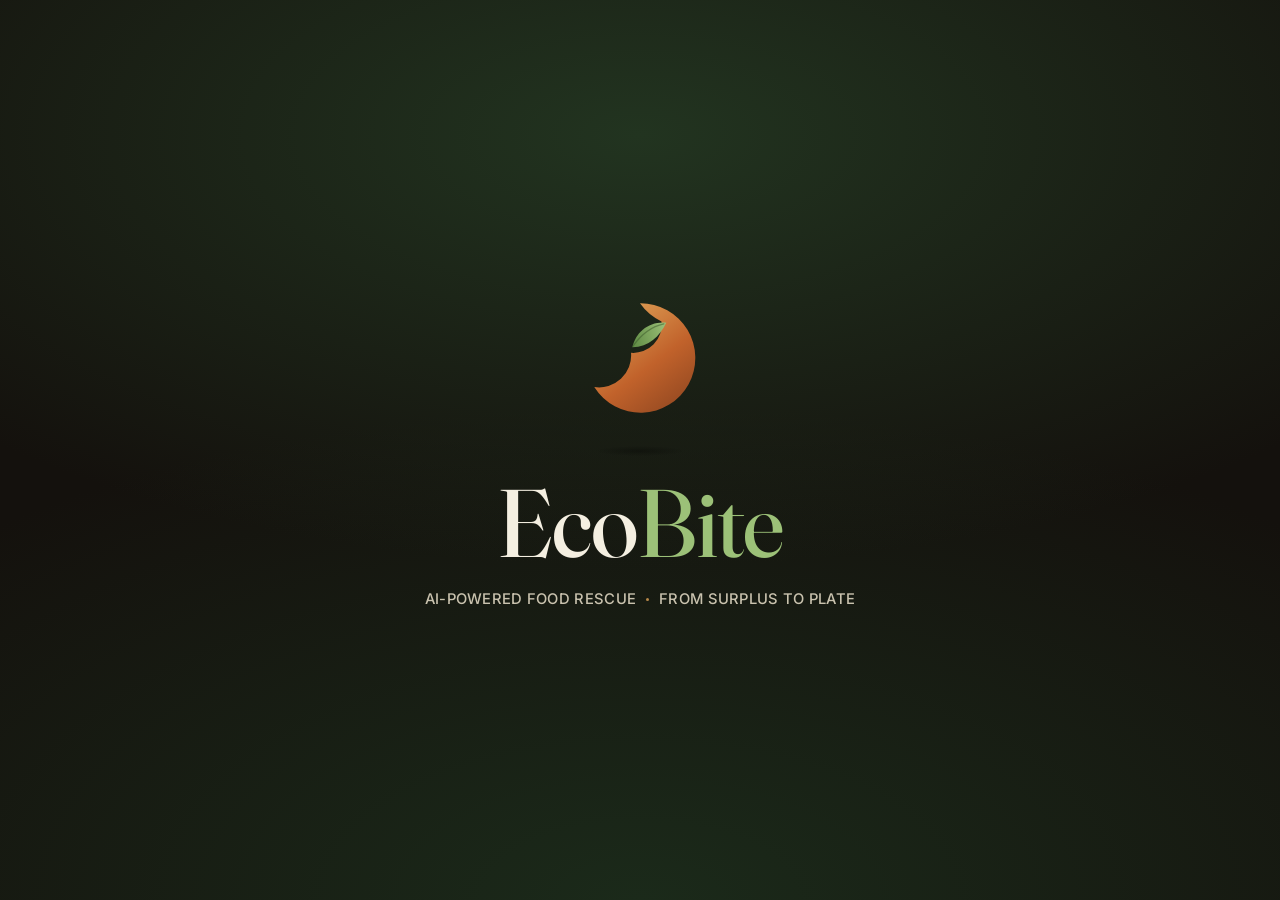
==== index.html @ 61a32a15 "Add files via upload" ====
<!DOCTYPE html>
<html lang="en">
<head>
<meta charset="UTF-8">
<meta name="viewport" content="width=device-width, initial-scale=1.0">
<title>EcoBite — AI-Powered Food Waste Reduction &amp; Redistribution</title>
<link rel="preconnect" href="https://fonts.googleapis.com">
<link rel="preconnect" href="https://fonts.gstatic.com" crossorigin>
<link href="https://fonts.googleapis.com/css2?family=Fraunces:opsz,wght,SOFT@9..144,300..700,0..100&family=Inter:wght@400;500;600&display=swap" rel="stylesheet">
<style>

  :root{
    --soil:        #14110D;
    --soil-2:      #1B2A1A;
    --moss:        #223420;
    --leaf:        #7FA65C;
    --leaf-bright: #9CC178;
    --amber:       #E0A458;
    --rust:        #C1622B;
    --cream:       #F4EFE1;
    --cream-dim:   #C9C2AE;
  }

  *{ margin:0; padding:0; box-sizing:border-box; }

  html, body{
    height:100%;
    background: var(--soil);
    overflow: hidden;
  }

  body{
    font-family: 'Inter', sans-serif;
    color: var(--cream);
  }

  .stage{
    position: relative;
    width: 100vw;
    height: 100vh;
    display: flex;
    flex-direction: column;
    align-items: center;
    justify-content: center;
    background:
      radial-gradient(ellipse 120% 80% at 50% 15%, var(--moss) 0%, transparent 60%),
      radial-gradient(ellipse 140% 100% at 50% 100%, var(--soil-2) 0%, transparent 55%),
      var(--soil);
    perspective: 1200px;
    overflow: hidden;
  }

  /* ---------- ambient motes: waste settling → drifting up as nutrients ---------- */
  .motes{
    position: absolute;
    inset: 0;
    pointer-events: none;
  }
  .mote{
    position: absolute;
    bottom: -5%;
    border-radius: 50%;
    opacity: 0;
    filter: blur(0.5px);
    animation: drift linear infinite;
  }
  @keyframes drift{
    0%   { transform: translateY(0) translateX(0); opacity: 0; }
    8%   { opacity: 0.55; }
    92%  { opacity: 0.35; }
    100% { transform: translateY(-115vh) translateX(var(--drift-x, 20px)); opacity: 0; }
  }

  /* ---------- the mark: falls from above with weight, settles with a bounce ---------- */
  .mark-wrap{
    width: clamp(84px, 11vw, 132px);
    height: clamp(84px, 11vw, 132px);
    margin-bottom: clamp(18px, 2.4vw, 28px);
    transform: translateY(-140vh) rotate(-14deg);
    animation: fall 1.15s cubic-bezier(.31,.98,.4,1.18) 0.15s forwards;
  }

  @keyframes fall{
    0%   { transform: translateY(-140vh) rotate(-14deg); }
    62%  { transform: translateY(6px)     rotate(4deg); }
    78%  { transform: translateY(-14px)   rotate(-2deg); }
    90%  { transform: translateY(4px)     rotate(1deg); }
    100% { transform: translateY(0)       rotate(0deg); }
  }

  .mark-wrap svg{ width:100%; height:100%; display:block; }

  /* soft contact shadow that squashes into place with the landing */
  .contact-shadow{
    width: clamp(60px, 8vw, 96px);
    height: 10px;
    border-radius: 50%;
    background: radial-gradient(ellipse, rgba(0,0,0,0.55) 0%, transparent 75%);
    transform: scaleX(0.3);
    opacity: 0;
    margin-top: -6px;
    margin-bottom: clamp(10px, 1.6vw, 18px);
    animation: shadow-land 1.15s cubic-bezier(.31,.98,.4,1.18) 0.15s forwards;
  }
  @keyframes shadow-land{
    0%   { transform: scaleX(0.15); opacity: 0; }
    62%  { transform: scaleX(1.1); opacity: 0.7; }
    78%  { transform: scaleX(0.75); opacity: 0.45; }
    100% { transform: scaleX(0.9); opacity: 0.55; }
  }

  /* ---------- wordmark: pulled forward from behind the dark ---------- */
  .wordmark{
    font-family: 'Fraunces', serif;
    font-optical-sizing: auto;
    font-weight: 460;
    font-size: clamp(2.6rem, 9vw, 6rem);
    letter-spacing: -0.01em;
    line-height: 1;
    color: var(--cream);
    opacity: 0;
    filter: blur(14px);
    transform: translateZ(-600px) scale(0.72);
    transform-style: preserve-3d;
    animation: emerge 1.05s cubic-bezier(.22,.82,.26,1.02) 1.05s forwards;
  }

  @keyframes emerge{
    0%   { opacity: 0;    filter: blur(14px); transform: translateZ(-600px) scale(0.72); }
    65%  { opacity: 1;    filter: blur(0px);  transform: translateZ(0)      scale(1.035); }
    100% { opacity: 1;    filter: blur(0px);  transform: translateZ(0)      scale(1); }
  }

  .wordmark .bite{
    color: var(--leaf-bright);
  }

  /* ---------- tagline: settles in last ---------- */
  .tagline{
    margin-top: clamp(14px, 2vw, 20px);
    font-size: clamp(0.82rem, 1.15vw, 1rem);
    font-weight: 500;
    letter-spacing: 0.02em;
    color: var(--cream-dim);
    opacity: 0;
    transform: translateY(10px);
    animation: settle 0.7s ease-out 1.95s forwards;
  }
  @keyframes settle{
    to{ opacity: 1; transform: translateY(0); }
  }

  .tagline .divider{
    display:inline-block;
    width: 3px; height: 3px;
    border-radius: 50%;
    background: var(--amber);
    margin: 0 10px;
    vertical-align: middle;
    opacity: 0.8;
  }

  @media (prefers-reduced-motion: reduce){
    .mark-wrap, .contact-shadow, .wordmark, .tagline, .mote{
      animation: none !important;
      opacity: 1 !important;
      filter: none !important;
      transform: none !important;
    }
    .contact-shadow{ transform: scaleX(0.9); }
  }
</style>
</head>
<body>

  <div class="stage" id="stage">

    <div class="motes" id="motes"></div>

    <div class="mark-wrap">
      <!-- EcoBite mark: a circle with a bite taken out, a leaf sprouting from the wound -->
      <svg viewBox="0 0 140 140" xmlns="http://www.w3.org/2000/svg">
        <defs>
          <linearGradient id="bodyGrad" x1="20%" y1="0%" x2="90%" y2="100%">
            <stop offset="0%" stop-color="#E0A458"/>
            <stop offset="55%" stop-color="#C1622B"/>
            <stop offset="100%" stop-color="#8F4620"/>
          </linearGradient>
          <linearGradient id="leafGrad" x1="0%" y1="100%" x2="100%" y2="0%">
            <stop offset="0%" stop-color="#5E8A43"/>
            <stop offset="100%" stop-color="#9CC178"/>
          </linearGradient>
        </defs>

        <!-- body: circle with an organic bite removed from upper-right -->
        <path d="
          M 70 12
          A 58 58 0 1 1 21.5 100.8
          A 34 34 0 0 0 60.5 64.5
          A 30 30 0 0 0 92.8 31.2
          A 58 58 0 0 1 70 12
          Z"
          fill="url(#bodyGrad)"/>

        <!-- leaf sprouting from the bite -->
        <g transform="translate(70,34) rotate(18)">
          <path d="M 0 26 C -2 10, 8 -6, 26 -10 C 24 6, 16 20, 0 26 Z" fill="url(#leafGrad)"/>
          <path d="M 0 25 C 4 12, 10 0, 24 -8" stroke="#3F5E2C" stroke-width="1.4" fill="none" stroke-linecap="round" opacity="0.55"/>
        </g>
      </svg>
    </div>

    <div class="contact-shadow"></div>

    <h1 class="wordmark">Eco<span class="bite">Bite</span></h1>

    <p class="tagline">AI-POWERED FOOD RESCUE<span class="divider"></span>FROM SURPLUS TO PLATE</p>

  </div>

<script>
  // Ambient motes — soil-toned particles drifting upward (decay → nourishment)
  (function(){
    const container = document.getElementById('motes');
    const count = window.matchMedia('(prefers-reduced-motion: reduce)').matches ? 0 : 22;
    const colors = ['#E0A458', '#7FA65C', '#C1622B'];

    for (let i = 0; i < count; i++){
      const el = document.createElement('div');
      el.className = 'mote';
      const size = 2 + Math.random() * 4;
      const left = Math.random() * 100;
      const duration = 9 + Math.random() * 10;
      const delay = Math.random() * 12;
      const driftX = (Math.random() * 60 - 30) + 'px';
      const color = colors[Math.floor(Math.random() * colors.length)];

      el.style.width = size + 'px';
      el.style.height = size + 'px';
      el.style.left = left + '%';
      el.style.background = color;
      el.style.setProperty('--drift-x', driftX);
      el.style.animationDuration = duration + 's';
      el.style.animationDelay = delay + 's';

      container.appendChild(el);
    }
  })();
</script>

</body>
</html>
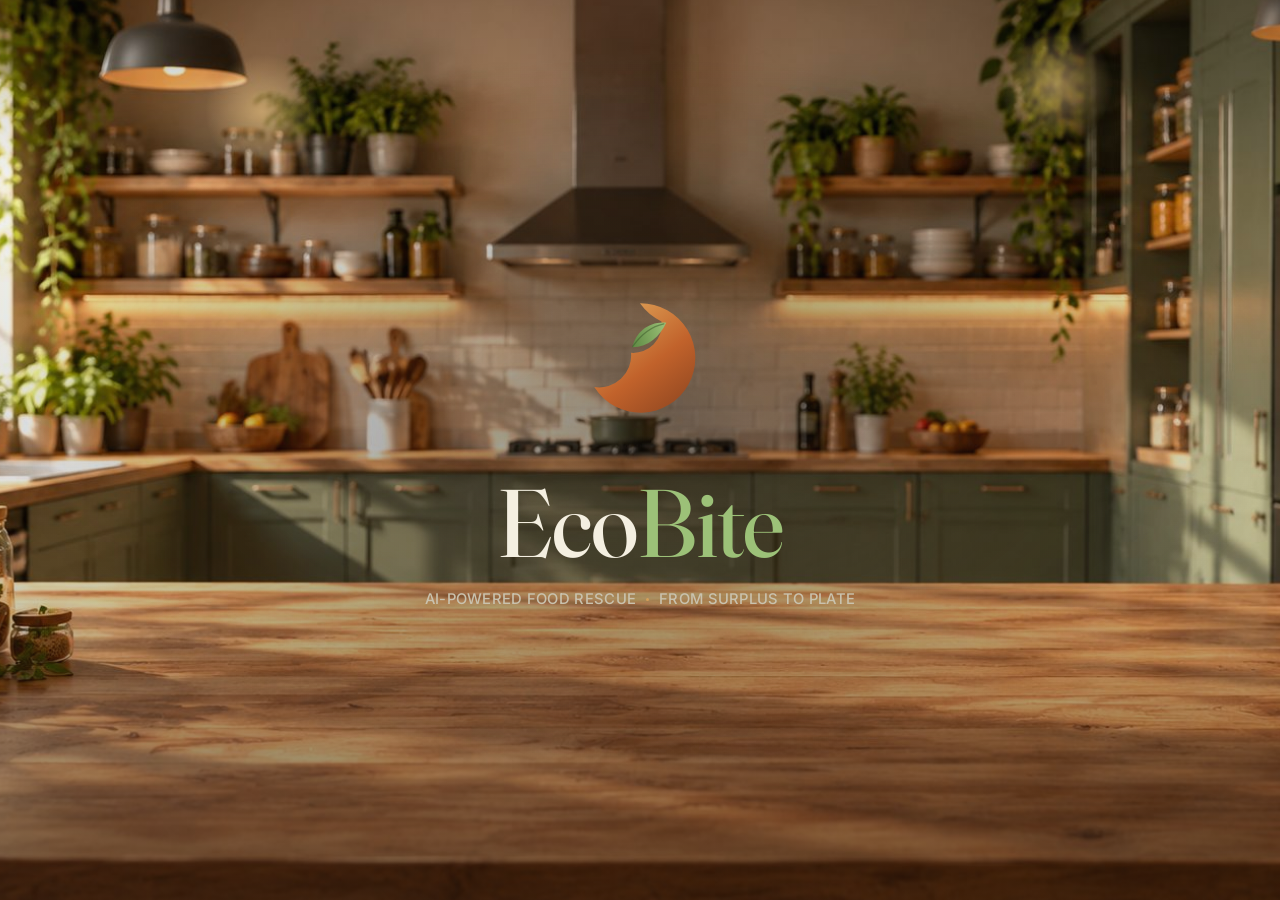
==== commit 2f9d7efa: "Add files via upload" ====
--- a/index.html
+++ b/index.html
@@ -42,12 +42,62 @@
     flex-direction: column;
     align-items: center;
     justify-content: center;
-    background:
-      radial-gradient(ellipse 120% 80% at 50% 15%, var(--moss) 0%, transparent 60%),
-      radial-gradient(ellipse 140% 100% at 50% 100%, var(--soil-2) 0%, transparent 55%),
-      var(--soil);
+    background: var(--soil);
     perspective: 1200px;
     overflow: hidden;
+  }
+
+  .stage > *{
+    position: relative;
+    z-index: 1;
+  }
+
+  /* the kitchen photo itself — full-bleed backdrop with a slow ambient
+     zoom so it doesn't sit dead-still behind the drop */
+  .backdrop{
+    position: absolute;
+    inset: -3%;
+    background-image: url('kitchen-bg.jpg');
+    background-size: cover;
+    background-position: center 62%;
+    z-index: 0;
+    animation: backdrop-breathe 22s ease-in-out infinite alternate;
+  }
+  @keyframes backdrop-breathe{
+    0%   { transform: scale(1); }
+    100% { transform: scale(1.055); }
+  }
+
+  /* light contrast scrim — just enough for the wordmark/tagline to read,
+     kept minimal so the photo stays the visible background */
+  .backdrop::after{
+    content: "";
+    position: absolute;
+    inset: 0;
+    background:
+      radial-gradient(ellipse 70% 55% at 50% 46%, rgba(20,17,13,0.4) 0%, transparent 68%),
+      linear-gradient(180deg, rgba(20,17,13,0.25) 0%, rgba(20,17,13,0.05) 22%, rgba(20,17,13,0.15) 60%, rgba(20,17,13,0.6) 100%);
+  }
+
+  /* the two pendant bulbs in the photo — soft pulsing glow to bring
+     the scene to life */
+  .bulb-glow{
+    position: absolute;
+    top: 6%;
+    width: 9vw;
+    height: 9vw;
+    max-width: 130px;
+    max-height: 130px;
+    border-radius: 50%;
+    background: radial-gradient(circle, rgba(255,214,140,0.55) 0%, rgba(255,214,140,0) 70%);
+    z-index: 0;
+    animation: bulb-pulse 4.5s ease-in-out infinite;
+  }
+  .bulb-glow.left{ left: 16%; animation-delay: 0s; }
+  .bulb-glow.right{ left: 78%; animation-delay: 1.4s; top: 3%; }
+  @keyframes bulb-pulse{
+    0%, 100% { opacity: 0.55; transform: scale(1); }
+    50%      { opacity: 0.85; transform: scale(1.18); }
   }
 
   /* ---------- ambient motes: waste settling → drifting up as nutrients ---------- */
@@ -175,6 +225,10 @@
 
   <div class="stage" id="stage">
 
+    <div class="backdrop"></div>
+    <div class="bulb-glow left"></div>
+    <div class="bulb-glow right"></div>
+
     <div class="motes" id="motes"></div>
 
     <div class="mark-wrap">
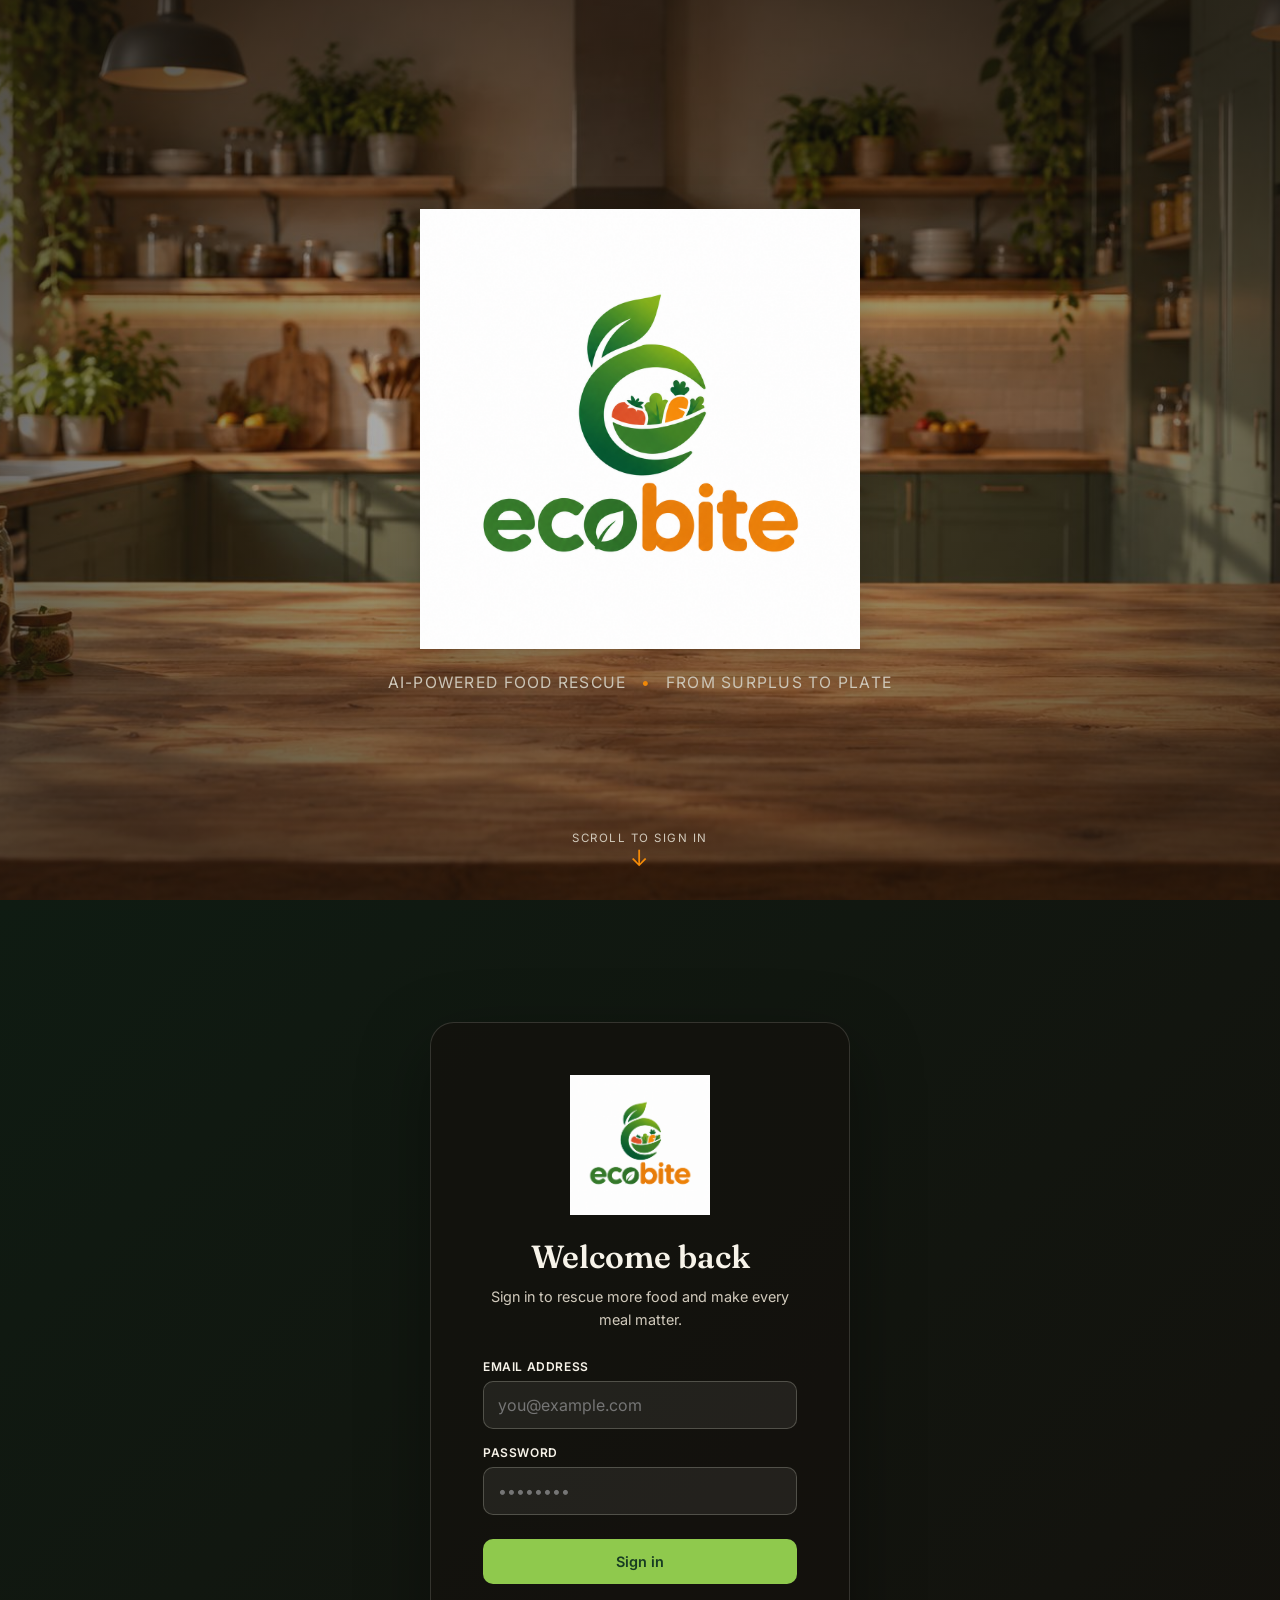
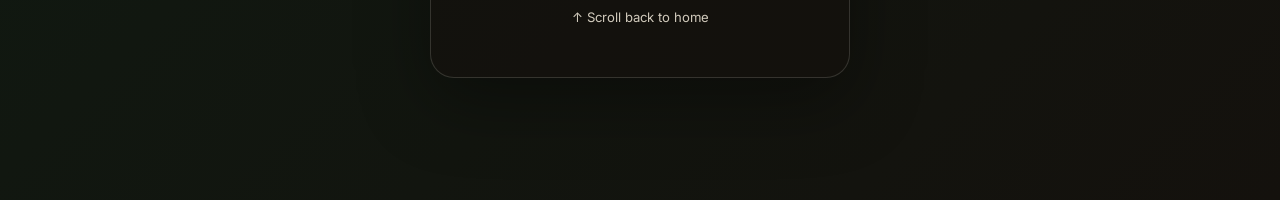
==== commit 7db42e88: "Add files via upload" ====
--- a/index.html
+++ b/index.html
@@ -1,306 +1,64 @@
 <!DOCTYPE html>
 <html lang="en">
 <head>
-<meta charset="UTF-8">
-<meta name="viewport" content="width=device-width, initial-scale=1.0">
-<title>EcoBite — AI-Powered Food Waste Reduction &amp; Redistribution</title>
-<link rel="preconnect" href="https://fonts.googleapis.com">
-<link rel="preconnect" href="https://fonts.gstatic.com" crossorigin>
-<link href="https://fonts.googleapis.com/css2?family=Fraunces:opsz,wght,SOFT@9..144,300..700,0..100&family=Inter:wght@400;500;600&display=swap" rel="stylesheet">
-<style>
-
-  :root{
-    --soil:        #14110D;
-    --soil-2:      #1B2A1A;
-    --moss:        #223420;
-    --leaf:        #7FA65C;
-    --leaf-bright: #9CC178;
-    --amber:       #E0A458;
-    --rust:        #C1622B;
-    --cream:       #F4EFE1;
-    --cream-dim:   #C9C2AE;
-  }
-
-  *{ margin:0; padding:0; box-sizing:border-box; }
-
-  html, body{
-    height:100%;
-    background: var(--soil);
-    overflow: hidden;
-  }
-
-  body{
-    font-family: 'Inter', sans-serif;
-    color: var(--cream);
-  }
-
-  .stage{
-    position: relative;
-    width: 100vw;
-    height: 100vh;
-    display: flex;
-    flex-direction: column;
-    align-items: center;
-    justify-content: center;
-    background: var(--soil);
-    perspective: 1200px;
-    overflow: hidden;
-  }
-
-  .stage > *{
-    position: relative;
-    z-index: 1;
-  }
-
-  /* the kitchen photo itself — full-bleed backdrop with a slow ambient
-     zoom so it doesn't sit dead-still behind the drop */
-  .backdrop{
-    position: absolute;
-    inset: -3%;
-    background-image: url('kitchen-bg.jpg');
-    background-size: cover;
-    background-position: center 62%;
-    z-index: 0;
-    animation: backdrop-breathe 22s ease-in-out infinite alternate;
-  }
-  @keyframes backdrop-breathe{
-    0%   { transform: scale(1); }
-    100% { transform: scale(1.055); }
-  }
-
-  /* light contrast scrim — just enough for the wordmark/tagline to read,
-     kept minimal so the photo stays the visible background */
-  .backdrop::after{
-    content: "";
-    position: absolute;
-    inset: 0;
-    background:
-      radial-gradient(ellipse 70% 55% at 50% 46%, rgba(20,17,13,0.4) 0%, transparent 68%),
-      linear-gradient(180deg, rgba(20,17,13,0.25) 0%, rgba(20,17,13,0.05) 22%, rgba(20,17,13,0.15) 60%, rgba(20,17,13,0.6) 100%);
-  }
-
-  /* the two pendant bulbs in the photo — soft pulsing glow to bring
-     the scene to life */
-  .bulb-glow{
-    position: absolute;
-    top: 6%;
-    width: 9vw;
-    height: 9vw;
-    max-width: 130px;
-    max-height: 130px;
-    border-radius: 50%;
-    background: radial-gradient(circle, rgba(255,214,140,0.55) 0%, rgba(255,214,140,0) 70%);
-    z-index: 0;
-    animation: bulb-pulse 4.5s ease-in-out infinite;
-  }
-  .bulb-glow.left{ left: 16%; animation-delay: 0s; }
-  .bulb-glow.right{ left: 78%; animation-delay: 1.4s; top: 3%; }
-  @keyframes bulb-pulse{
-    0%, 100% { opacity: 0.55; transform: scale(1); }
-    50%      { opacity: 0.85; transform: scale(1.18); }
-  }
-
-  /* ---------- ambient motes: waste settling → drifting up as nutrients ---------- */
-  .motes{
-    position: absolute;
-    inset: 0;
-    pointer-events: none;
-  }
-  .mote{
-    position: absolute;
-    bottom: -5%;
-    border-radius: 50%;
-    opacity: 0;
-    filter: blur(0.5px);
-    animation: drift linear infinite;
-  }
-  @keyframes drift{
-    0%   { transform: translateY(0) translateX(0); opacity: 0; }
-    8%   { opacity: 0.55; }
-    92%  { opacity: 0.35; }
-    100% { transform: translateY(-115vh) translateX(var(--drift-x, 20px)); opacity: 0; }
-  }
-
-  /* ---------- the mark: falls from above with weight, settles with a bounce ---------- */
-  .mark-wrap{
-    width: clamp(84px, 11vw, 132px);
-    height: clamp(84px, 11vw, 132px);
-    margin-bottom: clamp(18px, 2.4vw, 28px);
-    transform: translateY(-140vh) rotate(-14deg);
-    animation: fall 1.15s cubic-bezier(.31,.98,.4,1.18) 0.15s forwards;
-  }
-
-  @keyframes fall{
-    0%   { transform: translateY(-140vh) rotate(-14deg); }
-    62%  { transform: translateY(6px)     rotate(4deg); }
-    78%  { transform: translateY(-14px)   rotate(-2deg); }
-    90%  { transform: translateY(4px)     rotate(1deg); }
-    100% { transform: translateY(0)       rotate(0deg); }
-  }
-
-  .mark-wrap svg{ width:100%; height:100%; display:block; }
-
-  /* soft contact shadow that squashes into place with the landing */
-  .contact-shadow{
-    width: clamp(60px, 8vw, 96px);
-    height: 10px;
-    border-radius: 50%;
-    background: radial-gradient(ellipse, rgba(0,0,0,0.55) 0%, transparent 75%);
-    transform: scaleX(0.3);
-    opacity: 0;
-    margin-top: -6px;
-    margin-bottom: clamp(10px, 1.6vw, 18px);
-    animation: shadow-land 1.15s cubic-bezier(.31,.98,.4,1.18) 0.15s forwards;
-  }
-  @keyframes shadow-land{
-    0%   { transform: scaleX(0.15); opacity: 0; }
-    62%  { transform: scaleX(1.1); opacity: 0.7; }
-    78%  { transform: scaleX(0.75); opacity: 0.45; }
-    100% { transform: scaleX(0.9); opacity: 0.55; }
-  }
-
-  /* ---------- wordmark: pulled forward from behind the dark ---------- */
-  .wordmark{
-    font-family: 'Fraunces', serif;
-    font-optical-sizing: auto;
-    font-weight: 460;
-    font-size: clamp(2.6rem, 9vw, 6rem);
-    letter-spacing: -0.01em;
-    line-height: 1;
-    color: var(--cream);
-    opacity: 0;
-    filter: blur(14px);
-    transform: translateZ(-600px) scale(0.72);
-    transform-style: preserve-3d;
-    animation: emerge 1.05s cubic-bezier(.22,.82,.26,1.02) 1.05s forwards;
-  }
-
-  @keyframes emerge{
-    0%   { opacity: 0;    filter: blur(14px); transform: translateZ(-600px) scale(0.72); }
-    65%  { opacity: 1;    filter: blur(0px);  transform: translateZ(0)      scale(1.035); }
-    100% { opacity: 1;    filter: blur(0px);  transform: translateZ(0)      scale(1); }
-  }
-
-  .wordmark .bite{
-    color: var(--leaf-bright);
-  }
-
-  /* ---------- tagline: settles in last ---------- */
-  .tagline{
-    margin-top: clamp(14px, 2vw, 20px);
-    font-size: clamp(0.82rem, 1.15vw, 1rem);
-    font-weight: 500;
-    letter-spacing: 0.02em;
-    color: var(--cream-dim);
-    opacity: 0;
-    transform: translateY(10px);
-    animation: settle 0.7s ease-out 1.95s forwards;
-  }
-  @keyframes settle{
-    to{ opacity: 1; transform: translateY(0); }
-  }
-
-  .tagline .divider{
-    display:inline-block;
-    width: 3px; height: 3px;
-    border-radius: 50%;
-    background: var(--amber);
-    margin: 0 10px;
-    vertical-align: middle;
-    opacity: 0.8;
-  }
-
-  @media (prefers-reduced-motion: reduce){
-    .mark-wrap, .contact-shadow, .wordmark, .tagline, .mote{
-      animation: none !important;
-      opacity: 1 !important;
-      filter: none !important;
-      transform: none !important;
-    }
-    .contact-shadow{ transform: scaleX(0.9); }
-  }
-</style>
+  <meta charset="UTF-8">
+  <meta name="viewport" content="width=device-width, initial-scale=1.0">
+  <title>Ecobite — Food Rescue</title>
+  <link rel="preconnect" href="https://fonts.googleapis.com">
+  <link rel="preconnect" href="https://fonts.gstatic.com" crossorigin>
+  <link href="https://fonts.googleapis.com/css2?family=Fraunces:opsz,wght@9..144,400;9..144,600&family=Inter:wght@400;500;600&display=swap" rel="stylesheet">
+  <style>
+    :root { --soil:#14110d; --moss:#173c22; --leaf:#8fc94d; --orange:#f58b08; --cream:#f7f3e9; --muted:#d1cabc; }
+    * { box-sizing:border-box; margin:0; }
+    html { scroll-snap-type:y mandatory; scroll-behavior:smooth; }
+    body { background:var(--soil); color:var(--cream); font-family:Inter, sans-serif; }
+    .panel { min-height:100vh; scroll-snap-align:start; scroll-snap-stop:always; }
+    .home { position:relative; display:grid; place-items:center; overflow:hidden; padding:40px 20px; text-align:center; isolation:isolate; }
+    .backdrop { position:absolute; z-index:-2; inset:-3%; background:url('kitchen-bg.jpg') center 62% / cover; animation:breathe 20s ease-in-out infinite alternate; }
+    .home::after { content:""; position:absolute; inset:0; z-index:-1; background:radial-gradient(ellipse 65% 55% at 50% 48%, rgba(20,17,13,.20), rgba(20,17,13,.72)); }
+    .brand { width:clamp(230px, 36vw, 440px); filter:drop-shadow(0 10px 20px rgba(0,0,0,.22)); animation:land 1s cubic-bezier(.25,.9,.35,1.1) both; }
+    .tagline { margin-top:20px; color:var(--muted); font-size:clamp(.75rem, 1.4vw, .98rem); letter-spacing:.08em; }
+    .tagline span { color:var(--orange); padding:0 .6em; }
+    .scroll-cue { position:absolute; bottom:28px; font-size:.72rem; color:var(--muted); letter-spacing:.13em; text-transform:uppercase; animation:fade .7s .8s both; text-decoration:none; }
+    .scroll-cue::after { content:'↓'; display:block; color:var(--orange); font-size:1.4rem; line-height:1.2; animation:bob 1.5s ease-in-out infinite; }
+    .signin { display:grid; place-items:center; padding:32px 20px; background:linear-gradient(135deg, #0f1b12, var(--soil)); }
+    .card { width:min(100%, 420px); padding:clamp(30px, 6vw, 52px); border:1px solid rgba(247,243,233,.15); border-radius:24px; background:rgba(20,17,13,.72); box-shadow:0 24px 70px rgba(0,0,0,.35); }
+    .card img { display:block; width:140px; margin:0 auto 22px; }
+    h1 { font:600 2rem Fraunces, serif; text-align:center; }
+    .intro { margin:10px 0 28px; color:var(--muted); font-size:.9rem; line-height:1.55; text-align:center; }
+    label { display:block; margin:16px 0 7px; font-size:.75rem; font-weight:600; letter-spacing:.05em; }
+    input { width:100%; padding:13px 14px; border:1px solid rgba(247,243,233,.22); border-radius:10px; background:rgba(247,243,233,.07); color:var(--cream); font:inherit; outline:none; }
+    input:focus { border-color:var(--leaf); }
+    button { width:100%; margin-top:24px; padding:14px; border:0; border-radius:10px; color:#173c22; background:var(--leaf); cursor:pointer; font:600 .9rem Inter, sans-serif; }
+    .back { display:block; margin-top:25px; color:var(--muted); font-size:.82rem; text-align:center; text-decoration:none; }
+    @keyframes breathe { to { transform:scale(1.05); } }
+    @keyframes land { from { opacity:0; transform:translateY(-35px) scale(.9); } to { opacity:1; transform:none; } }
+    @keyframes fade { from { opacity:0; transform:translateY(10px); } to { opacity:1; } }
+    @keyframes bob { 50% { transform:translateY(6px); } }
+    @media (prefers-reduced-motion:reduce) { *,*::after { animation:none!important; scroll-behavior:auto!important; } }
+  </style>
 </head>
 <body>
-
-  <div class="stage" id="stage">
-
+  <section class="panel home" id="home">
     <div class="backdrop"></div>
-    <div class="bulb-glow left"></div>
-    <div class="bulb-glow right"></div>
-
-    <div class="motes" id="motes"></div>
-
-    <div class="mark-wrap">
-      <!-- EcoBite mark: a circle with a bite taken out, a leaf sprouting from the wound -->
-      <svg viewBox="0 0 140 140" xmlns="http://www.w3.org/2000/svg">
-        <defs>
-          <linearGradient id="bodyGrad" x1="20%" y1="0%" x2="90%" y2="100%">
-            <stop offset="0%" stop-color="#E0A458"/>
-            <stop offset="55%" stop-color="#C1622B"/>
-            <stop offset="100%" stop-color="#8F4620"/>
-          </linearGradient>
-          <linearGradient id="leafGrad" x1="0%" y1="100%" x2="100%" y2="0%">
-            <stop offset="0%" stop-color="#5E8A43"/>
-            <stop offset="100%" stop-color="#9CC178"/>
-          </linearGradient>
-        </defs>
-
-        <!-- body: circle with an organic bite removed from upper-right -->
-        <path d="
-          M 70 12
-          A 58 58 0 1 1 21.5 100.8
-          A 34 34 0 0 0 60.5 64.5
-          A 30 30 0 0 0 92.8 31.2
-          A 58 58 0 0 1 70 12
-          Z"
-          fill="url(#bodyGrad)"/>
-
-        <!-- leaf sprouting from the bite -->
-        <g transform="translate(70,34) rotate(18)">
-          <path d="M 0 26 C -2 10, 8 -6, 26 -10 C 24 6, 16 20, 0 26 Z" fill="url(#leafGrad)"/>
-          <path d="M 0 25 C 4 12, 10 0, 24 -8" stroke="#3F5E2C" stroke-width="1.4" fill="none" stroke-linecap="round" opacity="0.55"/>
-        </g>
-      </svg>
+    <div>
+      <img class="brand" src="ecobite-logo.png" alt="Ecobite">
+      <p class="tagline">AI-POWERED FOOD RESCUE <span>•</span> FROM SURPLUS TO PLATE</p>
     </div>
-
-    <div class="contact-shadow"></div>
-
-    <h1 class="wordmark">Eco<span class="bite">Bite</span></h1>
-
-    <p class="tagline">AI-POWERED FOOD RESCUE<span class="divider"></span>FROM SURPLUS TO PLATE</p>
-
-  </div>
-
-<script>
-  // Ambient motes — soil-toned particles drifting upward (decay → nourishment)
-  (function(){
-    const container = document.getElementById('motes');
-    const count = window.matchMedia('(prefers-reduced-motion: reduce)').matches ? 0 : 22;
-    const colors = ['#E0A458', '#7FA65C', '#C1622B'];
-
-    for (let i = 0; i < count; i++){
-      const el = document.createElement('div');
-      el.className = 'mote';
-      const size = 2 + Math.random() * 4;
-      const left = Math.random() * 100;
-      const duration = 9 + Math.random() * 10;
-      const delay = Math.random() * 12;
-      const driftX = (Math.random() * 60 - 30) + 'px';
-      const color = colors[Math.floor(Math.random() * colors.length)];
-
-      el.style.width = size + 'px';
-      el.style.height = size + 'px';
-      el.style.left = left + '%';
-      el.style.background = color;
-      el.style.setProperty('--drift-x', driftX);
-      el.style.animationDuration = duration + 's';
-      el.style.animationDelay = delay + 's';
-
-      container.appendChild(el);
-    }
-  })();
-</script>
-
+    <a class="scroll-cue" href="#sign-in">Scroll to sign in</a>
+  </section>
+  <section class="panel signin" id="sign-in">
+    <form class="card">
+      <img src="ecobite-logo.png" alt="Ecobite">
+      <h1>Welcome back</h1>
+      <p class="intro">Sign in to rescue more food and make every meal matter.</p>
+      <label for="email">EMAIL ADDRESS</label>
+      <input id="email" type="email" placeholder="you@example.com" required>
+      <label for="password">PASSWORD</label>
+      <input id="password" type="password" placeholder="••••••••" required>
+      <button type="submit">Sign in</button>
+      <a class="back" href="#home">↑ Scroll back to home</a>
+    </form>
+  </section>
 </body>
 </html>
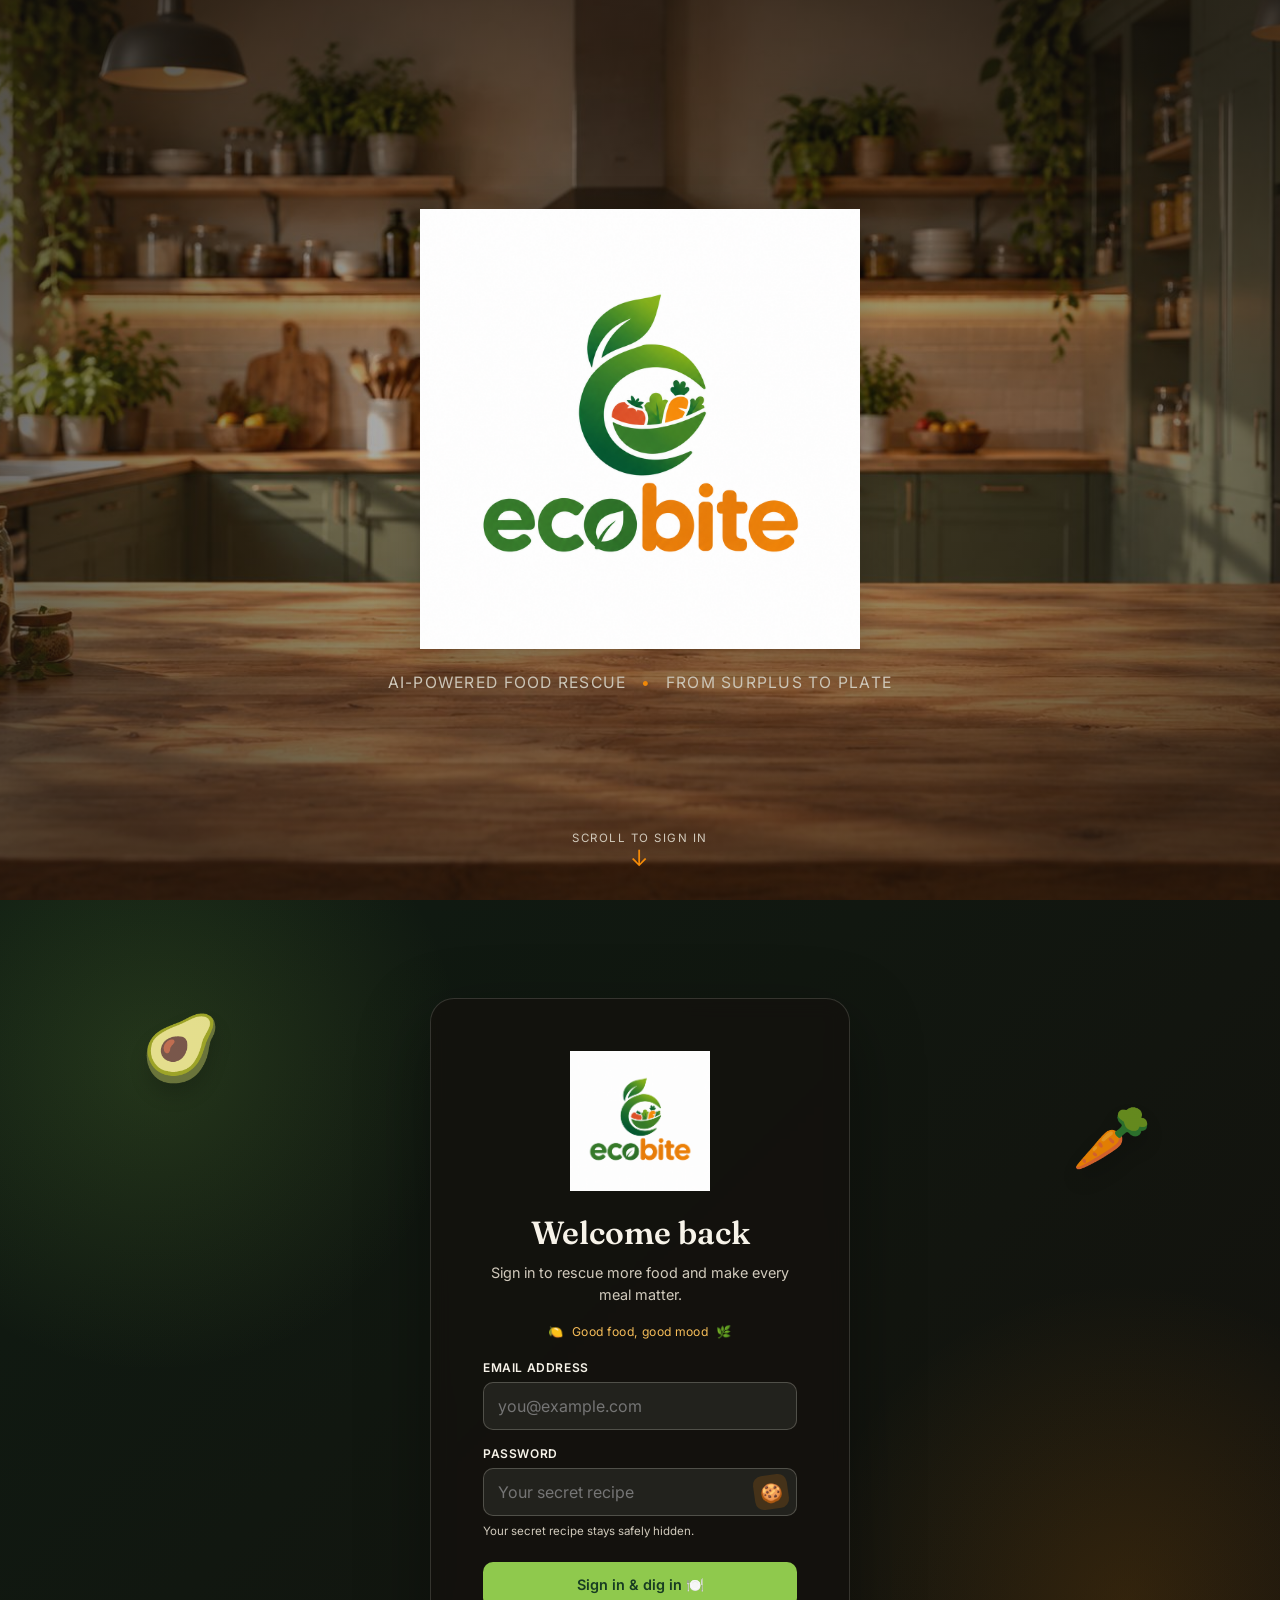
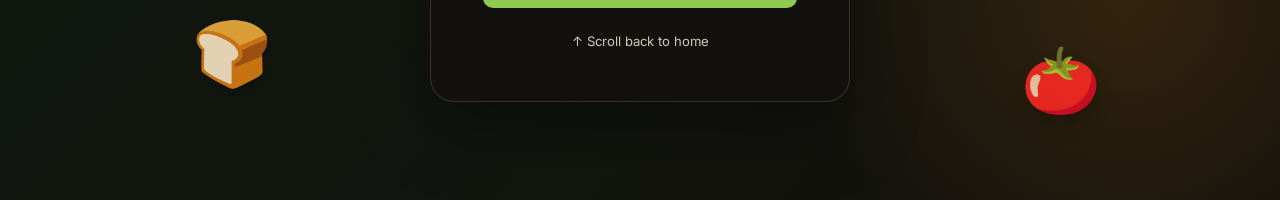
==== commit 8a4cb448: "Update index.html" ====
--- a/index.html
+++ b/index.html
@@ -21,20 +21,33 @@
     .tagline span { color:var(--orange); padding:0 .6em; }
     .scroll-cue { position:absolute; bottom:28px; font-size:.72rem; color:var(--muted); letter-spacing:.13em; text-transform:uppercase; animation:fade .7s .8s both; text-decoration:none; }
     .scroll-cue::after { content:'↓'; display:block; color:var(--orange); font-size:1.4rem; line-height:1.2; animation:bob 1.5s ease-in-out infinite; }
-    .signin { display:grid; place-items:center; padding:32px 20px; background:linear-gradient(135deg, #0f1b12, var(--soil)); }
-    .card { width:min(100%, 420px); padding:clamp(30px, 6vw, 52px); border:1px solid rgba(247,243,233,.15); border-radius:24px; background:rgba(20,17,13,.72); box-shadow:0 24px 70px rgba(0,0,0,.35); }
+    .signin { position:relative; display:grid; place-items:center; overflow:hidden; padding:32px 20px; background:radial-gradient(circle at 12% 18%, rgba(143,201,77,.16), transparent 23%), radial-gradient(circle at 88% 78%, rgba(245,139,8,.14), transparent 24%), linear-gradient(135deg, #0f1b12, var(--soil)); }
+    .food-float { position:absolute; z-index:0; font-size:clamp(2rem, 5vw, 4.2rem); filter:drop-shadow(0 12px 10px rgba(0,0,0,.2)); opacity:.88; pointer-events:none; animation:float 5s ease-in-out infinite; }
+    .food-float.one { top:12%; left:11%; animation-delay:-1.6s; }
+    .food-float.two { right:10%; top:22%; animation-delay:-3.2s; }
+    .food-float.three { bottom:12%; left:15%; animation-delay:-.5s; }
+    .food-float.four { right:14%; bottom:9%; animation-delay:-4s; }
+    .card { position:relative; z-index:1; width:min(100%, 420px); padding:clamp(30px, 6vw, 52px); border:1px solid rgba(247,243,233,.15); border-radius:24px; background:rgba(20,17,13,.78); box-shadow:0 24px 70px rgba(0,0,0,.35); backdrop-filter:blur(10px); }
     .card img { display:block; width:140px; margin:0 auto 22px; }
     h1 { font:600 2rem Fraunces, serif; text-align:center; }
     .intro { margin:10px 0 28px; color:var(--muted); font-size:.9rem; line-height:1.55; text-align:center; }
+    .food-note { display:flex; align-items:center; justify-content:center; gap:8px; margin:-10px 0 21px; color:#f6bd59; font-size:.76rem; letter-spacing:.03em; }
     label { display:block; margin:16px 0 7px; font-size:.75rem; font-weight:600; letter-spacing:.05em; }
     input { width:100%; padding:13px 14px; border:1px solid rgba(247,243,233,.22); border-radius:10px; background:rgba(247,243,233,.07); color:var(--cream); font:inherit; outline:none; }
-    input:focus { border-color:var(--leaf); }
-    button { width:100%; margin-top:24px; padding:14px; border:0; border-radius:10px; color:#173c22; background:var(--leaf); cursor:pointer; font:600 .9rem Inter, sans-serif; }
+    input:focus { border-color:var(--leaf); box-shadow:0 0 0 3px rgba(143,201,77,.12); }
+    .password-wrap { position:relative; }
+    .password-wrap input { padding-right:52px; }
+    .password-treat { position:absolute; right:9px; top:50%; display:grid; place-items:center; width:34px; height:34px; border-radius:9px; background:rgba(245,139,8,.16); transform:translateY(-50%) rotate(-8deg); font-size:1.15rem; pointer-events:none; animation:wobble 2.4s ease-in-out infinite; }
+    .password-hint { margin-top:8px; color:var(--muted); font-size:.72rem; }
+    button { width:100%; margin-top:24px; padding:14px; border:0; border-radius:10px; color:#173c22; background:var(--leaf); cursor:pointer; font:600 .9rem Inter, sans-serif; transition:transform .2s ease, box-shadow .2s ease; }
+    button:hover { transform:translateY(-2px); box-shadow:0 8px 20px rgba(143,201,77,.2); }
     .back { display:block; margin-top:25px; color:var(--muted); font-size:.82rem; text-align:center; text-decoration:none; }
     @keyframes breathe { to { transform:scale(1.05); } }
     @keyframes land { from { opacity:0; transform:translateY(-35px) scale(.9); } to { opacity:1; transform:none; } }
     @keyframes fade { from { opacity:0; transform:translateY(10px); } to { opacity:1; } }
     @keyframes bob { 50% { transform:translateY(6px); } }
+    @keyframes float { 50% { transform:translateY(-16px) rotate(10deg); } }
+    @keyframes wobble { 50% { transform:translateY(-50%) rotate(8deg) scale(1.08); } }
     @media (prefers-reduced-motion:reduce) { *,*::after { animation:none!important; scroll-behavior:auto!important; } }
   </style>
 </head>
@@ -48,15 +61,24 @@
     <a class="scroll-cue" href="#sign-in">Scroll to sign in</a>
   </section>
   <section class="panel signin" id="sign-in">
+    <span class="food-float one" aria-hidden="true">🥑</span>
+    <span class="food-float two" aria-hidden="true">🥕</span>
+    <span class="food-float three" aria-hidden="true">🍞</span>
+    <span class="food-float four" aria-hidden="true">🍅</span>
     <form class="card">
       <img src="ecobite-logo.png" alt="Ecobite">
       <h1>Welcome back</h1>
       <p class="intro">Sign in to rescue more food and make every meal matter.</p>
+      <p class="food-note" aria-label="Good food, good mood"><span aria-hidden="true">🍋</span> Good food, good mood <span aria-hidden="true">🌿</span></p>
       <label for="email">EMAIL ADDRESS</label>
       <input id="email" type="email" placeholder="you@example.com" required>
       <label for="password">PASSWORD</label>
-      <input id="password" type="password" placeholder="••••••••" required>
-      <button type="submit">Sign in</button>
+      <div class="password-wrap">
+        <input id="password" type="password" placeholder="Your secret recipe" required>
+        <span class="password-treat" aria-hidden="true" title="Your password is safely hidden">🍪</span>
+      </div>
+      <p class="password-hint">Your secret recipe stays safely hidden.</p>
+      <button type="submit">Sign in &amp; dig in 🍽️</button>
       <a class="back" href="#home">↑ Scroll back to home</a>
     </form>
   </section>
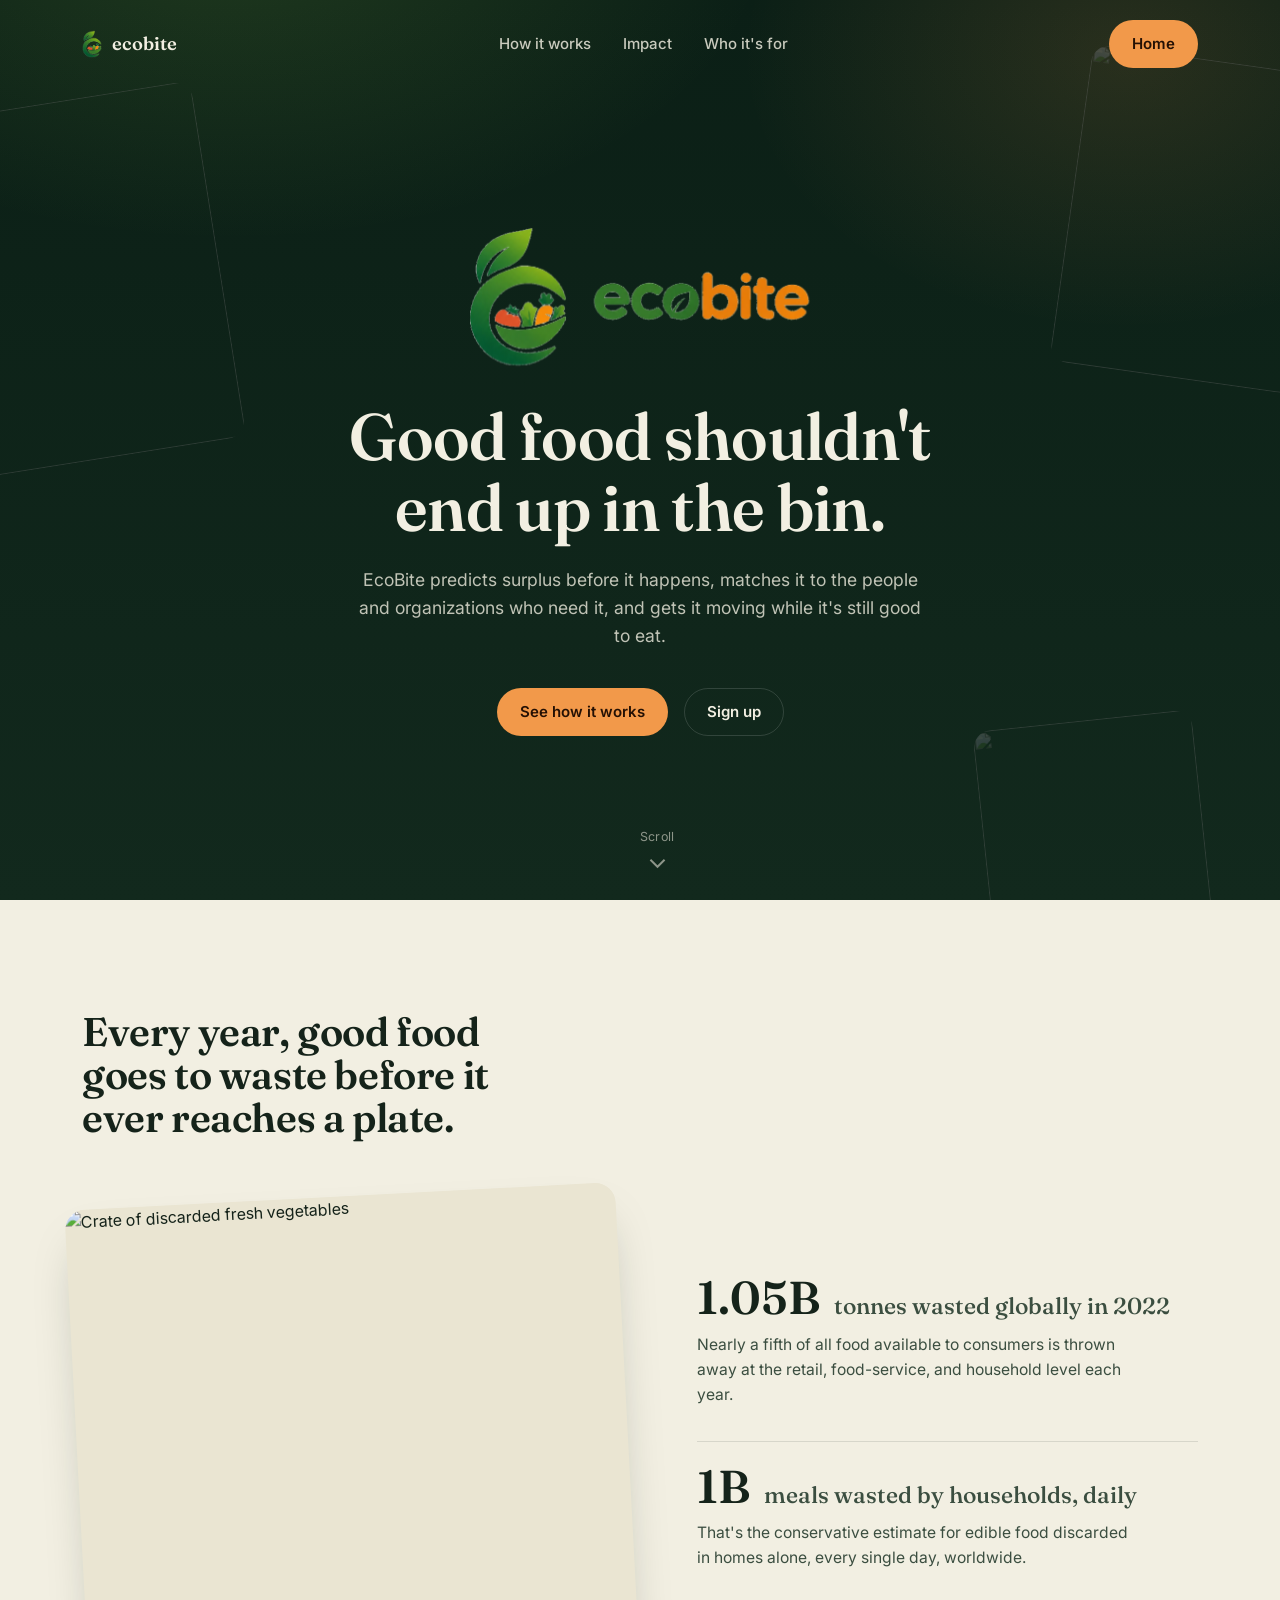
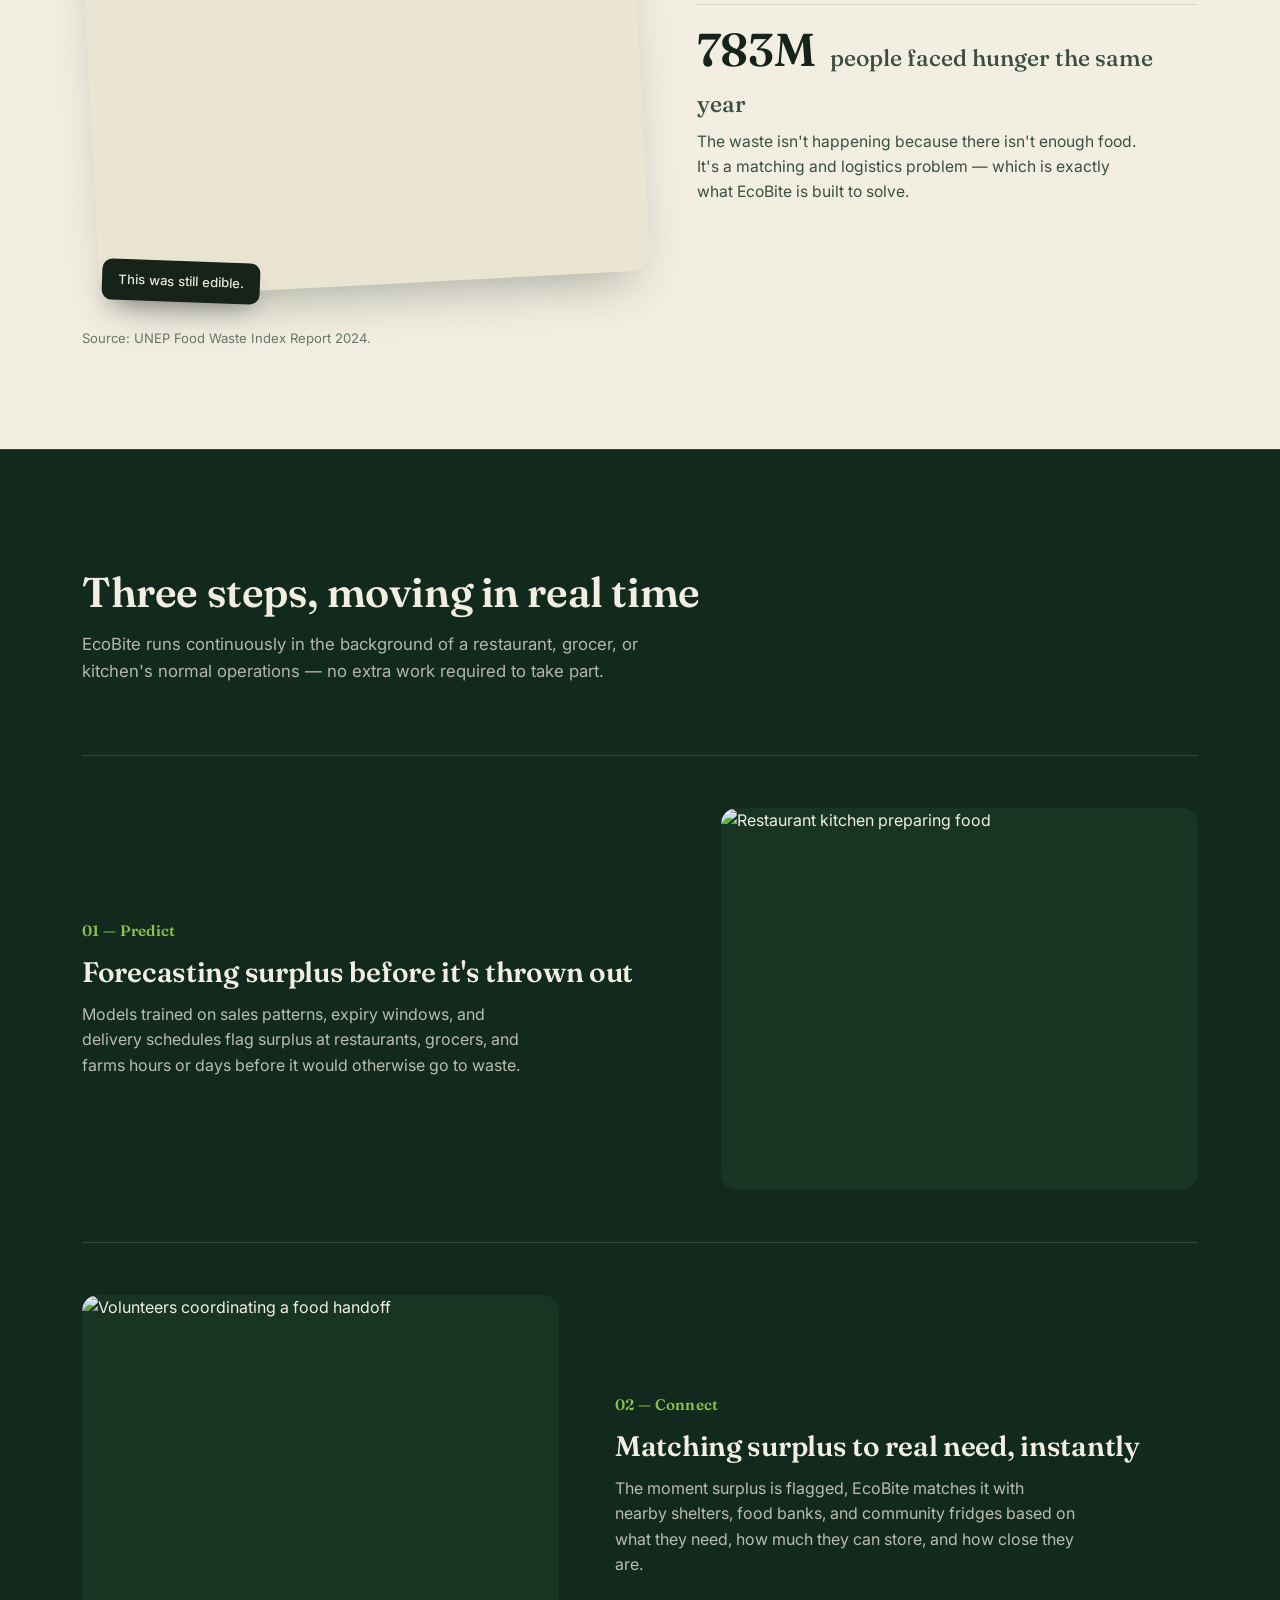
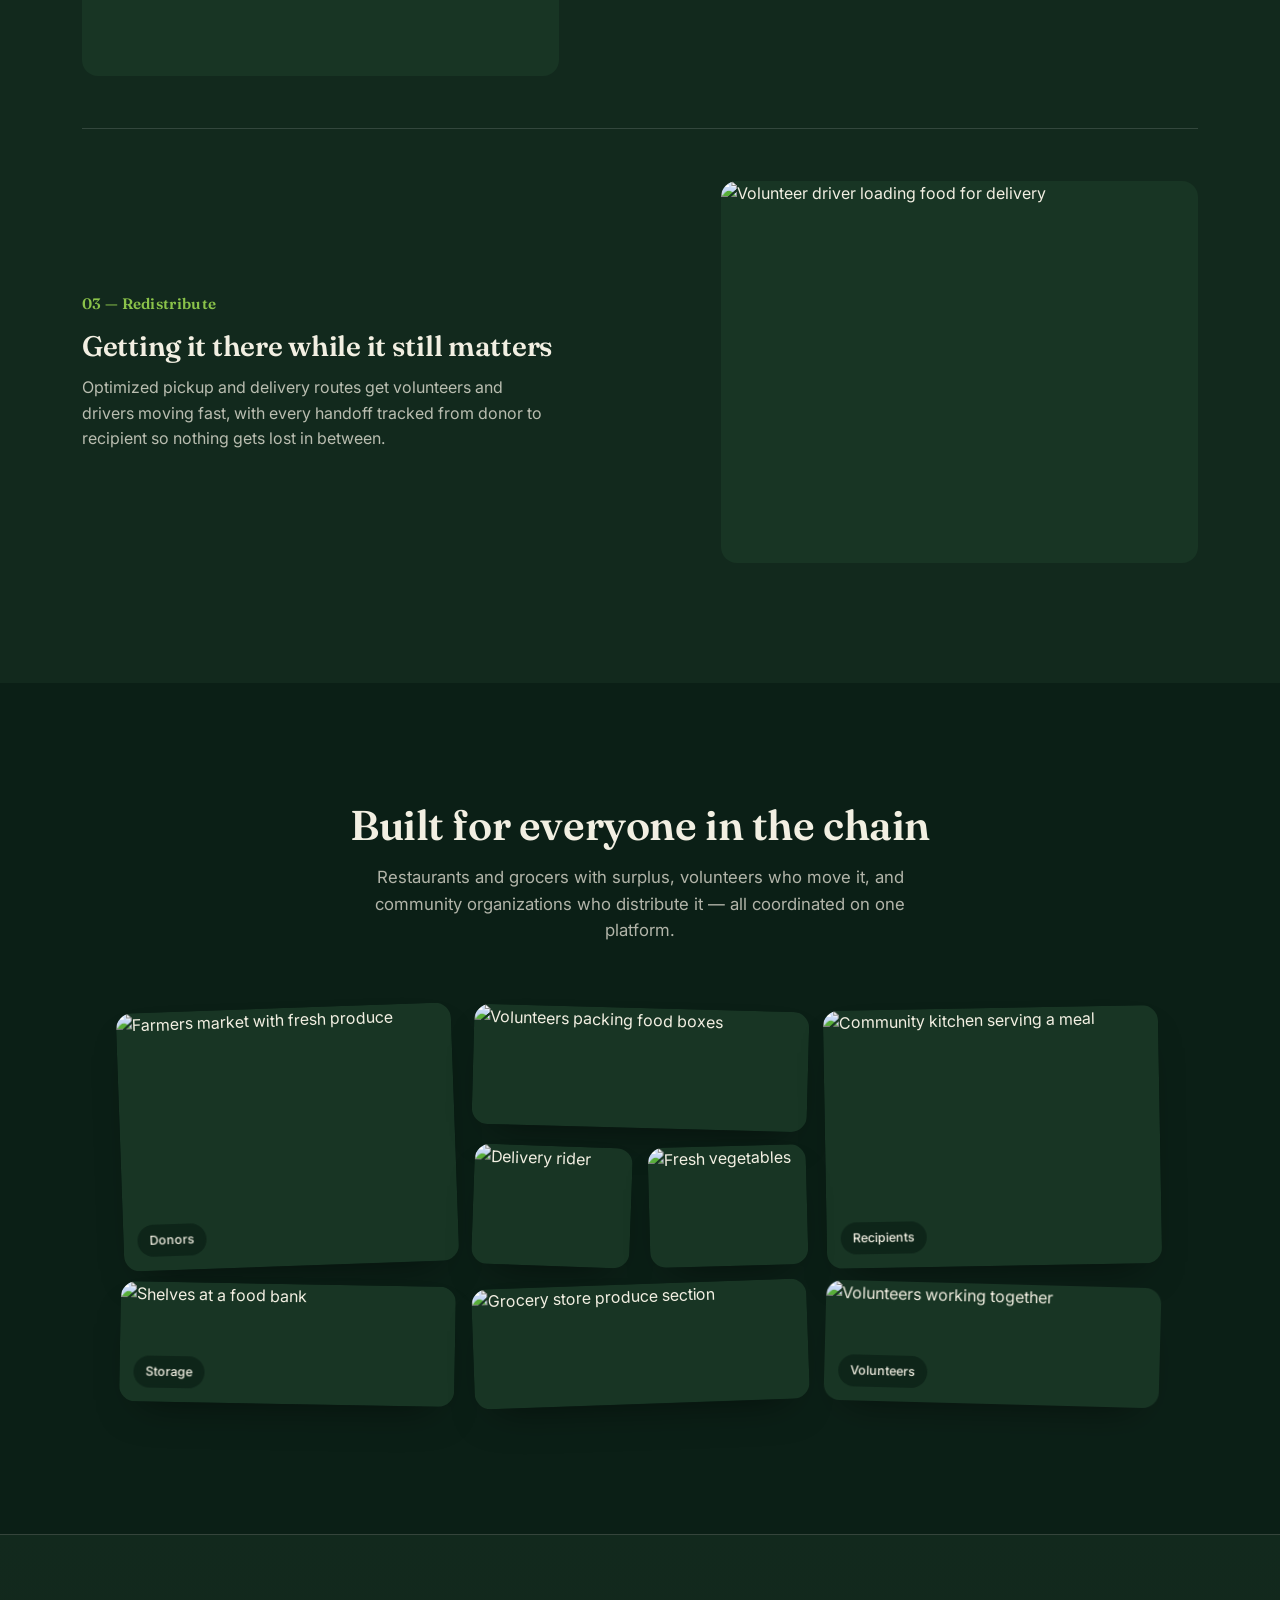
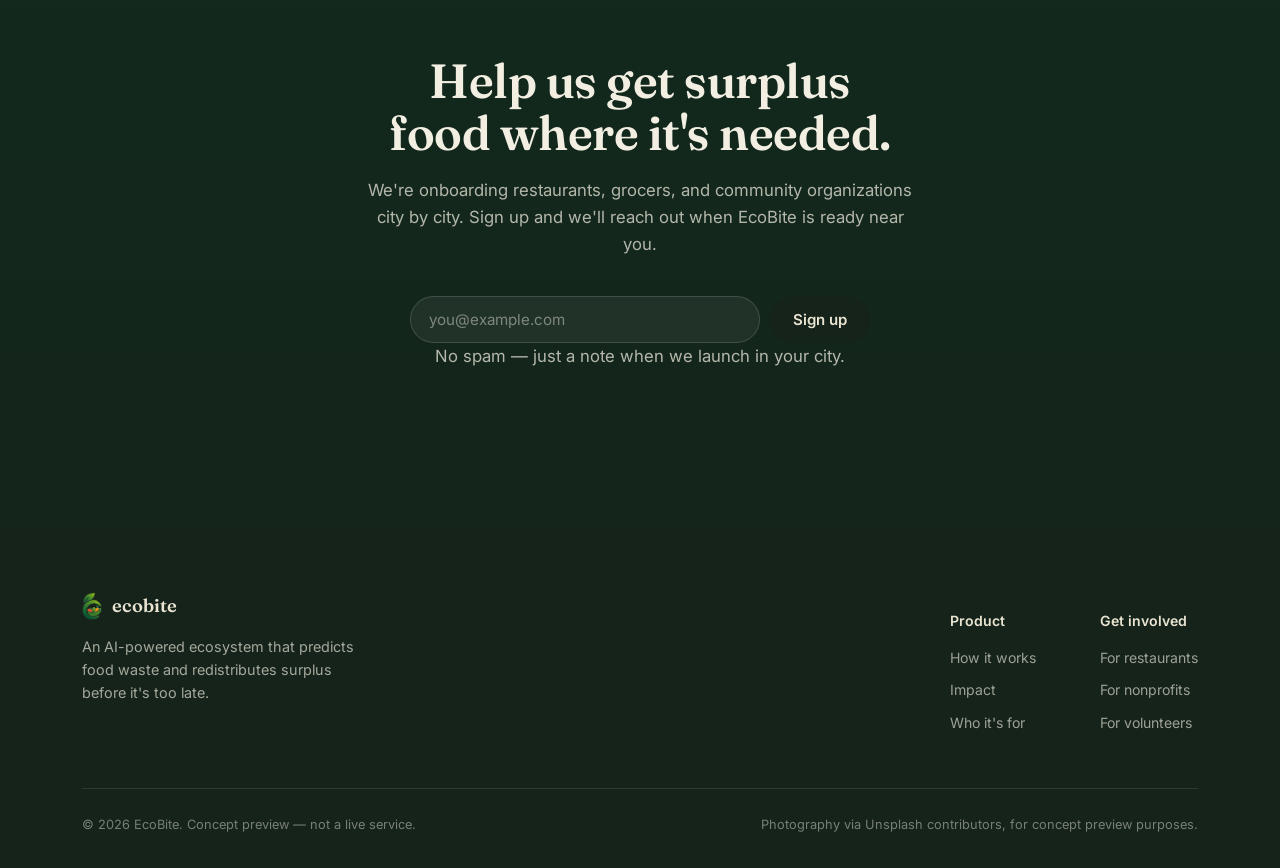
==== commit 3435a3fd: "Add files via upload" ====
--- a/index.html
+++ b/index.html
@@ -1,86 +1,622 @@
 <!DOCTYPE html>
 <html lang="en">
 <head>
-  <meta charset="UTF-8">
-  <meta name="viewport" content="width=device-width, initial-scale=1.0">
-  <title>Ecobite — Food Rescue</title>
-  <link rel="preconnect" href="https://fonts.googleapis.com">
-  <link rel="preconnect" href="https://fonts.gstatic.com" crossorigin>
-  <link href="https://fonts.googleapis.com/css2?family=Fraunces:opsz,wght@9..144,400;9..144,600&family=Inter:wght@400;500;600&display=swap" rel="stylesheet">
-  <style>
-    :root { --soil:#14110d; --moss:#173c22; --leaf:#8fc94d; --orange:#f58b08; --cream:#f7f3e9; --muted:#d1cabc; }
-    * { box-sizing:border-box; margin:0; }
-    html { scroll-snap-type:y mandatory; scroll-behavior:smooth; }
-    body { background:var(--soil); color:var(--cream); font-family:Inter, sans-serif; }
-    .panel { min-height:100vh; scroll-snap-align:start; scroll-snap-stop:always; }
-    .home { position:relative; display:grid; place-items:center; overflow:hidden; padding:40px 20px; text-align:center; isolation:isolate; }
-    .backdrop { position:absolute; z-index:-2; inset:-3%; background:url('kitchen-bg.jpg') center 62% / cover; animation:breathe 20s ease-in-out infinite alternate; }
-    .home::after { content:""; position:absolute; inset:0; z-index:-1; background:radial-gradient(ellipse 65% 55% at 50% 48%, rgba(20,17,13,.20), rgba(20,17,13,.72)); }
-    .brand { width:clamp(230px, 36vw, 440px); filter:drop-shadow(0 10px 20px rgba(0,0,0,.22)); animation:land 1s cubic-bezier(.25,.9,.35,1.1) both; }
-    .tagline { margin-top:20px; color:var(--muted); font-size:clamp(.75rem, 1.4vw, .98rem); letter-spacing:.08em; }
-    .tagline span { color:var(--orange); padding:0 .6em; }
-    .scroll-cue { position:absolute; bottom:28px; font-size:.72rem; color:var(--muted); letter-spacing:.13em; text-transform:uppercase; animation:fade .7s .8s both; text-decoration:none; }
-    .scroll-cue::after { content:'↓'; display:block; color:var(--orange); font-size:1.4rem; line-height:1.2; animation:bob 1.5s ease-in-out infinite; }
-    .signin { position:relative; display:grid; place-items:center; overflow:hidden; padding:32px 20px; background:radial-gradient(circle at 12% 18%, rgba(143,201,77,.16), transparent 23%), radial-gradient(circle at 88% 78%, rgba(245,139,8,.14), transparent 24%), linear-gradient(135deg, #0f1b12, var(--soil)); }
-    .food-float { position:absolute; z-index:0; font-size:clamp(2rem, 5vw, 4.2rem); filter:drop-shadow(0 12px 10px rgba(0,0,0,.2)); opacity:.88; pointer-events:none; animation:float 5s ease-in-out infinite; }
-    .food-float.one { top:12%; left:11%; animation-delay:-1.6s; }
-    .food-float.two { right:10%; top:22%; animation-delay:-3.2s; }
-    .food-float.three { bottom:12%; left:15%; animation-delay:-.5s; }
-    .food-float.four { right:14%; bottom:9%; animation-delay:-4s; }
-    .card { position:relative; z-index:1; width:min(100%, 420px); padding:clamp(30px, 6vw, 52px); border:1px solid rgba(247,243,233,.15); border-radius:24px; background:rgba(20,17,13,.78); box-shadow:0 24px 70px rgba(0,0,0,.35); backdrop-filter:blur(10px); }
-    .card img { display:block; width:140px; margin:0 auto 22px; }
-    h1 { font:600 2rem Fraunces, serif; text-align:center; }
-    .intro { margin:10px 0 28px; color:var(--muted); font-size:.9rem; line-height:1.55; text-align:center; }
-    .food-note { display:flex; align-items:center; justify-content:center; gap:8px; margin:-10px 0 21px; color:#f6bd59; font-size:.76rem; letter-spacing:.03em; }
-    label { display:block; margin:16px 0 7px; font-size:.75rem; font-weight:600; letter-spacing:.05em; }
-    input { width:100%; padding:13px 14px; border:1px solid rgba(247,243,233,.22); border-radius:10px; background:rgba(247,243,233,.07); color:var(--cream); font:inherit; outline:none; }
-    input:focus { border-color:var(--leaf); box-shadow:0 0 0 3px rgba(143,201,77,.12); }
-    .password-wrap { position:relative; }
-    .password-wrap input { padding-right:52px; }
-    .password-treat { position:absolute; right:9px; top:50%; display:grid; place-items:center; width:34px; height:34px; border-radius:9px; background:rgba(245,139,8,.16); transform:translateY(-50%) rotate(-8deg); font-size:1.15rem; pointer-events:none; animation:wobble 2.4s ease-in-out infinite; }
-    .password-hint { margin-top:8px; color:var(--muted); font-size:.72rem; }
-    button { width:100%; margin-top:24px; padding:14px; border:0; border-radius:10px; color:#173c22; background:var(--leaf); cursor:pointer; font:600 .9rem Inter, sans-serif; transition:transform .2s ease, box-shadow .2s ease; }
-    button:hover { transform:translateY(-2px); box-shadow:0 8px 20px rgba(143,201,77,.2); }
-    .back { display:block; margin-top:25px; color:var(--muted); font-size:.82rem; text-align:center; text-decoration:none; }
-    @keyframes breathe { to { transform:scale(1.05); } }
-    @keyframes land { from { opacity:0; transform:translateY(-35px) scale(.9); } to { opacity:1; transform:none; } }
-    @keyframes fade { from { opacity:0; transform:translateY(10px); } to { opacity:1; } }
-    @keyframes bob { 50% { transform:translateY(6px); } }
-    @keyframes float { 50% { transform:translateY(-16px) rotate(10deg); } }
-    @keyframes wobble { 50% { transform:translateY(-50%) rotate(8deg) scale(1.08); } }
-    @media (prefers-reduced-motion:reduce) { *,*::after { animation:none!important; scroll-behavior:auto!important; } }
-  </style>
+<meta charset="UTF-8">
+<meta name="viewport" content="width=device-width, initial-scale=1.0">
+<title>EcoBite — Rescue food before it's wasted</title>
+<link rel="preconnect" href="https://fonts.googleapis.com">
+<link rel="preconnect" href="https://fonts.gstatic.com" crossorigin>
+<link href="https://fonts.googleapis.com/css2?family=Fraunces:opsz,wght@9..144,400;9..144,500;9..144,600;9..144,700&family=Inter:wght@400;500;600;700&display=swap" rel="stylesheet">
+<style>
+  :root{
+    --bg-deep:#0B1F16;
+    --bg-deep-2:#12291D;
+    --bg-deep-3:#183524;
+    --cream:#F2EFE2;
+    --cream-2:#EAE5D2;
+    --ink:#15231A;
+    --ink-soft:#3B4E40;
+    --leaf:#4F9A52;
+    --leaf-bright:#8BC34A;
+    --orange:#F2994A;
+    --orange-deep:#D9782E;
+    --tomato:#E1573F;
+    --line-dark:rgba(255,255,255,0.14);
+    --line-light:rgba(21,35,26,0.12);
+    --max:1180px;
+  }
+
+  *{box-sizing:border-box;}
+  html{scroll-behavior:smooth;}
+  body{
+    margin:0;
+    background:var(--bg-deep);
+    color:var(--cream);
+    font-family:'Inter',sans-serif;
+    font-size:16px;
+    line-height:1.6;
+    -webkit-font-smoothing:antialiased;
+  }
+  img{max-width:100%;display:block;}
+  a{color:inherit;}
+  h1,h2,h3{
+    font-family:'Fraunces',serif;
+    font-weight:600;
+    line-height:1.08;
+    margin:0;
+    letter-spacing:-0.01em;
+  }
+  p{margin:0;}
+  .wrap{max-width:var(--max);margin:0 auto;padding:0 32px;}
+  section{position:relative;}
+  .visually-hidden{position:absolute;width:1px;height:1px;overflow:hidden;clip:rect(0,0,0,0);}
+
+  /* ---------- NAV ---------- */
+  header.site-nav{
+    position:fixed;top:0;left:0;right:0;z-index:50;
+    padding:20px 0;
+    transition:background .35s ease, padding .35s ease, border-color .35s ease;
+    border-bottom:1px solid transparent;
+  }
+  header.site-nav.scrolled{
+    background:rgba(11,31,22,0.86);
+    backdrop-filter:blur(10px);
+    padding:14px 0;
+    border-bottom:1px solid var(--line-dark);
+  }
+  .nav-row{display:flex;align-items:center;justify-content:space-between;gap:24px;}
+  .brand{display:flex;align-items:center;gap:10px;text-decoration:none;}
+  .brand img{height:28px;width:auto;}
+  .brand span{font-family:'Fraunces',serif;font-weight:600;font-size:1.15rem;color:var(--cream);}
+  nav.links{display:flex;align-items:center;gap:32px;}
+  nav.links a{
+    font-size:0.94rem;font-weight:500;text-decoration:none;color:var(--cream);
+    opacity:0.82;transition:opacity .2s ease;
+  }
+  nav.links a:hover{opacity:1;}
+  .btn{
+    display:inline-flex;align-items:center;justify-content:center;
+    padding:11px 22px;border-radius:100px;font-weight:600;font-size:0.94rem;
+    text-decoration:none;border:1px solid transparent;cursor:pointer;
+    transition:transform .18s ease, background .2s ease, box-shadow .2s ease, border-color .2s ease;
+    font-family:'Inter',sans-serif;
+  }
+  .btn:active{transform:translateY(1px);}
+  .btn-primary{background:var(--orange);color:#241004;}
+  .btn-primary:hover{background:var(--orange-deep);}
+  .btn-outline{border-color:var(--line-dark);color:var(--cream);background:transparent;}
+  .btn-outline:hover{border-color:var(--cream);}
+  .btn-dark{background:var(--ink);color:var(--cream-2);}
+  .btn-dark:hover{background:#233527;}
+
+  /* ---------- HERO ---------- */
+  .hero{
+    min-height:100vh;
+    display:flex;flex-direction:column;justify-content:center;
+    padding:150px 0 90px;
+    overflow:hidden;
+    background:
+      radial-gradient(ellipse 900px 520px at 18% -8%, rgba(139,195,74,0.16), transparent 60%),
+      radial-gradient(ellipse 700px 500px at 88% 6%, rgba(242,153,74,0.13), transparent 55%),
+      linear-gradient(180deg, var(--bg-deep) 0%, var(--bg-deep-2) 100%);
+  }
+  .hero-bg-photos{position:absolute;inset:0;z-index:0;pointer-events:none;}
+  .hero-bg-photos img{
+    position:absolute;border-radius:18px;object-fit:cover;
+    filter:saturate(0.75) brightness(0.55);
+    opacity:0.34;
+  }
+  .hbg-1{width:280px;height:360px;left:-60px;top:100px;transform:rotate(-9deg);}
+  .hbg-2{width:260px;height:320px;right:-50px;top:60px;transform:rotate(8deg);}
+  .hbg-3{width:220px;height:220px;right:6%;bottom:-40px;transform:rotate(-6deg);opacity:0.22;}
+
+  .hero-inner{position:relative;z-index:2;text-align:center;}
+  .hero-mark{
+    display:flex;align-items:center;justify-content:center;gap:18px;
+    margin-bottom:34px;flex-wrap:wrap;
+  }
+  .logo-icon-wrap{
+    animation:dropIn 1.15s cubic-bezier(.2,.8,.2,1) both;
+  }
+  .logo-icon-wrap img{width:clamp(64px,9vw,104px);height:auto;}
+  .logo-wordmark{
+    animation:emerge .65s cubic-bezier(.2,.9,.3,1) both;
+    animation-delay:0.95s;
+  }
+  .logo-wordmark img{height:clamp(38px,5.4vw,60px);width:auto;}
+
+  @keyframes dropIn{
+    0%{transform:translateY(-150vh) rotate(-12deg) scale(1);opacity:0;}
+    8%{opacity:1;}
+    50%{transform:translateY(0) rotate(6deg) scale(1);opacity:1;}
+    62%{transform:translateY(-14px) rotate(-3deg) scaleY(0.9) scaleX(1.06);}
+    75%{transform:translateY(7px) rotate(2deg) scaleY(1.05) scaleX(0.97);}
+    88%{transform:translateY(-2px) rotate(-1deg) scale(1);}
+    100%{transform:translateY(0) rotate(0deg) scale(1);opacity:1;}
+  }
+  @keyframes emerge{
+    0%{opacity:0;transform:translateX(-46px) scale(0.4);}
+    100%{opacity:1;transform:translateX(0) scale(1);}
+  }
+
+  .hero h1{
+    font-size:clamp(2.3rem,5.4vw,4.1rem);
+    max-width:15ch;margin:0 auto 22px;
+    opacity:0;transform:translateY(16px);
+    animation:fadeUp .7s ease-out both;animation-delay:1.15s;
+    color:var(--cream);
+  }
+  .hero .lede{
+    max-width:52ch;margin:0 auto 38px;
+    font-size:1.1rem;color:rgba(242,239,226,0.78);
+    opacity:0;transform:translateY(16px);
+    animation:fadeUp .7s ease-out both;animation-delay:1.35s;
+  }
+  .hero .cta-row{
+    display:flex;gap:16px;justify-content:center;flex-wrap:wrap;
+    opacity:0;transform:translateY(16px);
+    animation:fadeUp .7s ease-out both;animation-delay:1.5s;
+  }
+  @keyframes fadeUp{to{opacity:1;transform:none;}}
+
+  .scroll-cue{
+    position:absolute;left:50%;bottom:34px;transform:translateX(-50%);
+    display:flex;flex-direction:column;align-items:center;gap:8px;
+    opacity:0;animation:fadeUp .6s ease-out both;animation-delay:1.9s;
+    z-index:2;
+  }
+  .scroll-cue span{font-size:0.78rem;letter-spacing:0.02em;color:rgba(242,239,226,0.55);}
+  .scroll-cue .chev{
+    width:11px;height:11px;border-right:2px solid rgba(242,239,226,0.55);
+    border-bottom:2px solid rgba(242,239,226,0.55);
+    transform:rotate(45deg);
+    animation:bob 1.7s ease-in-out infinite;
+  }
+  @keyframes bob{0%,100%{transform:rotate(45deg) translate(0,0);}50%{transform:rotate(45deg) translate(4px,4px);}}
+
+  @media (prefers-reduced-motion: reduce){
+    .logo-icon-wrap,.logo-wordmark,.hero h1,.hero .lede,.hero .cta-row,.scroll-cue{
+      animation:none !important;opacity:1 !important;transform:none !important;
+    }
+    .scroll-cue .chev{animation:none !important;}
+    html{scroll-behavior:auto;}
+  }
+
+  /* ---------- STATS ---------- */
+  .stats{
+    background:var(--cream);color:var(--ink);
+    padding:110px 0 100px;
+  }
+  .stats h2{
+    font-size:clamp(1.7rem,3.2vw,2.5rem);
+    max-width:18ch;margin-bottom:56px;
+    color:var(--ink);
+  }
+  .stats-grid{
+    display:grid;grid-template-columns:1.1fr 1fr;gap:64px;align-items:center;
+  }
+  .stat-photo{
+    position:relative;
+  }
+  .stat-photo img{
+    width:100%;aspect-ratio:4/5;object-fit:cover;border-radius:20px;
+    transform:rotate(-3deg);
+    box-shadow:0 26px 50px -20px rgba(21,35,26,0.35);
+    background:var(--cream-2);
+  }
+  .stat-photo .caption{
+    position:absolute;bottom:-18px;left:20px;
+    background:var(--ink);color:var(--cream-2);
+    padding:10px 16px;border-radius:10px;
+    font-size:0.82rem;font-weight:500;
+    transform:rotate(2deg);
+    box-shadow:0 12px 24px -10px rgba(0,0,0,0.4);
+  }
+  .stat-list{display:flex;flex-direction:column;gap:34px;}
+  .stat-item{border-top:1px solid var(--line-light);padding-top:22px;}
+  .stat-item:first-child{border-top:none;padding-top:0;}
+  .stat-number{
+    font-family:'Fraunces',serif;font-weight:600;font-size:clamp(2.2rem,3.6vw,3.1rem);
+    color:var(--ink);display:block;line-height:1;
+  }
+  .stat-number .unit{font-size:0.5em;font-weight:500;margin-left:4px;color:var(--ink-soft);}
+  .stat-item p{margin-top:10px;max-width:44ch;color:var(--ink-soft);font-size:0.98rem;}
+  .stat-source{
+    margin-top:44px;font-size:0.82rem;color:var(--ink-soft);opacity:0.75;
+  }
+
+  /* ---------- HOW IT WORKS ---------- */
+  .how{
+    background:var(--bg-deep-2);
+    padding:120px 0;
+    border-top:1px solid var(--line-dark);
+  }
+  .how-head{max-width:640px;margin-bottom:70px;}
+  .how-head h2{font-size:clamp(1.8rem,3.4vw,2.6rem);color:var(--cream);margin-bottom:16px;}
+  .how-head p{color:rgba(242,239,226,0.72);font-size:1.05rem;max-width:52ch;}
+
+  .step{
+    display:grid;grid-template-columns:0.9fr 1.1fr;gap:56px;align-items:center;
+    padding:52px 0;border-top:1px solid var(--line-dark);
+  }
+  .step:last-child{padding-bottom:0;}
+  .step:nth-child(even){grid-template-columns:1.1fr 0.9fr;}
+  .step:nth-child(even) .step-media{order:2;}
+  .step:nth-child(even) .step-text{order:1;}
+  .step-index{
+    font-family:'Fraunces',serif;color:var(--leaf-bright);font-size:0.95rem;
+    letter-spacing:0.02em;margin-bottom:14px;display:block;font-weight:600;
+  }
+  .step-text h3{font-size:clamp(1.4rem,2.2vw,1.9rem);color:var(--cream);margin-bottom:14px;}
+  .step-text p{color:rgba(242,239,226,0.75);max-width:46ch;font-size:1rem;}
+  .step-media img{
+    width:100%;aspect-ratio:5/4;object-fit:cover;border-radius:16px;
+    background:var(--bg-deep-3);
+  }
+
+  /* ---------- COLLAGE / NETWORK ---------- */
+  .network{
+    background:var(--bg-deep);
+    padding:120px 0 130px;
+  }
+  .network-head{max-width:640px;margin:0 auto 64px;text-align:center;}
+  .network-head h2{font-size:clamp(1.8rem,3.4vw,2.6rem);color:var(--cream);margin-bottom:16px;}
+  .network-head p{color:rgba(242,239,226,0.72);font-size:1.05rem;max-width:52ch;margin:0 auto;}
+
+  .collage{
+    display:grid;
+    grid-template-columns:repeat(6,1fr);
+    grid-auto-rows:120px;
+    gap:18px;
+    max-width:1040px;margin:0 auto;
+  }
+  .tile{
+    position:relative;border-radius:16px;overflow:hidden;
+    box-shadow:0 20px 40px -22px rgba(0,0,0,0.55);
+    transition:transform .35s ease;
+  }
+  .tile img{width:100%;height:100%;object-fit:cover;background:var(--bg-deep-3);}
+  .tile .tag{
+    position:absolute;left:14px;bottom:14px;
+    background:rgba(11,31,22,0.72);backdrop-filter:blur(4px);
+    color:var(--cream);font-size:0.78rem;font-weight:500;
+    padding:6px 12px;border-radius:100px;
+  }
+  .t1{grid-column:1 / 3;grid-row:1 / 3;transform:rotate(-2deg);}
+  .t2{grid-column:3 / 5;grid-row:1 / 2;transform:rotate(1.5deg);}
+  .t3{grid-column:5 / 7;grid-row:1 / 3;transform:rotate(-1deg);}
+  .t4{grid-column:3 / 4;grid-row:2 / 3;transform:rotate(2deg);}
+  .t5{grid-column:4 / 5;grid-row:2 / 3;transform:rotate(-1.5deg);}
+  .t6{grid-column:1 / 3;grid-row:3 / 4;transform:rotate(1deg);}
+  .t7{grid-column:3 / 5;grid-row:3 / 4;transform:rotate(-2deg);}
+  .t8{grid-column:5 / 7;grid-row:3 / 4;transform:rotate(1.5deg);}
+
+  /* ---------- CTA ---------- */
+  .cta-band{
+    background:linear-gradient(180deg, var(--bg-deep-2), var(--ink) 140%);
+    padding:120px 0;
+    border-top:1px solid var(--line-dark);
+    text-align:center;
+  }
+  .cta-band h2{
+    font-size:clamp(1.9rem,4vw,3rem);color:var(--cream);
+    max-width:16ch;margin:0 auto 18px;
+  }
+  .cta-band p{color:rgba(242,239,226,0.72);max-width:50ch;margin:0 auto 38px;font-size:1.05rem;}
+  form.waitlist{
+    display:flex;gap:10px;justify-content:center;flex-wrap:wrap;max-width:460px;margin:0 auto;
+  }
+  form.waitlist input[type="email"]{
+    flex:1 1 240px;padding:13px 18px;border-radius:100px;border:1px solid var(--line-dark);
+    background:rgba(255,255,255,0.06);color:var(--cream);font-size:0.95rem;font-family:'Inter',sans-serif;
+    outline:none;transition:border-color .2s ease;
+  }
+  form.waitlist input[type="email"]::placeholder{color:rgba(242,239,226,0.45);}
+  form.waitlist input[type="email"]:focus{border-color:var(--leaf-bright);}
+  .waitlist-note{margin-top:16px;font-size:0.85rem;color:rgba(242,239,226,0.55);}
+  .waitlist-success{
+    display:none;margin-top:22px;color:var(--leaf-bright);font-weight:500;font-size:0.98rem;
+  }
+
+  /* ---------- FOOTER ---------- */
+  footer{background:var(--ink);color:rgba(242,239,226,0.65);padding:64px 0 32px;}
+  .footer-top{
+    display:flex;justify-content:space-between;gap:40px;flex-wrap:wrap;
+    padding-bottom:44px;border-bottom:1px solid rgba(255,255,255,0.1);
+  }
+  .footer-brand .brand span{color:var(--cream-2);}
+  .footer-brand p{margin-top:14px;max-width:32ch;font-size:0.9rem;}
+  .footer-cols{display:flex;gap:64px;flex-wrap:wrap;}
+  .footer-col h4{font-size:0.88rem;color:var(--cream-2);margin-bottom:14px;font-weight:600;}
+  .footer-col a{display:block;font-size:0.88rem;margin-bottom:10px;text-decoration:none;color:rgba(242,239,226,0.62);transition:color .2s ease;}
+  .footer-col a:hover{color:var(--cream-2);}
+  .footer-bottom{
+    display:flex;justify-content:space-between;flex-wrap:wrap;gap:12px;
+    padding-top:26px;font-size:0.8rem;color:rgba(242,239,226,0.45);
+  }
+
+  /* ---------- RESPONSIVE ---------- */
+  @media (max-width:860px){
+    .stats-grid{grid-template-columns:1fr;gap:44px;}
+    .stat-photo img{aspect-ratio:16/10;transform:rotate(0);}
+    .stat-photo .caption{display:none;}
+    .step,.step:nth-child(even){grid-template-columns:1fr;gap:26px;}
+    .step:nth-child(even) .step-media,.step:nth-child(even) .step-text{order:0;}
+    .collage{grid-template-columns:repeat(2,1fr);grid-auto-rows:150px;}
+    .t1,.t2,.t3,.t4,.t5,.t6,.t7,.t8{grid-column:auto;grid-row:auto;transform:rotate(0);}
+    nav.links{display:none;}
+  }
+  @media (max-width:520px){
+    .hero{padding-top:130px;}
+    .hero-mark{gap:10px;}
+    .wrap{padding:0 20px;}
+  }
+</style>
 </head>
 <body>
-  <section class="panel home" id="home">
-    <div class="backdrop"></div>
-    <div>
-      <img class="brand" src="ecobite-logo.png" alt="Ecobite">
-      <p class="tagline">AI-POWERED FOOD RESCUE <span>•</span> FROM SURPLUS TO PLATE</p>
-    </div>
-    <a class="scroll-cue" href="#sign-in">Scroll to sign in</a>
+
+<header class="site-nav" id="siteNav">
+  <div class="wrap nav-row">
+    <a href="#top" class="brand">
+      <img src="[data-uri]" alt="">
+      <span>ecobite</span>
+    </a>
+    <nav class="links">
+      <a href="#how">How it works</a>
+      <a href="#impact">Impact</a>
+      <a href="#network">Who it's for</a>
+    </nav>
+    <a href="#top" class="btn btn-primary">Home</a>
+  </div>
+</header>
+
+<main id="top">
+
+  <!-- HERO -->
+  <section class="hero">
+    <div class="hero-bg-photos" aria-hidden="true">
+      <img class="hbg-1" src="https://images.unsplash.com/photo-1542838132-92c53300491e?auto=format&fit=crop&w=500&q=70" alt="" loading="lazy">
+      <img class="hbg-2" src="https://images.unsplash.com/photo-1599059813005-11265ba4b4ce?auto=format&fit=crop&w=480&q=70" alt="" loading="lazy">
+      <img class="hbg-3" src="https://images.unsplash.com/photo-1593113598332-cd288d649433?auto=format&fit=crop&w=400&q=70" alt="" loading="lazy">
+    </div>
+    <div class="wrap hero-inner">
+      <div class="hero-mark">
+        <div class="logo-icon-wrap">
+          <img src="[data-uri]" alt="EcoBite">
+        </div>
+        <div class="logo-wordmark">
+          <img src="[data-uri]" alt="EcoBite">
+        </div>
+      </div>
+      <h1>Good food shouldn't end up in the bin.</h1>
+      <p class="lede">EcoBite predicts surplus before it happens, matches it to the people and organizations who need it, and gets it moving while it's still good to eat.</p>
+      <div class="cta-row">
+        <a href="#how" class="btn btn-primary">See how it works</a>
+        <a href="#join" class="btn btn-outline">Sign up</a>
+      </div>
+    </div>
+    <div class="scroll-cue">
+      <span>Scroll</span>
+      <div class="chev"></div>
+    </div>
   </section>
-  <section class="panel signin" id="sign-in">
-    <span class="food-float one" aria-hidden="true">🥑</span>
-    <span class="food-float two" aria-hidden="true">🥕</span>
-    <span class="food-float three" aria-hidden="true">🍞</span>
-    <span class="food-float four" aria-hidden="true">🍅</span>
-    <form class="card">
-      <img src="ecobite-logo.png" alt="Ecobite">
-      <h1>Welcome back</h1>
-      <p class="intro">Sign in to rescue more food and make every meal matter.</p>
-      <p class="food-note" aria-label="Good food, good mood"><span aria-hidden="true">🍋</span> Good food, good mood <span aria-hidden="true">🌿</span></p>
-      <label for="email">EMAIL ADDRESS</label>
-      <input id="email" type="email" placeholder="you@example.com" required>
-      <label for="password">PASSWORD</label>
-      <div class="password-wrap">
-        <input id="password" type="password" placeholder="Your secret recipe" required>
-        <span class="password-treat" aria-hidden="true" title="Your password is safely hidden">🍪</span>
-      </div>
-      <p class="password-hint">Your secret recipe stays safely hidden.</p>
-      <button type="submit">Sign in &amp; dig in 🍽️</button>
-      <a class="back" href="#home">↑ Scroll back to home</a>
-    </form>
+
+  <!-- STATS -->
+  <section class="stats" id="impact">
+    <div class="wrap">
+      <h2>Every year, good food goes to waste before it ever reaches a plate.</h2>
+      <div class="stats-grid">
+        <div class="stat-photo">
+          <img src="https://images.unsplash.com/photo-1644575881028-9f170fd241ed?auto=format&fit=crop&w=900&q=80" alt="Crate of discarded fresh vegetables" loading="lazy">
+          <div class="caption">This was still edible.</div>
+        </div>
+        <div class="stat-list">
+          <div class="stat-item">
+            <span class="stat-number" data-count="1.05" data-suffix="B" data-decimals="2">0<span class="unit">tonnes wasted globally in 2022</span></span>
+            <p>Nearly a fifth of all food available to consumers is thrown away at the retail, food-service, and household level each year.</p>
+          </div>
+          <div class="stat-item">
+            <span class="stat-number" data-count="1" data-suffix="B" data-decimals="0">0<span class="unit">meals wasted by households, daily</span></span>
+            <p>That's the conservative estimate for edible food discarded in homes alone, every single day, worldwide.</p>
+          </div>
+          <div class="stat-item">
+            <span class="stat-number" data-count="783" data-suffix="M" data-decimals="0">0<span class="unit">people faced hunger the same year</span></span>
+            <p>The waste isn't happening because there isn't enough food. It's a matching and logistics problem — which is exactly what EcoBite is built to solve.</p>
+          </div>
+        </div>
+      </div>
+      <p class="stat-source">Source: UNEP Food Waste Index Report 2024.</p>
+    </div>
   </section>
+
+  <!-- HOW IT WORKS -->
+  <section class="how" id="how">
+    <div class="wrap">
+      <div class="how-head">
+        <h2>Three steps, moving in real time</h2>
+        <p>EcoBite runs continuously in the background of a restaurant, grocer, or kitchen's normal operations — no extra work required to take part.</p>
+      </div>
+
+      <div class="step">
+        <div class="step-media">
+          <img src="https://images.unsplash.com/photo-1556911220-dabc1f02913a?auto=format&fit=crop&w=900&q=80" alt="Restaurant kitchen preparing food" loading="lazy">
+        </div>
+        <div class="step-text">
+          <span class="step-index">01 — Predict</span>
+          <h3>Forecasting surplus before it's thrown out</h3>
+          <p>Models trained on sales patterns, expiry windows, and delivery schedules flag surplus at restaurants, grocers, and farms hours or days before it would otherwise go to waste.</p>
+        </div>
+      </div>
+
+      <div class="step">
+        <div class="step-media">
+          <img src="https://images.unsplash.com/photo-1599059813005-11265ba4b4ce?auto=format&fit=crop&w=900&q=80" alt="Volunteers coordinating a food handoff" loading="lazy">
+        </div>
+        <div class="step-text">
+          <span class="step-index">02 — Connect</span>
+          <h3>Matching surplus to real need, instantly</h3>
+          <p>The moment surplus is flagged, EcoBite matches it with nearby shelters, food banks, and community fridges based on what they need, how much they can store, and how close they are.</p>
+        </div>
+      </div>
+
+      <div class="step">
+        <div class="step-media">
+          <img src="https://images.unsplash.com/photo-1593113598332-cd288d649433?auto=format&fit=crop&w=900&q=80" alt="Volunteer driver loading food for delivery" loading="lazy">
+        </div>
+        <div class="step-text">
+          <span class="step-index">03 — Redistribute</span>
+          <h3>Getting it there while it still matters</h3>
+          <p>Optimized pickup and delivery routes get volunteers and drivers moving fast, with every handoff tracked from donor to recipient so nothing gets lost in between.</p>
+        </div>
+      </div>
+    </div>
+  </section>
+
+  <!-- NETWORK / COLLAGE -->
+  <section class="network" id="network">
+    <div class="wrap">
+      <div class="network-head">
+        <h2>Built for everyone in the chain</h2>
+        <p>Restaurants and grocers with surplus, volunteers who move it, and community organizations who distribute it — all coordinated on one platform.</p>
+      </div>
+      <div class="collage">
+        <div class="tile t1"><img src="https://images.unsplash.com/photo-1488459716781-31db52582fe9?auto=format&fit=crop&w=700&q=75" alt="Farmers market with fresh produce" loading="lazy"><span class="tag">Donors</span></div>
+        <div class="tile t2"><img src="https://images.unsplash.com/photo-1593113616828-6f22bca04804?auto=format&fit=crop&w=700&q=75" alt="Volunteers packing food boxes" loading="lazy"></div>
+        <div class="tile t3"><img src="https://images.unsplash.com/photo-1562709902-31c9a3b1ad5c?auto=format&fit=crop&w=700&q=75" alt="Community kitchen serving a meal" loading="lazy"><span class="tag">Recipients</span></div>
+        <div class="tile t4"><img src="https://images.unsplash.com/photo-1608686207856-001b95cf60ca?auto=format&fit=crop&w=500&q=75" alt="Delivery rider" loading="lazy"></div>
+        <div class="tile t5"><img src="https://images.unsplash.com/photo-1550989460-0adf9ea622e2?auto=format&fit=crop&w=500&q=75" alt="Fresh vegetables" loading="lazy"></div>
+        <div class="tile t6"><img src="https://images.unsplash.com/photo-1516594798947-e65505dbb29d?auto=format&fit=crop&w=700&q=75" alt="Shelves at a food bank" loading="lazy"><span class="tag">Storage</span></div>
+        <div class="tile t7"><img src="https://images.unsplash.com/photo-1597362925123-77861d3fbac7?auto=format&fit=crop&w=700&q=75" alt="Grocery store produce section" loading="lazy"></div>
+        <div class="tile t8"><img src="https://images.unsplash.com/photo-1593113646773-028c64a8f1b8?auto=format&fit=crop&w=700&q=75" alt="Volunteers working together" loading="lazy"><span class="tag">Volunteers</span></div>
+      </div>
+    </div>
+  </section>
+
+  <!-- CTA -->
+  <section class="cta-band" id="join">
+    <div class="wrap">
+      <h2>Help us get surplus food where it's needed.</h2>
+      <p>We're onboarding restaurants, grocers, and community organizations city by city. Sign up and we'll reach out when EcoBite is ready near you.</p>
+      <form class="waitlist" id="waitlistForm">
+        <label for="email" class="visually-hidden">Email address</label>
+        <input type="email" id="email" name="email" placeholder="you@example.com" required>
+        <button type="submit" class="btn btn-dark">Sign up</button>
+      </form>
+      <p class="waitlist-note">No spam — just a note when we launch in your city.</p>
+      <p class="waitlist-success" id="waitlistSuccess">You're on the list. We'll be in touch soon.</p>
+    </div>
+  </section>
+
+</main>
+
+<footer>
+  <div class="wrap">
+    <div class="footer-top">
+      <div class="footer-brand">
+        <a href="#top" class="brand">
+          <img src="[data-uri]" alt="">
+          <span>ecobite</span>
+        </a>
+        <p>An AI-powered ecosystem that predicts food waste and redistributes surplus before it's too late.</p>
+      </div>
+      <div class="footer-cols">
+        <div class="footer-col">
+          <h4>Product</h4>
+          <a href="#how">How it works</a>
+          <a href="#impact">Impact</a>
+          <a href="#network">Who it's for</a>
+        </div>
+        <div class="footer-col">
+          <h4>Get involved</h4>
+          <a href="#join">For restaurants</a>
+          <a href="#join">For nonprofits</a>
+          <a href="#join">For volunteers</a>
+        </div>
+      </div>
+    </div>
+    <div class="footer-bottom">
+      <span>© 2026 EcoBite. Concept preview — not a live service.</span>
+      <span>Photography via Unsplash contributors, for concept preview purposes.</span>
+    </div>
+  </div>
+</footer>
+
+<script>
+  // Nav background on scroll
+  const nav = document.getElementById('siteNav');
+  const onScroll = () => {
+    if(window.scrollY > 40){ nav.classList.add('scrolled'); }
+    else{ nav.classList.remove('scrolled'); }
+  };
+  document.addEventListener('scroll', onScroll, {passive:true});
+  onScroll();
+
+  const reduceMotion = window.matchMedia('(prefers-reduced-motion: reduce)').matches;
+
+  // Count-up stats
+  const statEls = document.querySelectorAll('.stat-number');
+  const animateCount = (el) => {
+    const target = parseFloat(el.dataset.count);
+    const decimals = parseInt(el.dataset.decimals || '0', 10);
+    const suffix = el.dataset.suffix || '';
+    const unitEl = el.querySelector('.unit');
+    const duration = 1200;
+    const start = performance.now();
+    const step = (now) => {
+      const p = Math.min((now - start) / duration, 1);
+      const eased = 1 - Math.pow(1 - p, 3);
+      const val = target * eased;
+      el.firstChild.nodeValue = val.toFixed(decimals) + suffix + ' ';
+      if(unitEl) el.appendChild(unitEl); // keep unit span attached after text update
+      if(p < 1){ requestAnimationFrame(step); }
+    };
+    if(reduceMotion){
+      el.firstChild.nodeValue = target.toFixed(decimals) + suffix + ' ';
+      if(unitEl) el.appendChild(unitEl);
+    } else {
+      requestAnimationFrame(step);
+    }
+  };
+
+  const statObserver = new IntersectionObserver((entries) => {
+    entries.forEach(entry => {
+      if(entry.isIntersecting){
+        animateCount(entry.target);
+        statObserver.unobserve(entry.target);
+      }
+    });
+  }, {threshold:0.5});
+  statEls.forEach(el => statObserver.observe(el));
+
+  // Subtle collage parallax on pointer devices only
+  const collage = document.querySelector('.collage');
+  if(collage && window.matchMedia('(pointer: fine)').matches && !reduceMotion){
+    const tiles = collage.querySelectorAll('.tile');
+    const baseRot = {};
+    tiles.forEach(t => { baseRot[t.className] = t.style.transform; });
+    collage.addEventListener('mousemove', (e) => {
+      const rect = collage.getBoundingClientRect();
+      const x = (e.clientX - rect.left) / rect.width - 0.5;
+      const y = (e.clientY - rect.top) / rect.height - 0.5;
+      tiles.forEach((tile, i) => {
+        const depth = (i % 3 + 1) * 3;
+        tile.style.transform = `translate(${x*depth}px, ${y*depth}px)`;
+      });
+    });
+    collage.addEventListener('mouseleave', () => {
+      tiles.forEach(tile => { tile.style.transform = ''; });
+    });
+  }
+
+  // Waitlist form (demo only, no backend)
+  const form = document.getElementById('waitlistForm');
+  const success = document.getElementById('waitlistSuccess');
+  form.addEventListener('submit', (e) => {
+    e.preventDefault();
+    form.style.display = 'none';
+    success.style.display = 'block';
+  });
+</script>
+
 </body>
 </html>
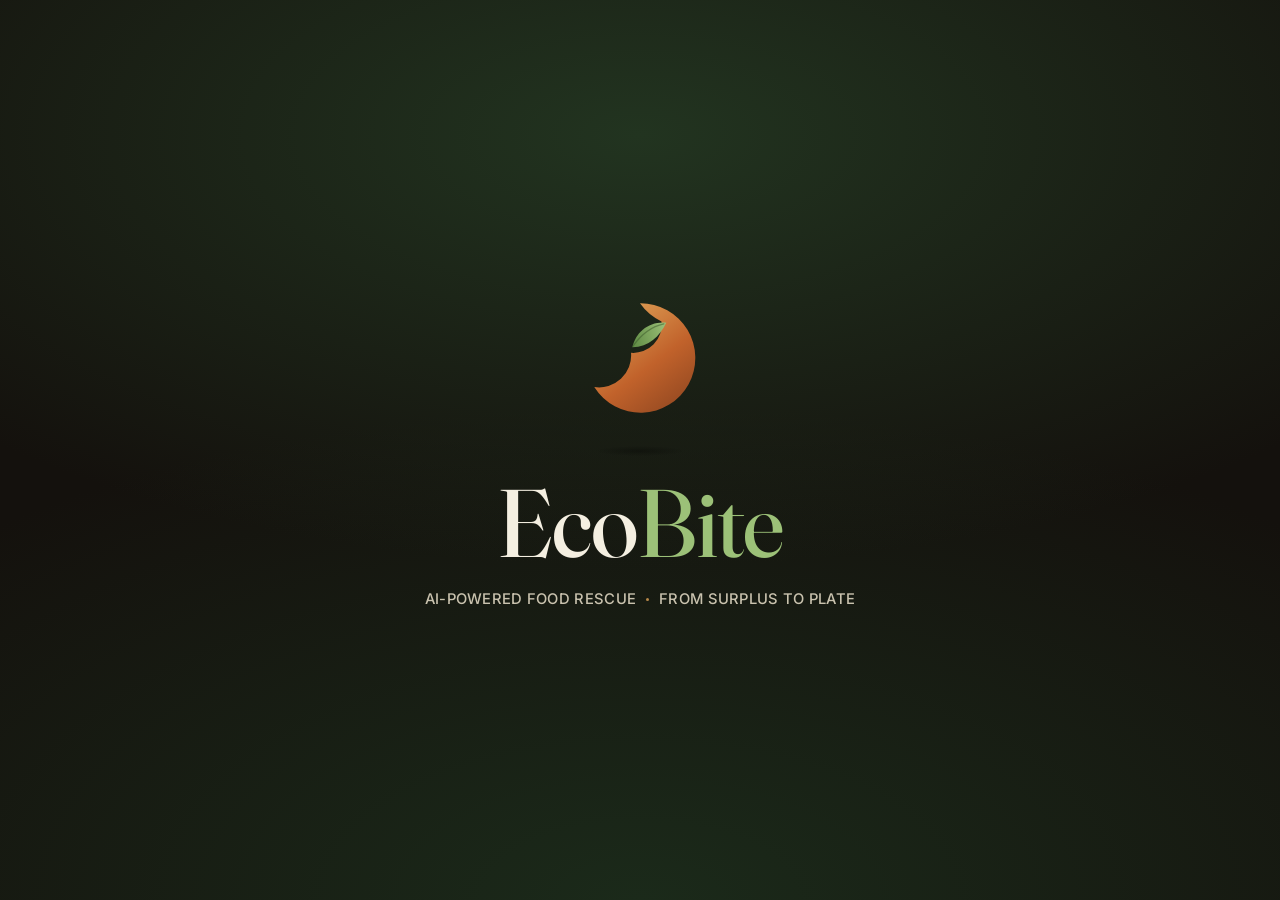
==== commit 373daaca: "Add files via upload" ====
--- a/index.html
+++ b/index.html
@@ -3,619 +3,249 @@
 <head>
 <meta charset="UTF-8">
 <meta name="viewport" content="width=device-width, initial-scale=1.0">
-<title>EcoBite — Rescue food before it's wasted</title>
+<title>EcoBite — AI-Powered Food Waste Reduction &amp; Redistribution</title>
 <link rel="preconnect" href="https://fonts.googleapis.com">
 <link rel="preconnect" href="https://fonts.gstatic.com" crossorigin>
-<link href="https://fonts.googleapis.com/css2?family=Fraunces:opsz,wght@9..144,400;9..144,500;9..144,600;9..144,700&family=Inter:wght@400;500;600;700&display=swap" rel="stylesheet">
+<link href="https://fonts.googleapis.com/css2?family=Fraunces:opsz,wght,SOFT@9..144,300..700,0..100&family=Inter:wght@400;500;600&display=swap" rel="stylesheet">
 <style>
+
   :root{
-    --bg-deep:#0B1F16;
-    --bg-deep-2:#12291D;
-    --bg-deep-3:#183524;
-    --cream:#F2EFE2;
-    --cream-2:#EAE5D2;
-    --ink:#15231A;
-    --ink-soft:#3B4E40;
-    --leaf:#4F9A52;
-    --leaf-bright:#8BC34A;
-    --orange:#F2994A;
-    --orange-deep:#D9782E;
-    --tomato:#E1573F;
-    --line-dark:rgba(255,255,255,0.14);
-    --line-light:rgba(21,35,26,0.12);
-    --max:1180px;
-  }
-
-  *{box-sizing:border-box;}
-  html{scroll-behavior:smooth;}
+    --soil:        #14110D;
+    --soil-2:      #1B2A1A;
+    --moss:        #223420;
+    --leaf:        #7FA65C;
+    --leaf-bright: #9CC178;
+    --amber:       #E0A458;
+    --rust:        #C1622B;
+    --cream:       #F4EFE1;
+    --cream-dim:   #C9C2AE;
+  }
+
+  *{ margin:0; padding:0; box-sizing:border-box; }
+
+  html, body{
+    height:100%;
+    background: var(--soil);
+    overflow: hidden;
+  }
+
   body{
-    margin:0;
-    background:var(--bg-deep);
-    color:var(--cream);
-    font-family:'Inter',sans-serif;
-    font-size:16px;
-    line-height:1.6;
-    -webkit-font-smoothing:antialiased;
-  }
-  img{max-width:100%;display:block;}
-  a{color:inherit;}
-  h1,h2,h3{
-    font-family:'Fraunces',serif;
-    font-weight:600;
-    line-height:1.08;
-    margin:0;
-    letter-spacing:-0.01em;
-  }
-  p{margin:0;}
-  .wrap{max-width:var(--max);margin:0 auto;padding:0 32px;}
-  section{position:relative;}
-  .visually-hidden{position:absolute;width:1px;height:1px;overflow:hidden;clip:rect(0,0,0,0);}
-
-  /* ---------- NAV ---------- */
-  header.site-nav{
-    position:fixed;top:0;left:0;right:0;z-index:50;
-    padding:20px 0;
-    transition:background .35s ease, padding .35s ease, border-color .35s ease;
-    border-bottom:1px solid transparent;
-  }
-  header.site-nav.scrolled{
-    background:rgba(11,31,22,0.86);
-    backdrop-filter:blur(10px);
-    padding:14px 0;
-    border-bottom:1px solid var(--line-dark);
-  }
-  .nav-row{display:flex;align-items:center;justify-content:space-between;gap:24px;}
-  .brand{display:flex;align-items:center;gap:10px;text-decoration:none;}
-  .brand img{height:28px;width:auto;}
-  .brand span{font-family:'Fraunces',serif;font-weight:600;font-size:1.15rem;color:var(--cream);}
-  nav.links{display:flex;align-items:center;gap:32px;}
-  nav.links a{
-    font-size:0.94rem;font-weight:500;text-decoration:none;color:var(--cream);
-    opacity:0.82;transition:opacity .2s ease;
-  }
-  nav.links a:hover{opacity:1;}
-  .btn{
-    display:inline-flex;align-items:center;justify-content:center;
-    padding:11px 22px;border-radius:100px;font-weight:600;font-size:0.94rem;
-    text-decoration:none;border:1px solid transparent;cursor:pointer;
-    transition:transform .18s ease, background .2s ease, box-shadow .2s ease, border-color .2s ease;
-    font-family:'Inter',sans-serif;
-  }
-  .btn:active{transform:translateY(1px);}
-  .btn-primary{background:var(--orange);color:#241004;}
-  .btn-primary:hover{background:var(--orange-deep);}
-  .btn-outline{border-color:var(--line-dark);color:var(--cream);background:transparent;}
-  .btn-outline:hover{border-color:var(--cream);}
-  .btn-dark{background:var(--ink);color:var(--cream-2);}
-  .btn-dark:hover{background:#233527;}
-
-  /* ---------- HERO ---------- */
-  .hero{
-    min-height:100vh;
-    display:flex;flex-direction:column;justify-content:center;
-    padding:150px 0 90px;
-    overflow:hidden;
+    font-family: 'Inter', sans-serif;
+    color: var(--cream);
+  }
+
+  .stage{
+    position: relative;
+    width: 100vw;
+    height: 100vh;
+    display: flex;
+    flex-direction: column;
+    align-items: center;
+    justify-content: center;
     background:
-      radial-gradient(ellipse 900px 520px at 18% -8%, rgba(139,195,74,0.16), transparent 60%),
-      radial-gradient(ellipse 700px 500px at 88% 6%, rgba(242,153,74,0.13), transparent 55%),
-      linear-gradient(180deg, var(--bg-deep) 0%, var(--bg-deep-2) 100%);
-  }
-  .hero-bg-photos{position:absolute;inset:0;z-index:0;pointer-events:none;}
-  .hero-bg-photos img{
-    position:absolute;border-radius:18px;object-fit:cover;
-    filter:saturate(0.75) brightness(0.55);
-    opacity:0.34;
-  }
-  .hbg-1{width:280px;height:360px;left:-60px;top:100px;transform:rotate(-9deg);}
-  .hbg-2{width:260px;height:320px;right:-50px;top:60px;transform:rotate(8deg);}
-  .hbg-3{width:220px;height:220px;right:6%;bottom:-40px;transform:rotate(-6deg);opacity:0.22;}
-
-  .hero-inner{position:relative;z-index:2;text-align:center;}
-  .hero-mark{
-    display:flex;align-items:center;justify-content:center;gap:18px;
-    margin-bottom:34px;flex-wrap:wrap;
-  }
-  .logo-icon-wrap{
-    animation:dropIn 1.15s cubic-bezier(.2,.8,.2,1) both;
-  }
-  .logo-icon-wrap img{width:clamp(64px,9vw,104px);height:auto;}
-  .logo-wordmark{
-    animation:emerge .65s cubic-bezier(.2,.9,.3,1) both;
-    animation-delay:0.95s;
-  }
-  .logo-wordmark img{height:clamp(38px,5.4vw,60px);width:auto;}
-
-  @keyframes dropIn{
-    0%{transform:translateY(-150vh) rotate(-12deg) scale(1);opacity:0;}
-    8%{opacity:1;}
-    50%{transform:translateY(0) rotate(6deg) scale(1);opacity:1;}
-    62%{transform:translateY(-14px) rotate(-3deg) scaleY(0.9) scaleX(1.06);}
-    75%{transform:translateY(7px) rotate(2deg) scaleY(1.05) scaleX(0.97);}
-    88%{transform:translateY(-2px) rotate(-1deg) scale(1);}
-    100%{transform:translateY(0) rotate(0deg) scale(1);opacity:1;}
-  }
+      radial-gradient(ellipse 120% 80% at 50% 15%, var(--moss) 0%, transparent 60%),
+      radial-gradient(ellipse 140% 100% at 50% 100%, var(--soil-2) 0%, transparent 55%),
+      var(--soil);
+    perspective: 1200px;
+    overflow: hidden;
+  }
+
+  /* ---------- ambient motes: waste settling → drifting up as nutrients ---------- */
+  .motes{
+    position: absolute;
+    inset: 0;
+    pointer-events: none;
+  }
+  .mote{
+    position: absolute;
+    bottom: -5%;
+    border-radius: 50%;
+    opacity: 0;
+    filter: blur(0.5px);
+    animation: drift linear infinite;
+  }
+  @keyframes drift{
+    0%   { transform: translateY(0) translateX(0); opacity: 0; }
+    8%   { opacity: 0.55; }
+    92%  { opacity: 0.35; }
+    100% { transform: translateY(-115vh) translateX(var(--drift-x, 20px)); opacity: 0; }
+  }
+
+  /* ---------- the mark: falls from above with weight, settles with a bounce ---------- */
+  .mark-wrap{
+    width: clamp(84px, 11vw, 132px);
+    height: clamp(84px, 11vw, 132px);
+    margin-bottom: clamp(18px, 2.4vw, 28px);
+    transform: translateY(-140vh) rotate(-14deg);
+    animation: fall 1.15s cubic-bezier(.31,.98,.4,1.18) 0.15s forwards;
+  }
+
+  @keyframes fall{
+    0%   { transform: translateY(-140vh) rotate(-14deg); }
+    62%  { transform: translateY(6px)     rotate(4deg); }
+    78%  { transform: translateY(-14px)   rotate(-2deg); }
+    90%  { transform: translateY(4px)     rotate(1deg); }
+    100% { transform: translateY(0)       rotate(0deg); }
+  }
+
+  .mark-wrap svg{ width:100%; height:100%; display:block; }
+
+  /* soft contact shadow that squashes into place with the landing */
+  .contact-shadow{
+    width: clamp(60px, 8vw, 96px);
+    height: 10px;
+    border-radius: 50%;
+    background: radial-gradient(ellipse, rgba(0,0,0,0.55) 0%, transparent 75%);
+    transform: scaleX(0.3);
+    opacity: 0;
+    margin-top: -6px;
+    margin-bottom: clamp(10px, 1.6vw, 18px);
+    animation: shadow-land 1.15s cubic-bezier(.31,.98,.4,1.18) 0.15s forwards;
+  }
+  @keyframes shadow-land{
+    0%   { transform: scaleX(0.15); opacity: 0; }
+    62%  { transform: scaleX(1.1); opacity: 0.7; }
+    78%  { transform: scaleX(0.75); opacity: 0.45; }
+    100% { transform: scaleX(0.9); opacity: 0.55; }
+  }
+
+  /* ---------- wordmark: pulled forward from behind the dark ---------- */
+  .wordmark{
+    font-family: 'Fraunces', serif;
+    font-optical-sizing: auto;
+    font-weight: 460;
+    font-size: clamp(2.6rem, 9vw, 6rem);
+    letter-spacing: -0.01em;
+    line-height: 1;
+    color: var(--cream);
+    opacity: 0;
+    filter: blur(14px);
+    transform: translateZ(-600px) scale(0.72);
+    transform-style: preserve-3d;
+    animation: emerge 1.05s cubic-bezier(.22,.82,.26,1.02) 1.05s forwards;
+  }
+
   @keyframes emerge{
-    0%{opacity:0;transform:translateX(-46px) scale(0.4);}
-    100%{opacity:1;transform:translateX(0) scale(1);}
-  }
-
-  .hero h1{
-    font-size:clamp(2.3rem,5.4vw,4.1rem);
-    max-width:15ch;margin:0 auto 22px;
-    opacity:0;transform:translateY(16px);
-    animation:fadeUp .7s ease-out both;animation-delay:1.15s;
-    color:var(--cream);
-  }
-  .hero .lede{
-    max-width:52ch;margin:0 auto 38px;
-    font-size:1.1rem;color:rgba(242,239,226,0.78);
-    opacity:0;transform:translateY(16px);
-    animation:fadeUp .7s ease-out both;animation-delay:1.35s;
-  }
-  .hero .cta-row{
-    display:flex;gap:16px;justify-content:center;flex-wrap:wrap;
-    opacity:0;transform:translateY(16px);
-    animation:fadeUp .7s ease-out both;animation-delay:1.5s;
-  }
-  @keyframes fadeUp{to{opacity:1;transform:none;}}
-
-  .scroll-cue{
-    position:absolute;left:50%;bottom:34px;transform:translateX(-50%);
-    display:flex;flex-direction:column;align-items:center;gap:8px;
-    opacity:0;animation:fadeUp .6s ease-out both;animation-delay:1.9s;
-    z-index:2;
-  }
-  .scroll-cue span{font-size:0.78rem;letter-spacing:0.02em;color:rgba(242,239,226,0.55);}
-  .scroll-cue .chev{
-    width:11px;height:11px;border-right:2px solid rgba(242,239,226,0.55);
-    border-bottom:2px solid rgba(242,239,226,0.55);
-    transform:rotate(45deg);
-    animation:bob 1.7s ease-in-out infinite;
-  }
-  @keyframes bob{0%,100%{transform:rotate(45deg) translate(0,0);}50%{transform:rotate(45deg) translate(4px,4px);}}
+    0%   { opacity: 0;    filter: blur(14px); transform: translateZ(-600px) scale(0.72); }
+    65%  { opacity: 1;    filter: blur(0px);  transform: translateZ(0)      scale(1.035); }
+    100% { opacity: 1;    filter: blur(0px);  transform: translateZ(0)      scale(1); }
+  }
+
+  .wordmark .bite{
+    color: var(--leaf-bright);
+  }
+
+  /* ---------- tagline: settles in last ---------- */
+  .tagline{
+    margin-top: clamp(14px, 2vw, 20px);
+    font-size: clamp(0.82rem, 1.15vw, 1rem);
+    font-weight: 500;
+    letter-spacing: 0.02em;
+    color: var(--cream-dim);
+    opacity: 0;
+    transform: translateY(10px);
+    animation: settle 0.7s ease-out 1.95s forwards;
+  }
+  @keyframes settle{
+    to{ opacity: 1; transform: translateY(0); }
+  }
+
+  .tagline .divider{
+    display:inline-block;
+    width: 3px; height: 3px;
+    border-radius: 50%;
+    background: var(--amber);
+    margin: 0 10px;
+    vertical-align: middle;
+    opacity: 0.8;
+  }
 
   @media (prefers-reduced-motion: reduce){
-    .logo-icon-wrap,.logo-wordmark,.hero h1,.hero .lede,.hero .cta-row,.scroll-cue{
-      animation:none !important;opacity:1 !important;transform:none !important;
+    .mark-wrap, .contact-shadow, .wordmark, .tagline, .mote{
+      animation: none !important;
+      opacity: 1 !important;
+      filter: none !important;
+      transform: none !important;
     }
-    .scroll-cue .chev{animation:none !important;}
-    html{scroll-behavior:auto;}
-  }
-
-  /* ---------- STATS ---------- */
-  .stats{
-    background:var(--cream);color:var(--ink);
-    padding:110px 0 100px;
-  }
-  .stats h2{
-    font-size:clamp(1.7rem,3.2vw,2.5rem);
-    max-width:18ch;margin-bottom:56px;
-    color:var(--ink);
-  }
-  .stats-grid{
-    display:grid;grid-template-columns:1.1fr 1fr;gap:64px;align-items:center;
-  }
-  .stat-photo{
-    position:relative;
-  }
-  .stat-photo img{
-    width:100%;aspect-ratio:4/5;object-fit:cover;border-radius:20px;
-    transform:rotate(-3deg);
-    box-shadow:0 26px 50px -20px rgba(21,35,26,0.35);
-    background:var(--cream-2);
-  }
-  .stat-photo .caption{
-    position:absolute;bottom:-18px;left:20px;
-    background:var(--ink);color:var(--cream-2);
-    padding:10px 16px;border-radius:10px;
-    font-size:0.82rem;font-weight:500;
-    transform:rotate(2deg);
-    box-shadow:0 12px 24px -10px rgba(0,0,0,0.4);
-  }
-  .stat-list{display:flex;flex-direction:column;gap:34px;}
-  .stat-item{border-top:1px solid var(--line-light);padding-top:22px;}
-  .stat-item:first-child{border-top:none;padding-top:0;}
-  .stat-number{
-    font-family:'Fraunces',serif;font-weight:600;font-size:clamp(2.2rem,3.6vw,3.1rem);
-    color:var(--ink);display:block;line-height:1;
-  }
-  .stat-number .unit{font-size:0.5em;font-weight:500;margin-left:4px;color:var(--ink-soft);}
-  .stat-item p{margin-top:10px;max-width:44ch;color:var(--ink-soft);font-size:0.98rem;}
-  .stat-source{
-    margin-top:44px;font-size:0.82rem;color:var(--ink-soft);opacity:0.75;
-  }
-
-  /* ---------- HOW IT WORKS ---------- */
-  .how{
-    background:var(--bg-deep-2);
-    padding:120px 0;
-    border-top:1px solid var(--line-dark);
-  }
-  .how-head{max-width:640px;margin-bottom:70px;}
-  .how-head h2{font-size:clamp(1.8rem,3.4vw,2.6rem);color:var(--cream);margin-bottom:16px;}
-  .how-head p{color:rgba(242,239,226,0.72);font-size:1.05rem;max-width:52ch;}
-
-  .step{
-    display:grid;grid-template-columns:0.9fr 1.1fr;gap:56px;align-items:center;
-    padding:52px 0;border-top:1px solid var(--line-dark);
-  }
-  .step:last-child{padding-bottom:0;}
-  .step:nth-child(even){grid-template-columns:1.1fr 0.9fr;}
-  .step:nth-child(even) .step-media{order:2;}
-  .step:nth-child(even) .step-text{order:1;}
-  .step-index{
-    font-family:'Fraunces',serif;color:var(--leaf-bright);font-size:0.95rem;
-    letter-spacing:0.02em;margin-bottom:14px;display:block;font-weight:600;
-  }
-  .step-text h3{font-size:clamp(1.4rem,2.2vw,1.9rem);color:var(--cream);margin-bottom:14px;}
-  .step-text p{color:rgba(242,239,226,0.75);max-width:46ch;font-size:1rem;}
-  .step-media img{
-    width:100%;aspect-ratio:5/4;object-fit:cover;border-radius:16px;
-    background:var(--bg-deep-3);
-  }
-
-  /* ---------- COLLAGE / NETWORK ---------- */
-  .network{
-    background:var(--bg-deep);
-    padding:120px 0 130px;
-  }
-  .network-head{max-width:640px;margin:0 auto 64px;text-align:center;}
-  .network-head h2{font-size:clamp(1.8rem,3.4vw,2.6rem);color:var(--cream);margin-bottom:16px;}
-  .network-head p{color:rgba(242,239,226,0.72);font-size:1.05rem;max-width:52ch;margin:0 auto;}
-
-  .collage{
-    display:grid;
-    grid-template-columns:repeat(6,1fr);
-    grid-auto-rows:120px;
-    gap:18px;
-    max-width:1040px;margin:0 auto;
-  }
-  .tile{
-    position:relative;border-radius:16px;overflow:hidden;
-    box-shadow:0 20px 40px -22px rgba(0,0,0,0.55);
-    transition:transform .35s ease;
-  }
-  .tile img{width:100%;height:100%;object-fit:cover;background:var(--bg-deep-3);}
-  .tile .tag{
-    position:absolute;left:14px;bottom:14px;
-    background:rgba(11,31,22,0.72);backdrop-filter:blur(4px);
-    color:var(--cream);font-size:0.78rem;font-weight:500;
-    padding:6px 12px;border-radius:100px;
-  }
-  .t1{grid-column:1 / 3;grid-row:1 / 3;transform:rotate(-2deg);}
-  .t2{grid-column:3 / 5;grid-row:1 / 2;transform:rotate(1.5deg);}
-  .t3{grid-column:5 / 7;grid-row:1 / 3;transform:rotate(-1deg);}
-  .t4{grid-column:3 / 4;grid-row:2 / 3;transform:rotate(2deg);}
-  .t5{grid-column:4 / 5;grid-row:2 / 3;transform:rotate(-1.5deg);}
-  .t6{grid-column:1 / 3;grid-row:3 / 4;transform:rotate(1deg);}
-  .t7{grid-column:3 / 5;grid-row:3 / 4;transform:rotate(-2deg);}
-  .t8{grid-column:5 / 7;grid-row:3 / 4;transform:rotate(1.5deg);}
-
-  /* ---------- CTA ---------- */
-  .cta-band{
-    background:linear-gradient(180deg, var(--bg-deep-2), var(--ink) 140%);
-    padding:120px 0;
-    border-top:1px solid var(--line-dark);
-    text-align:center;
-  }
-  .cta-band h2{
-    font-size:clamp(1.9rem,4vw,3rem);color:var(--cream);
-    max-width:16ch;margin:0 auto 18px;
-  }
-  .cta-band p{color:rgba(242,239,226,0.72);max-width:50ch;margin:0 auto 38px;font-size:1.05rem;}
-  form.waitlist{
-    display:flex;gap:10px;justify-content:center;flex-wrap:wrap;max-width:460px;margin:0 auto;
-  }
-  form.waitlist input[type="email"]{
-    flex:1 1 240px;padding:13px 18px;border-radius:100px;border:1px solid var(--line-dark);
-    background:rgba(255,255,255,0.06);color:var(--cream);font-size:0.95rem;font-family:'Inter',sans-serif;
-    outline:none;transition:border-color .2s ease;
-  }
-  form.waitlist input[type="email"]::placeholder{color:rgba(242,239,226,0.45);}
-  form.waitlist input[type="email"]:focus{border-color:var(--leaf-bright);}
-  .waitlist-note{margin-top:16px;font-size:0.85rem;color:rgba(242,239,226,0.55);}
-  .waitlist-success{
-    display:none;margin-top:22px;color:var(--leaf-bright);font-weight:500;font-size:0.98rem;
-  }
-
-  /* ---------- FOOTER ---------- */
-  footer{background:var(--ink);color:rgba(242,239,226,0.65);padding:64px 0 32px;}
-  .footer-top{
-    display:flex;justify-content:space-between;gap:40px;flex-wrap:wrap;
-    padding-bottom:44px;border-bottom:1px solid rgba(255,255,255,0.1);
-  }
-  .footer-brand .brand span{color:var(--cream-2);}
-  .footer-brand p{margin-top:14px;max-width:32ch;font-size:0.9rem;}
-  .footer-cols{display:flex;gap:64px;flex-wrap:wrap;}
-  .footer-col h4{font-size:0.88rem;color:var(--cream-2);margin-bottom:14px;font-weight:600;}
-  .footer-col a{display:block;font-size:0.88rem;margin-bottom:10px;text-decoration:none;color:rgba(242,239,226,0.62);transition:color .2s ease;}
-  .footer-col a:hover{color:var(--cream-2);}
-  .footer-bottom{
-    display:flex;justify-content:space-between;flex-wrap:wrap;gap:12px;
-    padding-top:26px;font-size:0.8rem;color:rgba(242,239,226,0.45);
-  }
-
-  /* ---------- RESPONSIVE ---------- */
-  @media (max-width:860px){
-    .stats-grid{grid-template-columns:1fr;gap:44px;}
-    .stat-photo img{aspect-ratio:16/10;transform:rotate(0);}
-    .stat-photo .caption{display:none;}
-    .step,.step:nth-child(even){grid-template-columns:1fr;gap:26px;}
-    .step:nth-child(even) .step-media,.step:nth-child(even) .step-text{order:0;}
-    .collage{grid-template-columns:repeat(2,1fr);grid-auto-rows:150px;}
-    .t1,.t2,.t3,.t4,.t5,.t6,.t7,.t8{grid-column:auto;grid-row:auto;transform:rotate(0);}
-    nav.links{display:none;}
-  }
-  @media (max-width:520px){
-    .hero{padding-top:130px;}
-    .hero-mark{gap:10px;}
-    .wrap{padding:0 20px;}
+    .contact-shadow{ transform: scaleX(0.9); }
   }
 </style>
 </head>
 <body>
 
-<header class="site-nav" id="siteNav">
-  <div class="wrap nav-row">
-    <a href="#top" class="brand">
-      <img src="[data-uri]" alt="">
-      <span>ecobite</span>
-    </a>
-    <nav class="links">
-      <a href="#how">How it works</a>
-      <a href="#impact">Impact</a>
-      <a href="#network">Who it's for</a>
-    </nav>
-    <a href="#top" class="btn btn-primary">Home</a>
+  <div class="stage" id="stage">
+
+    <div class="motes" id="motes"></div>
+
+    <div class="mark-wrap">
+      <!-- EcoBite mark: a circle with a bite taken out, a leaf sprouting from the wound -->
+      <svg viewBox="0 0 140 140" xmlns="http://www.w3.org/2000/svg">
+        <defs>
+          <linearGradient id="bodyGrad" x1="20%" y1="0%" x2="90%" y2="100%">
+            <stop offset="0%" stop-color="#E0A458"/>
+            <stop offset="55%" stop-color="#C1622B"/>
+            <stop offset="100%" stop-color="#8F4620"/>
+          </linearGradient>
+          <linearGradient id="leafGrad" x1="0%" y1="100%" x2="100%" y2="0%">
+            <stop offset="0%" stop-color="#5E8A43"/>
+            <stop offset="100%" stop-color="#9CC178"/>
+          </linearGradient>
+        </defs>
+
+        <!-- body: circle with an organic bite removed from upper-right -->
+        <path d="
+          M 70 12
+          A 58 58 0 1 1 21.5 100.8
+          A 34 34 0 0 0 60.5 64.5
+          A 30 30 0 0 0 92.8 31.2
+          A 58 58 0 0 1 70 12
+          Z"
+          fill="url(#bodyGrad)"/>
+
+        <!-- leaf sprouting from the bite -->
+        <g transform="translate(70,34) rotate(18)">
+          <path d="M 0 26 C -2 10, 8 -6, 26 -10 C 24 6, 16 20, 0 26 Z" fill="url(#leafGrad)"/>
+          <path d="M 0 25 C 4 12, 10 0, 24 -8" stroke="#3F5E2C" stroke-width="1.4" fill="none" stroke-linecap="round" opacity="0.55"/>
+        </g>
+      </svg>
+    </div>
+
+    <div class="contact-shadow"></div>
+
+    <h1 class="wordmark">Eco<span class="bite">Bite</span></h1>
+
+    <p class="tagline">AI-POWERED FOOD RESCUE<span class="divider"></span>FROM SURPLUS TO PLATE</p>
+
   </div>
-</header>
-
-<main id="top">
-
-  <!-- HERO -->
-  <section class="hero">
-    <div class="hero-bg-photos" aria-hidden="true">
-      <img class="hbg-1" src="https://images.unsplash.com/photo-1542838132-92c53300491e?auto=format&fit=crop&w=500&q=70" alt="" loading="lazy">
-      <img class="hbg-2" src="https://images.unsplash.com/photo-1599059813005-11265ba4b4ce?auto=format&fit=crop&w=480&q=70" alt="" loading="lazy">
-      <img class="hbg-3" src="https://images.unsplash.com/photo-1593113598332-cd288d649433?auto=format&fit=crop&w=400&q=70" alt="" loading="lazy">
-    </div>
-    <div class="wrap hero-inner">
-      <div class="hero-mark">
-        <div class="logo-icon-wrap">
-          <img src="[data-uri]" alt="EcoBite">
-        </div>
-        <div class="logo-wordmark">
-          <img src="[data-uri]" alt="EcoBite">
-        </div>
-      </div>
-      <h1>Good food shouldn't end up in the bin.</h1>
-      <p class="lede">EcoBite predicts surplus before it happens, matches it to the people and organizations who need it, and gets it moving while it's still good to eat.</p>
-      <div class="cta-row">
-        <a href="#how" class="btn btn-primary">See how it works</a>
-        <a href="#join" class="btn btn-outline">Sign up</a>
-      </div>
-    </div>
-    <div class="scroll-cue">
-      <span>Scroll</span>
-      <div class="chev"></div>
-    </div>
-  </section>
-
-  <!-- STATS -->
-  <section class="stats" id="impact">
-    <div class="wrap">
-      <h2>Every year, good food goes to waste before it ever reaches a plate.</h2>
-      <div class="stats-grid">
-        <div class="stat-photo">
-          <img src="https://images.unsplash.com/photo-1644575881028-9f170fd241ed?auto=format&fit=crop&w=900&q=80" alt="Crate of discarded fresh vegetables" loading="lazy">
-          <div class="caption">This was still edible.</div>
-        </div>
-        <div class="stat-list">
-          <div class="stat-item">
-            <span class="stat-number" data-count="1.05" data-suffix="B" data-decimals="2">0<span class="unit">tonnes wasted globally in 2022</span></span>
-            <p>Nearly a fifth of all food available to consumers is thrown away at the retail, food-service, and household level each year.</p>
-          </div>
-          <div class="stat-item">
-            <span class="stat-number" data-count="1" data-suffix="B" data-decimals="0">0<span class="unit">meals wasted by households, daily</span></span>
-            <p>That's the conservative estimate for edible food discarded in homes alone, every single day, worldwide.</p>
-          </div>
-          <div class="stat-item">
-            <span class="stat-number" data-count="783" data-suffix="M" data-decimals="0">0<span class="unit">people faced hunger the same year</span></span>
-            <p>The waste isn't happening because there isn't enough food. It's a matching and logistics problem — which is exactly what EcoBite is built to solve.</p>
-          </div>
-        </div>
-      </div>
-      <p class="stat-source">Source: UNEP Food Waste Index Report 2024.</p>
-    </div>
-  </section>
-
-  <!-- HOW IT WORKS -->
-  <section class="how" id="how">
-    <div class="wrap">
-      <div class="how-head">
-        <h2>Three steps, moving in real time</h2>
-        <p>EcoBite runs continuously in the background of a restaurant, grocer, or kitchen's normal operations — no extra work required to take part.</p>
-      </div>
-
-      <div class="step">
-        <div class="step-media">
-          <img src="https://images.unsplash.com/photo-1556911220-dabc1f02913a?auto=format&fit=crop&w=900&q=80" alt="Restaurant kitchen preparing food" loading="lazy">
-        </div>
-        <div class="step-text">
-          <span class="step-index">01 — Predict</span>
-          <h3>Forecasting surplus before it's thrown out</h3>
-          <p>Models trained on sales patterns, expiry windows, and delivery schedules flag surplus at restaurants, grocers, and farms hours or days before it would otherwise go to waste.</p>
-        </div>
-      </div>
-
-      <div class="step">
-        <div class="step-media">
-          <img src="https://images.unsplash.com/photo-1599059813005-11265ba4b4ce?auto=format&fit=crop&w=900&q=80" alt="Volunteers coordinating a food handoff" loading="lazy">
-        </div>
-        <div class="step-text">
-          <span class="step-index">02 — Connect</span>
-          <h3>Matching surplus to real need, instantly</h3>
-          <p>The moment surplus is flagged, EcoBite matches it with nearby shelters, food banks, and community fridges based on what they need, how much they can store, and how close they are.</p>
-        </div>
-      </div>
-
-      <div class="step">
-        <div class="step-media">
-          <img src="https://images.unsplash.com/photo-1593113598332-cd288d649433?auto=format&fit=crop&w=900&q=80" alt="Volunteer driver loading food for delivery" loading="lazy">
-        </div>
-        <div class="step-text">
-          <span class="step-index">03 — Redistribute</span>
-          <h3>Getting it there while it still matters</h3>
-          <p>Optimized pickup and delivery routes get volunteers and drivers moving fast, with every handoff tracked from donor to recipient so nothing gets lost in between.</p>
-        </div>
-      </div>
-    </div>
-  </section>
-
-  <!-- NETWORK / COLLAGE -->
-  <section class="network" id="network">
-    <div class="wrap">
-      <div class="network-head">
-        <h2>Built for everyone in the chain</h2>
-        <p>Restaurants and grocers with surplus, volunteers who move it, and community organizations who distribute it — all coordinated on one platform.</p>
-      </div>
-      <div class="collage">
-        <div class="tile t1"><img src="https://images.unsplash.com/photo-1488459716781-31db52582fe9?auto=format&fit=crop&w=700&q=75" alt="Farmers market with fresh produce" loading="lazy"><span class="tag">Donors</span></div>
-        <div class="tile t2"><img src="https://images.unsplash.com/photo-1593113616828-6f22bca04804?auto=format&fit=crop&w=700&q=75" alt="Volunteers packing food boxes" loading="lazy"></div>
-        <div class="tile t3"><img src="https://images.unsplash.com/photo-1562709902-31c9a3b1ad5c?auto=format&fit=crop&w=700&q=75" alt="Community kitchen serving a meal" loading="lazy"><span class="tag">Recipients</span></div>
-        <div class="tile t4"><img src="https://images.unsplash.com/photo-1608686207856-001b95cf60ca?auto=format&fit=crop&w=500&q=75" alt="Delivery rider" loading="lazy"></div>
-        <div class="tile t5"><img src="https://images.unsplash.com/photo-1550989460-0adf9ea622e2?auto=format&fit=crop&w=500&q=75" alt="Fresh vegetables" loading="lazy"></div>
-        <div class="tile t6"><img src="https://images.unsplash.com/photo-1516594798947-e65505dbb29d?auto=format&fit=crop&w=700&q=75" alt="Shelves at a food bank" loading="lazy"><span class="tag">Storage</span></div>
-        <div class="tile t7"><img src="https://images.unsplash.com/photo-1597362925123-77861d3fbac7?auto=format&fit=crop&w=700&q=75" alt="Grocery store produce section" loading="lazy"></div>
-        <div class="tile t8"><img src="https://images.unsplash.com/photo-1593113646773-028c64a8f1b8?auto=format&fit=crop&w=700&q=75" alt="Volunteers working together" loading="lazy"><span class="tag">Volunteers</span></div>
-      </div>
-    </div>
-  </section>
-
-  <!-- CTA -->
-  <section class="cta-band" id="join">
-    <div class="wrap">
-      <h2>Help us get surplus food where it's needed.</h2>
-      <p>We're onboarding restaurants, grocers, and community organizations city by city. Sign up and we'll reach out when EcoBite is ready near you.</p>
-      <form class="waitlist" id="waitlistForm">
-        <label for="email" class="visually-hidden">Email address</label>
-        <input type="email" id="email" name="email" placeholder="you@example.com" required>
-        <button type="submit" class="btn btn-dark">Sign up</button>
-      </form>
-      <p class="waitlist-note">No spam — just a note when we launch in your city.</p>
-      <p class="waitlist-success" id="waitlistSuccess">You're on the list. We'll be in touch soon.</p>
-    </div>
-  </section>
-
-</main>
-
-<footer>
-  <div class="wrap">
-    <div class="footer-top">
-      <div class="footer-brand">
-        <a href="#top" class="brand">
-          <img src="[data-uri]" alt="">
-          <span>ecobite</span>
-        </a>
-        <p>An AI-powered ecosystem that predicts food waste and redistributes surplus before it's too late.</p>
-      </div>
-      <div class="footer-cols">
-        <div class="footer-col">
-          <h4>Product</h4>
-          <a href="#how">How it works</a>
-          <a href="#impact">Impact</a>
-          <a href="#network">Who it's for</a>
-        </div>
-        <div class="footer-col">
-          <h4>Get involved</h4>
-          <a href="#join">For restaurants</a>
-          <a href="#join">For nonprofits</a>
-          <a href="#join">For volunteers</a>
-        </div>
-      </div>
-    </div>
-    <div class="footer-bottom">
-      <span>© 2026 EcoBite. Concept preview — not a live service.</span>
-      <span>Photography via Unsplash contributors, for concept preview purposes.</span>
-    </div>
-  </div>
-</footer>
 
 <script>
-  // Nav background on scroll
-  const nav = document.getElementById('siteNav');
-  const onScroll = () => {
-    if(window.scrollY > 40){ nav.classList.add('scrolled'); }
-    else{ nav.classList.remove('scrolled'); }
-  };
-  document.addEventListener('scroll', onScroll, {passive:true});
-  onScroll();
-
-  const reduceMotion = window.matchMedia('(prefers-reduced-motion: reduce)').matches;
-
-  // Count-up stats
-  const statEls = document.querySelectorAll('.stat-number');
-  const animateCount = (el) => {
-    const target = parseFloat(el.dataset.count);
-    const decimals = parseInt(el.dataset.decimals || '0', 10);
-    const suffix = el.dataset.suffix || '';
-    const unitEl = el.querySelector('.unit');
-    const duration = 1200;
-    const start = performance.now();
-    const step = (now) => {
-      const p = Math.min((now - start) / duration, 1);
-      const eased = 1 - Math.pow(1 - p, 3);
-      const val = target * eased;
-      el.firstChild.nodeValue = val.toFixed(decimals) + suffix + ' ';
-      if(unitEl) el.appendChild(unitEl); // keep unit span attached after text update
-      if(p < 1){ requestAnimationFrame(step); }
-    };
-    if(reduceMotion){
-      el.firstChild.nodeValue = target.toFixed(decimals) + suffix + ' ';
-      if(unitEl) el.appendChild(unitEl);
-    } else {
-      requestAnimationFrame(step);
+  // Ambient motes — soil-toned particles drifting upward (decay → nourishment)
+  (function(){
+    const container = document.getElementById('motes');
+    const count = window.matchMedia('(prefers-reduced-motion: reduce)').matches ? 0 : 22;
+    const colors = ['#E0A458', '#7FA65C', '#C1622B'];
+
+    for (let i = 0; i < count; i++){
+      const el = document.createElement('div');
+      el.className = 'mote';
+      const size = 2 + Math.random() * 4;
+      const left = Math.random() * 100;
+      const duration = 9 + Math.random() * 10;
+      const delay = Math.random() * 12;
+      const driftX = (Math.random() * 60 - 30) + 'px';
+      const color = colors[Math.floor(Math.random() * colors.length)];
+
+      el.style.width = size + 'px';
+      el.style.height = size + 'px';
+      el.style.left = left + '%';
+      el.style.background = color;
+      el.style.setProperty('--drift-x', driftX);
+      el.style.animationDuration = duration + 's';
+      el.style.animationDelay = delay + 's';
+
+      container.appendChild(el);
     }
-  };
-
-  const statObserver = new IntersectionObserver((entries) => {
-    entries.forEach(entry => {
-      if(entry.isIntersecting){
-        animateCount(entry.target);
-        statObserver.unobserve(entry.target);
-      }
-    });
-  }, {threshold:0.5});
-  statEls.forEach(el => statObserver.observe(el));
-
-  // Subtle collage parallax on pointer devices only
-  const collage = document.querySelector('.collage');
-  if(collage && window.matchMedia('(pointer: fine)').matches && !reduceMotion){
-    const tiles = collage.querySelectorAll('.tile');
-    const baseRot = {};
-    tiles.forEach(t => { baseRot[t.className] = t.style.transform; });
-    collage.addEventListener('mousemove', (e) => {
-      const rect = collage.getBoundingClientRect();
-      const x = (e.clientX - rect.left) / rect.width - 0.5;
-      const y = (e.clientY - rect.top) / rect.height - 0.5;
-      tiles.forEach((tile, i) => {
-        const depth = (i % 3 + 1) * 3;
-        tile.style.transform = `translate(${x*depth}px, ${y*depth}px)`;
-      });
-    });
-    collage.addEventListener('mouseleave', () => {
-      tiles.forEach(tile => { tile.style.transform = ''; });
-    });
-  }
-
-  // Waitlist form (demo only, no backend)
-  const form = document.getElementById('waitlistForm');
-  const success = document.getElementById('waitlistSuccess');
-  form.addEventListener('submit', (e) => {
-    e.preventDefault();
-    form.style.display = 'none';
-    success.style.display = 'block';
-  });
+  })();
 </script>
 
 </body>
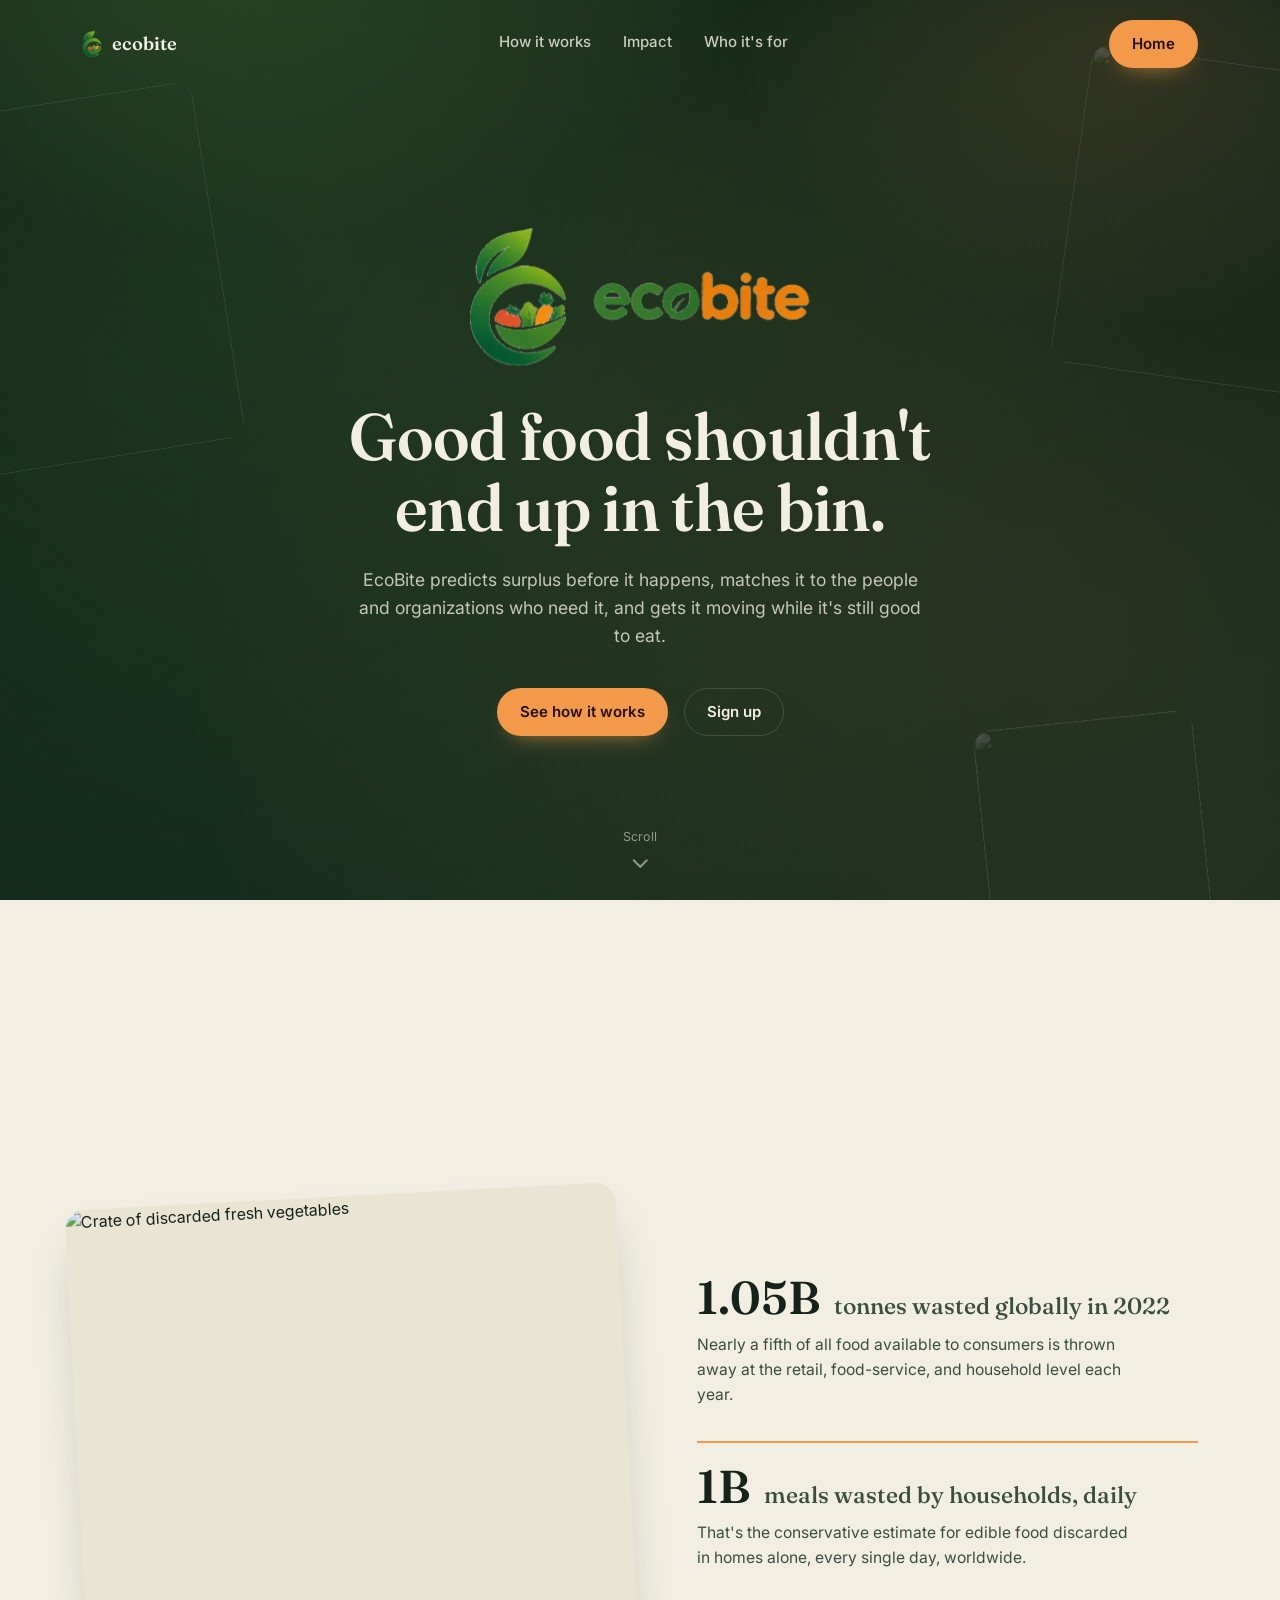
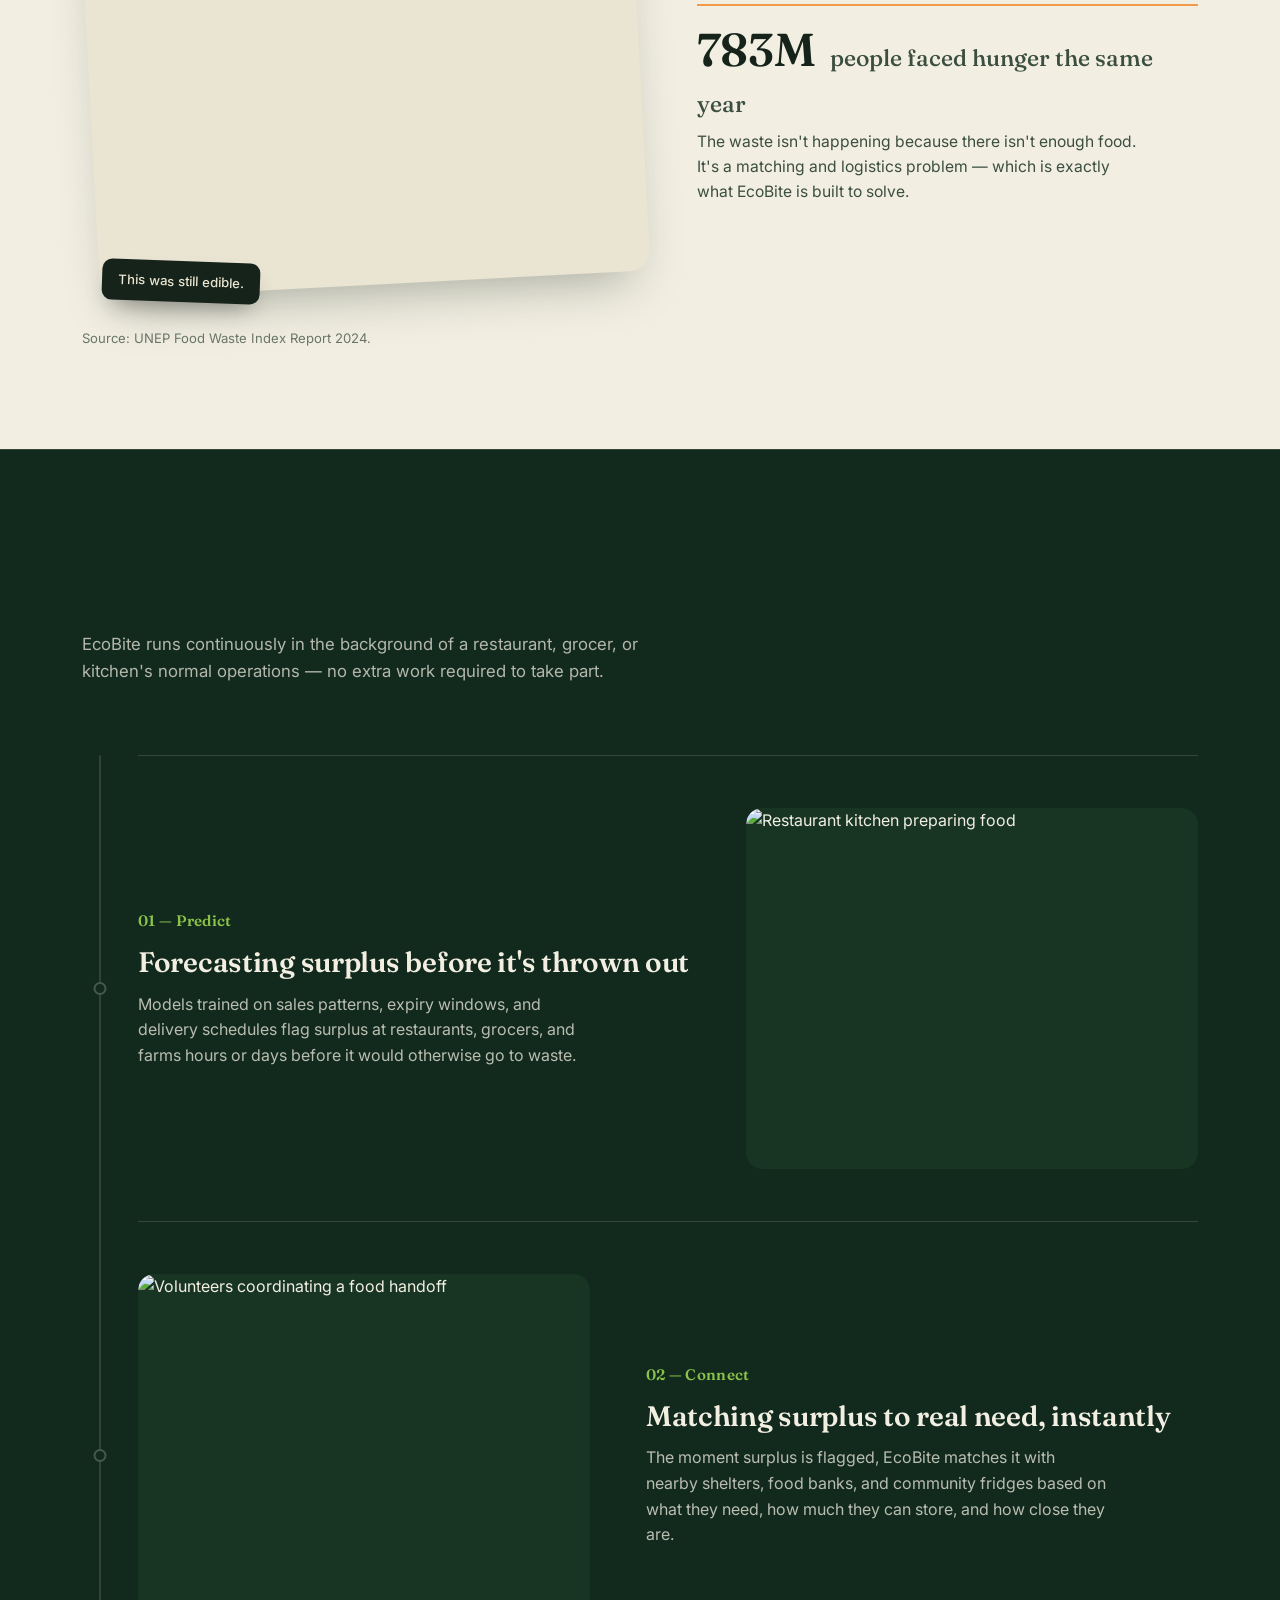
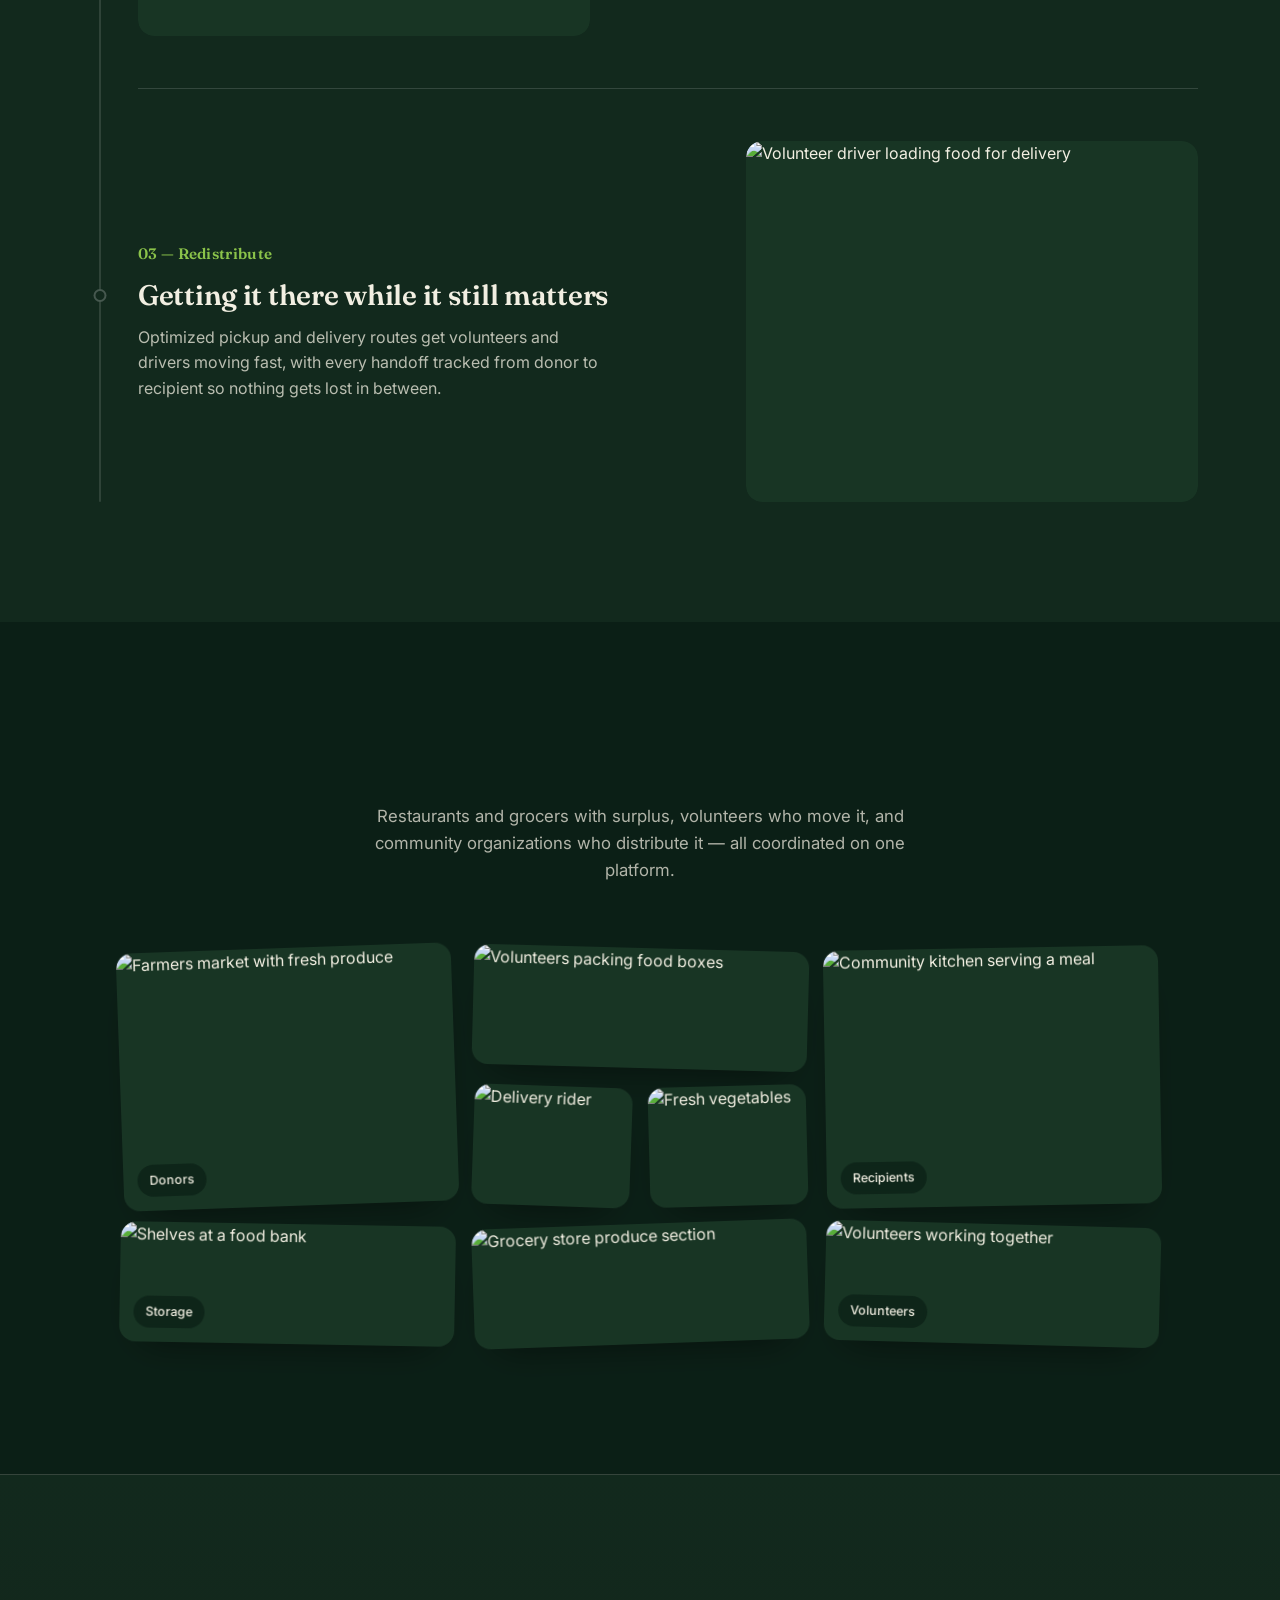
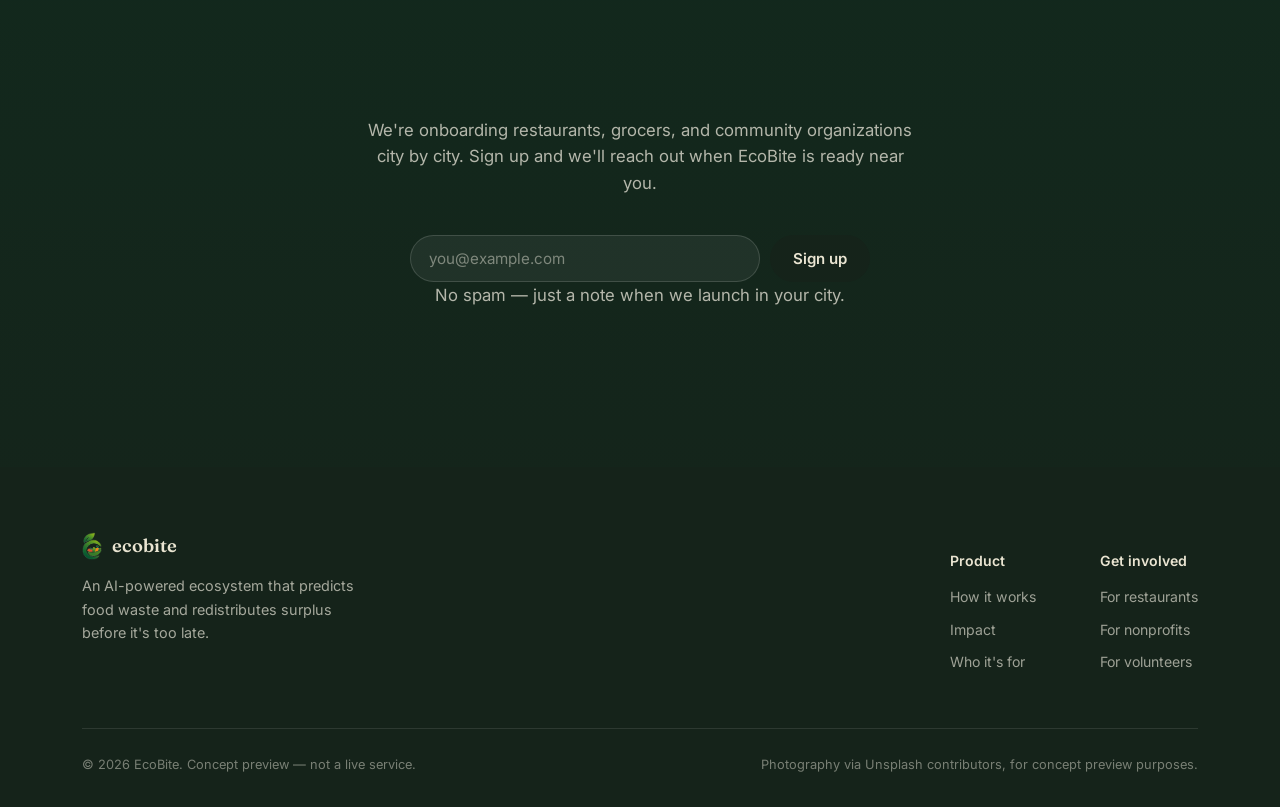
==== commit b7493674: "Add files via upload" ====
--- a/index.html
+++ b/index.html
@@ -3,249 +3,900 @@
 <head>
 <meta charset="UTF-8">
 <meta name="viewport" content="width=device-width, initial-scale=1.0">
-<title>EcoBite — AI-Powered Food Waste Reduction &amp; Redistribution</title>
+<title>EcoBite — Rescue food before it's wasted</title>
 <link rel="preconnect" href="https://fonts.googleapis.com">
 <link rel="preconnect" href="https://fonts.gstatic.com" crossorigin>
-<link href="https://fonts.googleapis.com/css2?family=Fraunces:opsz,wght,SOFT@9..144,300..700,0..100&family=Inter:wght@400;500;600&display=swap" rel="stylesheet">
+<link href="https://fonts.googleapis.com/css2?family=Fraunces:opsz,wght@9..144,400;9..144,500;9..144,600;9..144,700&family=Inter:wght@400;500;600;700&display=swap" rel="stylesheet">
 <style>
-
   :root{
-    --soil:        #14110D;
-    --soil-2:      #1B2A1A;
-    --moss:        #223420;
-    --leaf:        #7FA65C;
-    --leaf-bright: #9CC178;
-    --amber:       #E0A458;
-    --rust:        #C1622B;
-    --cream:       #F4EFE1;
-    --cream-dim:   #C9C2AE;
-  }
-
-  *{ margin:0; padding:0; box-sizing:border-box; }
-
-  html, body{
-    height:100%;
-    background: var(--soil);
-    overflow: hidden;
-  }
-
+    --bg-deep:#0B1F16;
+    --bg-deep-2:#12291D;
+    --bg-deep-3:#183524;
+    --cream:#F2EFE2;
+    --cream-2:#EAE5D2;
+    --ink:#15231A;
+    --ink-soft:#3B4E40;
+    --leaf:#4F9A52;
+    --leaf-bright:#8BC34A;
+    --orange:#F2994A;
+    --orange-deep:#D9782E;
+    --tomato:#E1573F;
+    --line-dark:rgba(255,255,255,0.14);
+    --line-light:rgba(21,35,26,0.12);
+    --max:1180px;
+  }
+
+  *{box-sizing:border-box;}
+  html{scroll-behavior:smooth;}
   body{
-    font-family: 'Inter', sans-serif;
-    color: var(--cream);
-  }
-
-  .stage{
-    position: relative;
-    width: 100vw;
-    height: 100vh;
-    display: flex;
-    flex-direction: column;
-    align-items: center;
-    justify-content: center;
+    margin:0;
+    background:var(--bg-deep);
+    color:var(--cream);
+    font-family:'Inter',sans-serif;
+    font-size:16px;
+    line-height:1.6;
+    -webkit-font-smoothing:antialiased;
+  }
+  img{max-width:100%;display:block;}
+  a{color:inherit;}
+  h1,h2,h3{
+    font-family:'Fraunces',serif;
+    font-weight:600;
+    line-height:1.08;
+    margin:0;
+    letter-spacing:-0.01em;
+  }
+  p{margin:0;}
+  .wrap{max-width:var(--max);margin:0 auto;padding:0 32px;}
+  section{position:relative;}
+  .visually-hidden{position:absolute;width:1px;height:1px;overflow:hidden;clip:rect(0,0,0,0);}
+
+  /* ---------- NAV ---------- */
+  header.site-nav{
+    position:fixed;top:0;left:0;right:0;z-index:50;
+    padding:20px 0;
+    transition:background .35s ease, padding .35s ease, border-color .35s ease;
+    border-bottom:1px solid transparent;
+  }
+  header.site-nav.scrolled{
+    background:rgba(11,31,22,0.86);
+    backdrop-filter:blur(10px);
+    padding:14px 0;
+    border-bottom:1px solid var(--line-dark);
+  }
+  .nav-row{display:flex;align-items:center;justify-content:space-between;gap:24px;}
+  .brand{display:flex;align-items:center;gap:10px;text-decoration:none;}
+  .brand img{height:28px;width:auto;}
+  .brand span{font-family:'Fraunces',serif;font-weight:600;font-size:1.15rem;color:var(--cream);}
+  nav.links{display:flex;align-items:center;gap:32px;}
+  nav.links a{
+    font-size:0.94rem;font-weight:500;text-decoration:none;color:var(--cream);
+    opacity:0.82;transition:opacity .2s ease;
+  }
+  nav.links a:hover{opacity:1;}
+  .btn{
+    display:inline-flex;align-items:center;justify-content:center;
+    padding:11px 22px;border-radius:100px;font-weight:600;font-size:0.94rem;
+    text-decoration:none;border:1px solid transparent;cursor:pointer;
+    transition:transform .18s ease, background .2s ease, box-shadow .2s ease, border-color .2s ease;
+    font-family:'Inter',sans-serif;
+  }
+  .btn:active{transform:translateY(1px);}
+  .btn-primary{background:var(--orange);color:#241004;}
+  .btn-primary:hover{background:var(--orange-deep);}
+  .btn-outline{border-color:var(--line-dark);color:var(--cream);background:transparent;}
+  .btn-outline:hover{border-color:var(--cream);}
+  .btn-dark{background:var(--ink);color:var(--cream-2);}
+  .btn-dark:hover{background:#233527;}
+
+  /* ---------- HERO ---------- */
+  .hero{
+    min-height:100vh;
+    display:flex;flex-direction:column;justify-content:center;
+    padding:150px 0 90px;
+    overflow:hidden;
     background:
-      radial-gradient(ellipse 120% 80% at 50% 15%, var(--moss) 0%, transparent 60%),
-      radial-gradient(ellipse 140% 100% at 50% 100%, var(--soil-2) 0%, transparent 55%),
-      var(--soil);
-    perspective: 1200px;
-    overflow: hidden;
-  }
-
-  /* ---------- ambient motes: waste settling → drifting up as nutrients ---------- */
-  .motes{
-    position: absolute;
-    inset: 0;
-    pointer-events: none;
-  }
-  .mote{
-    position: absolute;
-    bottom: -5%;
-    border-radius: 50%;
-    opacity: 0;
-    filter: blur(0.5px);
-    animation: drift linear infinite;
-  }
-  @keyframes drift{
-    0%   { transform: translateY(0) translateX(0); opacity: 0; }
-    8%   { opacity: 0.55; }
-    92%  { opacity: 0.35; }
-    100% { transform: translateY(-115vh) translateX(var(--drift-x, 20px)); opacity: 0; }
-  }
-
-  /* ---------- the mark: falls from above with weight, settles with a bounce ---------- */
-  .mark-wrap{
-    width: clamp(84px, 11vw, 132px);
-    height: clamp(84px, 11vw, 132px);
-    margin-bottom: clamp(18px, 2.4vw, 28px);
-    transform: translateY(-140vh) rotate(-14deg);
-    animation: fall 1.15s cubic-bezier(.31,.98,.4,1.18) 0.15s forwards;
-  }
-
-  @keyframes fall{
-    0%   { transform: translateY(-140vh) rotate(-14deg); }
-    62%  { transform: translateY(6px)     rotate(4deg); }
-    78%  { transform: translateY(-14px)   rotate(-2deg); }
-    90%  { transform: translateY(4px)     rotate(1deg); }
-    100% { transform: translateY(0)       rotate(0deg); }
-  }
-
-  .mark-wrap svg{ width:100%; height:100%; display:block; }
-
-  /* soft contact shadow that squashes into place with the landing */
-  .contact-shadow{
-    width: clamp(60px, 8vw, 96px);
-    height: 10px;
-    border-radius: 50%;
-    background: radial-gradient(ellipse, rgba(0,0,0,0.55) 0%, transparent 75%);
-    transform: scaleX(0.3);
-    opacity: 0;
-    margin-top: -6px;
-    margin-bottom: clamp(10px, 1.6vw, 18px);
-    animation: shadow-land 1.15s cubic-bezier(.31,.98,.4,1.18) 0.15s forwards;
-  }
-  @keyframes shadow-land{
-    0%   { transform: scaleX(0.15); opacity: 0; }
-    62%  { transform: scaleX(1.1); opacity: 0.7; }
-    78%  { transform: scaleX(0.75); opacity: 0.45; }
-    100% { transform: scaleX(0.9); opacity: 0.55; }
-  }
-
-  /* ---------- wordmark: pulled forward from behind the dark ---------- */
-  .wordmark{
-    font-family: 'Fraunces', serif;
-    font-optical-sizing: auto;
-    font-weight: 460;
-    font-size: clamp(2.6rem, 9vw, 6rem);
-    letter-spacing: -0.01em;
-    line-height: 1;
-    color: var(--cream);
-    opacity: 0;
-    filter: blur(14px);
-    transform: translateZ(-600px) scale(0.72);
-    transform-style: preserve-3d;
-    animation: emerge 1.05s cubic-bezier(.22,.82,.26,1.02) 1.05s forwards;
-  }
-
+      radial-gradient(ellipse 900px 520px at 18% -8%, rgba(139,195,74,0.16), transparent 60%),
+      radial-gradient(ellipse 700px 500px at 88% 6%, rgba(242,153,74,0.13), transparent 55%),
+      linear-gradient(180deg, var(--bg-deep) 0%, var(--bg-deep-2) 100%);
+  }
+  .hero-bg-photos{position:absolute;inset:0;z-index:0;pointer-events:none;}
+  .hero-bg-photos img{
+    position:absolute;border-radius:18px;object-fit:cover;
+    filter:saturate(0.75) brightness(0.55);
+    opacity:0.34;
+  }
+  .hbg-1{width:280px;height:360px;left:-60px;top:100px;transform:rotate(-9deg);}
+  .hbg-2{width:260px;height:320px;right:-50px;top:60px;transform:rotate(8deg);}
+  .hbg-3{width:220px;height:220px;right:6%;bottom:-40px;transform:rotate(-6deg);opacity:0.22;}
+
+  .hero-inner{position:relative;z-index:2;text-align:center;}
+  .hero-mark{
+    display:flex;align-items:center;justify-content:center;gap:18px;
+    margin-bottom:34px;flex-wrap:wrap;
+  }
+  .logo-icon-wrap{
+    animation:dropIn 1.15s cubic-bezier(.2,.8,.2,1) both;
+  }
+  .logo-icon-wrap img{width:clamp(64px,9vw,104px);height:auto;}
+  .logo-wordmark{
+    animation:emerge .65s cubic-bezier(.2,.9,.3,1) both;
+    animation-delay:0.95s;
+  }
+  .logo-wordmark img{height:clamp(38px,5.4vw,60px);width:auto;}
+
+  @keyframes dropIn{
+    0%{transform:translateY(-150vh) rotate(-12deg) scale(1);opacity:0;}
+    8%{opacity:1;}
+    50%{transform:translateY(0) rotate(6deg) scale(1);opacity:1;}
+    62%{transform:translateY(-14px) rotate(-3deg) scaleY(0.9) scaleX(1.06);}
+    75%{transform:translateY(7px) rotate(2deg) scaleY(1.05) scaleX(0.97);}
+    88%{transform:translateY(-2px) rotate(-1deg) scale(1);}
+    100%{transform:translateY(0) rotate(0deg) scale(1);opacity:1;}
+  }
   @keyframes emerge{
-    0%   { opacity: 0;    filter: blur(14px); transform: translateZ(-600px) scale(0.72); }
-    65%  { opacity: 1;    filter: blur(0px);  transform: translateZ(0)      scale(1.035); }
-    100% { opacity: 1;    filter: blur(0px);  transform: translateZ(0)      scale(1); }
-  }
-
-  .wordmark .bite{
-    color: var(--leaf-bright);
-  }
-
-  /* ---------- tagline: settles in last ---------- */
-  .tagline{
-    margin-top: clamp(14px, 2vw, 20px);
-    font-size: clamp(0.82rem, 1.15vw, 1rem);
-    font-weight: 500;
-    letter-spacing: 0.02em;
-    color: var(--cream-dim);
-    opacity: 0;
-    transform: translateY(10px);
-    animation: settle 0.7s ease-out 1.95s forwards;
-  }
-  @keyframes settle{
-    to{ opacity: 1; transform: translateY(0); }
-  }
-
-  .tagline .divider{
-    display:inline-block;
-    width: 3px; height: 3px;
-    border-radius: 50%;
-    background: var(--amber);
-    margin: 0 10px;
-    vertical-align: middle;
-    opacity: 0.8;
-  }
+    0%{opacity:0;transform:translateX(-46px) scale(0.4);}
+    100%{opacity:1;transform:translateX(0) scale(1);}
+  }
+
+  .hero h1{
+    font-size:clamp(2.3rem,5.4vw,4.1rem);
+    max-width:15ch;margin:0 auto 22px;
+    opacity:0;transform:translateY(16px);
+    animation:fadeUp .7s ease-out both;animation-delay:1.15s;
+    color:var(--cream);
+  }
+  .hero .lede{
+    max-width:52ch;margin:0 auto 38px;
+    font-size:1.1rem;color:rgba(242,239,226,0.78);
+    opacity:0;transform:translateY(16px);
+    animation:fadeUp .7s ease-out both;animation-delay:1.35s;
+  }
+  .hero .cta-row{
+    display:flex;gap:16px;justify-content:center;flex-wrap:wrap;
+    opacity:0;transform:translateY(16px);
+    animation:fadeUp .7s ease-out both;animation-delay:1.5s;
+  }
+  @keyframes fadeUp{to{opacity:1;transform:none;}}
+
+  .scroll-cue{
+    position:absolute;left:50%;bottom:34px;transform:translateX(-50%);
+    display:flex;flex-direction:column;align-items:center;gap:8px;
+    opacity:0;animation:fadeUp .6s ease-out both;animation-delay:1.9s;
+    z-index:2;
+  }
+  .scroll-cue span{font-size:0.78rem;letter-spacing:0.02em;color:rgba(242,239,226,0.55);}
+  .scroll-cue .chev{
+    width:11px;height:11px;border-right:2px solid rgba(242,239,226,0.55);
+    border-bottom:2px solid rgba(242,239,226,0.55);
+    transform:rotate(45deg);
+    animation:bob 1.7s ease-in-out infinite;
+  }
+  @keyframes bob{0%,100%{transform:rotate(45deg) translate(0,0);}50%{transform:rotate(45deg) translate(4px,4px);}}
 
   @media (prefers-reduced-motion: reduce){
-    .mark-wrap, .contact-shadow, .wordmark, .tagline, .mote{
-      animation: none !important;
-      opacity: 1 !important;
-      filter: none !important;
-      transform: none !important;
+    .logo-icon-wrap,.logo-wordmark,.hero h1,.hero .lede,.hero .cta-row,.scroll-cue{
+      animation:none !important;opacity:1 !important;transform:none !important;
     }
-    .contact-shadow{ transform: scaleX(0.9); }
+    .scroll-cue .chev{animation:none !important;}
+    html{scroll-behavior:auto;}
+  }
+
+  /* ---------- STATS ---------- */
+  .stats{
+    background:var(--cream);color:var(--ink);
+    padding:110px 0 100px;
+  }
+  .stats h2{
+    font-size:clamp(1.7rem,3.2vw,2.5rem);
+    max-width:18ch;margin-bottom:56px;
+    color:var(--ink);
+  }
+  .stats-grid{
+    display:grid;grid-template-columns:1.1fr 1fr;gap:64px;align-items:center;
+  }
+  .stat-photo{
+    position:relative;
+  }
+  .stat-photo img{
+    width:100%;aspect-ratio:4/5;object-fit:cover;border-radius:20px;
+    transform:rotate(-3deg);
+    box-shadow:0 26px 50px -20px rgba(21,35,26,0.35);
+    background:var(--cream-2);
+  }
+  .stat-photo .caption{
+    position:absolute;bottom:-18px;left:20px;
+    background:var(--ink);color:var(--cream-2);
+    padding:10px 16px;border-radius:10px;
+    font-size:0.82rem;font-weight:500;
+    transform:rotate(2deg);
+    box-shadow:0 12px 24px -10px rgba(0,0,0,0.4);
+  }
+  .stat-list{display:flex;flex-direction:column;gap:34px;}
+  .stat-item{border-top:1px solid var(--line-light);padding-top:22px;}
+  .stat-item:first-child{border-top:none;padding-top:0;}
+  .stat-number{
+    font-family:'Fraunces',serif;font-weight:600;font-size:clamp(2.2rem,3.6vw,3.1rem);
+    color:var(--ink);display:block;line-height:1;
+  }
+  .stat-number .unit{font-size:0.5em;font-weight:500;margin-left:4px;color:var(--ink-soft);}
+  .stat-item p{margin-top:10px;max-width:44ch;color:var(--ink-soft);font-size:0.98rem;}
+  .stat-source{
+    margin-top:44px;font-size:0.82rem;color:var(--ink-soft);opacity:0.75;
+  }
+
+  /* ---------- HOW IT WORKS ---------- */
+  .how{
+    background:var(--bg-deep-2);
+    padding:120px 0;
+    border-top:1px solid var(--line-dark);
+  }
+  .how-head{max-width:640px;margin-bottom:70px;}
+  .how-head h2{font-size:clamp(1.8rem,3.4vw,2.6rem);color:var(--cream);margin-bottom:16px;}
+  .how-head p{color:rgba(242,239,226,0.72);font-size:1.05rem;max-width:52ch;}
+
+  .step{
+    display:grid;grid-template-columns:0.9fr 1.1fr;gap:56px;align-items:center;
+    padding:52px 0;border-top:1px solid var(--line-dark);
+  }
+  .step:last-child{padding-bottom:0;}
+  .step:nth-child(even){grid-template-columns:1.1fr 0.9fr;}
+  .step:nth-child(even) .step-media{order:2;}
+  .step:nth-child(even) .step-text{order:1;}
+  .step-index{
+    font-family:'Fraunces',serif;color:var(--leaf-bright);font-size:0.95rem;
+    letter-spacing:0.02em;margin-bottom:14px;display:block;font-weight:600;
+  }
+  .step-text h3{font-size:clamp(1.4rem,2.2vw,1.9rem);color:var(--cream);margin-bottom:14px;}
+  .step-text p{color:rgba(242,239,226,0.75);max-width:46ch;font-size:1rem;}
+  .step-media img{
+    width:100%;aspect-ratio:5/4;object-fit:cover;border-radius:16px;
+    background:var(--bg-deep-3);
+  }
+
+  /* ---------- COLLAGE / NETWORK ---------- */
+  .network{
+    background:var(--bg-deep);
+    padding:120px 0 130px;
+  }
+  .network-head{max-width:640px;margin:0 auto 64px;text-align:center;}
+  .network-head h2{font-size:clamp(1.8rem,3.4vw,2.6rem);color:var(--cream);margin-bottom:16px;}
+  .network-head p{color:rgba(242,239,226,0.72);font-size:1.05rem;max-width:52ch;margin:0 auto;}
+
+  .collage{
+    display:grid;
+    grid-template-columns:repeat(6,1fr);
+    grid-auto-rows:120px;
+    gap:18px;
+    max-width:1040px;margin:0 auto;
+  }
+  .tile{
+    position:relative;border-radius:16px;overflow:hidden;
+    box-shadow:0 20px 40px -22px rgba(0,0,0,0.55);
+    transition:transform .35s ease;
+  }
+  .tile img{width:100%;height:100%;object-fit:cover;background:var(--bg-deep-3);}
+  .tile .tag{
+    position:absolute;left:14px;bottom:14px;
+    background:rgba(11,31,22,0.72);backdrop-filter:blur(4px);
+    color:var(--cream);font-size:0.78rem;font-weight:500;
+    padding:6px 12px;border-radius:100px;
+  }
+  .t1{grid-column:1 / 3;grid-row:1 / 3;transform:rotate(-2deg);}
+  .t2{grid-column:3 / 5;grid-row:1 / 2;transform:rotate(1.5deg);}
+  .t3{grid-column:5 / 7;grid-row:1 / 3;transform:rotate(-1deg);}
+  .t4{grid-column:3 / 4;grid-row:2 / 3;transform:rotate(2deg);}
+  .t5{grid-column:4 / 5;grid-row:2 / 3;transform:rotate(-1.5deg);}
+  .t6{grid-column:1 / 3;grid-row:3 / 4;transform:rotate(1deg);}
+  .t7{grid-column:3 / 5;grid-row:3 / 4;transform:rotate(-2deg);}
+  .t8{grid-column:5 / 7;grid-row:3 / 4;transform:rotate(1.5deg);}
+
+  /* ---------- CTA ---------- */
+  .cta-band{
+    background:linear-gradient(180deg, var(--bg-deep-2), var(--ink) 140%);
+    padding:120px 0;
+    border-top:1px solid var(--line-dark);
+    text-align:center;
+  }
+  .cta-band h2{
+    font-size:clamp(1.9rem,4vw,3rem);color:var(--cream);
+    max-width:16ch;margin:0 auto 18px;
+  }
+  .cta-band p{color:rgba(242,239,226,0.72);max-width:50ch;margin:0 auto 38px;font-size:1.05rem;}
+  form.waitlist{
+    display:flex;gap:10px;justify-content:center;flex-wrap:wrap;max-width:460px;margin:0 auto;
+  }
+  form.waitlist input[type="email"]{
+    flex:1 1 240px;padding:13px 18px;border-radius:100px;border:1px solid var(--line-dark);
+    background:rgba(255,255,255,0.06);color:var(--cream);font-size:0.95rem;font-family:'Inter',sans-serif;
+    outline:none;transition:border-color .2s ease;
+  }
+  form.waitlist input[type="email"]::placeholder{color:rgba(242,239,226,0.45);}
+  form.waitlist input[type="email"]:focus{border-color:var(--leaf-bright);}
+  .waitlist-note{margin-top:16px;font-size:0.85rem;color:rgba(242,239,226,0.55);}
+  .waitlist-success{
+    display:none;margin-top:22px;color:var(--leaf-bright);font-weight:500;font-size:0.98rem;
+  }
+
+  /* ---------- FOOTER ---------- */
+  footer{background:var(--ink);color:rgba(242,239,226,0.65);padding:64px 0 32px;}
+  .footer-top{
+    display:flex;justify-content:space-between;gap:40px;flex-wrap:wrap;
+    padding-bottom:44px;border-bottom:1px solid rgba(255,255,255,0.1);
+  }
+  .footer-brand .brand span{color:var(--cream-2);}
+  .footer-brand p{margin-top:14px;max-width:32ch;font-size:0.9rem;}
+  .footer-cols{display:flex;gap:64px;flex-wrap:wrap;}
+  .footer-col h4{font-size:0.88rem;color:var(--cream-2);margin-bottom:14px;font-weight:600;}
+  .footer-col a{display:block;font-size:0.88rem;margin-bottom:10px;text-decoration:none;color:rgba(242,239,226,0.62);transition:color .2s ease;}
+  .footer-col a:hover{color:var(--cream-2);}
+  .footer-bottom{
+    display:flex;justify-content:space-between;flex-wrap:wrap;gap:12px;
+    padding-top:26px;font-size:0.8rem;color:rgba(242,239,226,0.45);
+  }
+
+  /* ---------- RESPONSIVE ---------- */
+  @media (max-width:860px){
+    .stats-grid{grid-template-columns:1fr;gap:44px;}
+    .stat-photo img{aspect-ratio:16/10;transform:rotate(0);}
+    .stat-photo .caption{display:none;}
+    .step,.step:nth-child(even){grid-template-columns:1fr;gap:26px;}
+    .step:nth-child(even) .step-media,.step:nth-child(even) .step-text{order:0;}
+    .collage{grid-template-columns:repeat(2,1fr);grid-auto-rows:150px;}
+    .t1,.t2,.t3,.t4,.t5,.t6,.t7,.t8{grid-column:auto;grid-row:auto;transform:rotate(0);}
+    nav.links{display:none;}
+  }
+  @media (max-width:520px){
+    .hero{padding-top:130px;}
+    .hero-mark{gap:10px;}
+    .wrap{padding:0 20px;}
+  }
+  /* ================= MOTION LAYER ================= */
+
+  /* Reading progress — a thin route line filling as you move down the page */
+  .scroll-progress{
+    position:fixed;top:0;left:0;right:0;height:2px;z-index:60;
+    background:linear-gradient(90deg,var(--leaf-bright),var(--orange));
+    transform:scaleX(0);transform-origin:0 50%;will-change:transform;
+  }
+
+  /* Hero: slow light drift behind the content */
+  .hero::before{
+    content:"";position:absolute;inset:-25%;z-index:0;pointer-events:none;
+    background:
+      radial-gradient(circle at 32% 34%, rgba(139,195,74,0.13), transparent 55%),
+      radial-gradient(circle at 72% 62%, rgba(242,153,74,0.11), transparent 55%);
+    animation:auraDrift 28s ease-in-out infinite alternate;
+  }
+  @keyframes auraDrift{
+    from{transform:translate3d(-2%,-1%,0) scale(1);}
+    to{transform:translate3d(3%,2%,0) scale(1.09);}
+  }
+
+  /* Hero photos: gentle float + scroll parallax */
+  .hero-bg-photos{transform:translate3d(0,var(--hero-par,0px),0);will-change:transform;}
+  .hbg-1{animation:floatA 13s ease-in-out infinite alternate;}
+  .hbg-2{animation:floatB 16s ease-in-out infinite alternate;}
+  .hbg-3{animation:floatC 11s ease-in-out infinite alternate;}
+  @keyframes floatA{from{transform:rotate(-9deg) translate3d(0,0,0);}to{transform:rotate(-7deg) translate3d(0,-22px,0);}}
+  @keyframes floatB{from{transform:rotate(8deg) translate3d(0,0,0);}to{transform:rotate(6deg) translate3d(0,18px,0);}}
+  @keyframes floatC{from{transform:rotate(-6deg) translate3d(0,0,0);}to{transform:rotate(-3deg) translate3d(0,-14px,0);}}
+
+  /* Scroll cue: centred properly, then steps aside once you start reading */
+  .scroll-cue{animation:cueIn .6s ease-out both;animation-delay:1.9s;}
+  @keyframes cueIn{
+    from{opacity:0;transform:translate(-50%,16px);}
+    to{opacity:1;transform:translate(-50%,0);}
+  }
+  .scroll-cue.cue-ready{
+    animation:none;opacity:1;transform:translate(-50%,0);
+    transition:opacity .45s ease, transform .45s ease;
+  }
+  body.is-scrolled .scroll-cue.cue-ready{opacity:0;transform:translate(-50%,14px);pointer-events:none;}
+
+  /* Headings wipe up from a mask as they arrive */
+  .reveal-head{
+    clip-path:inset(0 -8% 108% -8%);opacity:0;transform:translateY(14px);
+    transition:clip-path .9s cubic-bezier(.2,.8,.2,1), transform .9s cubic-bezier(.2,.8,.2,1), opacity .6s ease;
+  }
+  .reveal-head.is-in{clip-path:inset(-25% -8% -25% -8%);opacity:1;transform:none;}
+
+  /* Stats: the rule above each figure draws across as the number counts */
+  .stat-item{position:relative;}
+  .stat-item + .stat-item::after{
+    content:"";position:absolute;top:-1px;left:0;height:2px;width:0;
+    background:var(--orange);transition:width 1.2s cubic-bezier(.2,.8,.2,1);
+  }
+  .stat-item + .stat-item.is-on::after{width:100%;}
+
+  /* The route: a rail down the three steps, lighting each one as it's reached */
+  .steps{position:relative;padding-left:56px;}
+  .rail{
+    position:absolute;left:17px;top:0;bottom:0;width:2px;
+    background:rgba(255,255,255,0.12);border-radius:2px;
+  }
+  .rail-fill{
+    position:absolute;left:0;top:0;width:100%;height:0;border-radius:2px;
+    background:linear-gradient(180deg,var(--leaf-bright),var(--orange));
+  }
+  .pip{
+    position:absolute;left:50%;top:0;width:11px;height:11px;margin:-5.5px 0 0 -5.5px;
+    border-radius:50%;background:var(--cream);opacity:0;
+    box-shadow:0 0 0 5px rgba(242,153,74,0.18), 0 0 20px rgba(242,153,74,0.6);
+    transition:opacity .4s ease;
+  }
+  .steps.rail-live .pip{opacity:1;}
+  .step{position:relative;}
+  .node{
+    position:absolute;left:-38px;top:50%;width:13px;height:13px;margin-top:-6.5px;
+    transform:translateX(-50%);border-radius:50%;
+    background:var(--bg-deep-2);border:2px solid rgba(255,255,255,0.22);
+    transition:background .45s ease, border-color .45s ease, box-shadow .45s ease, transform .45s cubic-bezier(.2,.8,.2,1);
+  }
+  .step.is-on .node{
+    background:var(--leaf-bright);border-color:var(--leaf-bright);
+    box-shadow:0 0 0 6px rgba(139,195,74,0.14);transform:translateX(-50%) scale(1.15);
+  }
+  .step-media{overflow:hidden;border-radius:16px;}
+  .step-media img{transition:transform .9s cubic-bezier(.2,.8,.2,1), filter .9s ease;}
+  .step:hover .step-media img{transform:scale(1.04);}
+  .steps.rail-live .step-media img{filter:saturate(0.5) brightness(0.72);}
+  .steps.rail-live .step.is-on .step-media img{filter:none;}
+  .steps.rail-live .step-index{color:rgba(242,239,226,0.42);transition:color .5s ease;}
+  .steps.rail-live .step.is-on .step-index{color:var(--leaf-bright);}
+
+  /* Collage: tiles settle into place, then drift with the pointer */
+  .tile{
+    opacity:0;--py:26px;--sc:0.94;
+    transform:rotate(var(--rot,0deg)) translate3d(var(--px,0px),var(--py,0px),0) scale(var(--sc,1));
+    transition:transform .85s cubic-bezier(.2,.8,.2,1), opacity .7s ease, box-shadow .35s ease;
+  }
+  .t1{--rot:-2deg;} .t2{--rot:1.5deg;} .t3{--rot:-1deg;} .t4{--rot:2deg;}
+  .t5{--rot:-1.5deg;} .t6{--rot:1deg;} .t7{--rot:-2deg;} .t8{--rot:1.5deg;}
+  .collage.is-in .tile{opacity:1;--py:0px;--sc:1;}
+  .collage.tiles-ready .tile{transition:transform .35s cubic-bezier(.2,.8,.2,1), opacity .4s ease, box-shadow .35s ease;}
+  .tile img{transition:transform .9s cubic-bezier(.2,.8,.2,1);}
+  .collage.tiles-ready .tile:hover{z-index:2;box-shadow:0 30px 50px -22px rgba(0,0,0,0.7);}
+  .collage.tiles-ready .tile:hover img{transform:scale(1.06);}
+
+  /* Interaction states */
+  nav.links a{position:relative;padding-bottom:5px;}
+  nav.links a::after{
+    content:"";position:absolute;left:0;right:0;bottom:0;height:1px;background:var(--leaf-bright);
+    transform:scaleX(0);transform-origin:right;transition:transform .35s cubic-bezier(.2,.8,.2,1);
+  }
+  nav.links a:hover::after{transform:scaleX(1);transform-origin:left;}
+  .btn{position:relative;overflow:hidden;}
+  .btn:hover:not(:active){transform:translateY(-2px);}
+  .btn-primary{box-shadow:0 10px 24px -14px rgba(242,153,74,0.9);}
+  .btn-primary::after{
+    content:"";position:absolute;inset:0;pointer-events:none;
+    background:linear-gradient(110deg,transparent 32%,rgba(255,255,255,0.45) 50%,transparent 68%);
+    transform:translateX(-130%);transition:transform .75s ease;
+  }
+  .btn-primary:hover::after{transform:translateX(130%);}
+  .footer-col a{transition:color .2s ease, transform .25s ease;}
+  .footer-col a:hover{transform:translateX(3px);}
+  a:focus-visible,button:focus-visible,input:focus-visible{
+    outline:2px solid var(--leaf-bright);outline-offset:3px;border-radius:8px;
+  }
+
+  /* Waitlist: the form hands off to a confirmation */
+  form.waitlist{transition:opacity .28s ease, transform .28s ease;}
+  form.waitlist.hide{opacity:0;transform:translateY(-6px);}
+  form.waitlist input[type="email"]:focus{box-shadow:0 0 0 4px rgba(139,195,74,0.14);}
+  .waitlist-success{align-items:center;justify-content:center;gap:10px;}
+  .waitlist-success.show{display:flex;animation:successIn .5s cubic-bezier(.2,.8,.2,1) both;}
+  .waitlist-success .check{
+    width:26px;height:26px;flex:none;fill:none;stroke:var(--leaf-bright);
+    stroke-width:2;stroke-linecap:round;stroke-linejoin:round;
+  }
+  .waitlist-success .check circle{stroke-dasharray:64;stroke-dashoffset:64;opacity:.45;animation:draw .6s ease forwards .05s;}
+  .waitlist-success .check path{stroke-dasharray:22;stroke-dashoffset:22;animation:draw .4s ease forwards .45s;}
+  @keyframes draw{to{stroke-dashoffset:0;}}
+  @keyframes successIn{from{opacity:0;transform:translateY(8px);}to{opacity:1;transform:none;}}
+
+  @media (max-width:860px){
+    .steps{padding-left:34px;}
+    .rail{left:9px;}
+    .node{left:-25px;}
+    .t1,.t2,.t3,.t4,.t5,.t6,.t7,.t8{--rot:0deg;}
+  }
+
+  @media (prefers-reduced-motion: reduce){
+    .scroll-progress{display:none;}
+    .hero::before,.hbg-1,.hbg-2,.hbg-3,.scroll-cue{animation:none;}
+    .hbg-1{transform:rotate(-9deg);} .hbg-2{transform:rotate(8deg);} .hbg-3{transform:rotate(-6deg);}
+    .scroll-cue{opacity:1 !important;transform:translate(-50%,0) !important;}
+    .reveal-head{clip-path:none;opacity:1;transform:none;transition:none;}
+    .stat-item + .stat-item::after{display:none;}
+    .tile{opacity:1;--py:0px;--sc:1;transition:none;}
+    .pip{display:none;}
+    .steps.rail-live .step-media img{filter:none;}
+    .steps.rail-live .step-index{color:var(--leaf-bright);}
+    .step:hover .step-media img,.collage.tiles-ready .tile:hover img{transform:none;}
+    .btn:hover:not(:active){transform:none;}
+    .btn-primary::after{display:none;}
+    .waitlist-success.show{animation:none;}
+    .waitlist-success .check circle,.waitlist-success .check path{animation:none;stroke-dashoffset:0;}
   }
 </style>
 </head>
 <body>
 
-  <div class="stage" id="stage">
-
-    <div class="motes" id="motes"></div>
-
-    <div class="mark-wrap">
-      <!-- EcoBite mark: a circle with a bite taken out, a leaf sprouting from the wound -->
-      <svg viewBox="0 0 140 140" xmlns="http://www.w3.org/2000/svg">
-        <defs>
-          <linearGradient id="bodyGrad" x1="20%" y1="0%" x2="90%" y2="100%">
-            <stop offset="0%" stop-color="#E0A458"/>
-            <stop offset="55%" stop-color="#C1622B"/>
-            <stop offset="100%" stop-color="#8F4620"/>
-          </linearGradient>
-          <linearGradient id="leafGrad" x1="0%" y1="100%" x2="100%" y2="0%">
-            <stop offset="0%" stop-color="#5E8A43"/>
-            <stop offset="100%" stop-color="#9CC178"/>
-          </linearGradient>
-        </defs>
-
-        <!-- body: circle with an organic bite removed from upper-right -->
-        <path d="
-          M 70 12
-          A 58 58 0 1 1 21.5 100.8
-          A 34 34 0 0 0 60.5 64.5
-          A 30 30 0 0 0 92.8 31.2
-          A 58 58 0 0 1 70 12
-          Z"
-          fill="url(#bodyGrad)"/>
-
-        <!-- leaf sprouting from the bite -->
-        <g transform="translate(70,34) rotate(18)">
-          <path d="M 0 26 C -2 10, 8 -6, 26 -10 C 24 6, 16 20, 0 26 Z" fill="url(#leafGrad)"/>
-          <path d="M 0 25 C 4 12, 10 0, 24 -8" stroke="#3F5E2C" stroke-width="1.4" fill="none" stroke-linecap="round" opacity="0.55"/>
-        </g>
-      </svg>
+<div class="scroll-progress" id="scrollProgress" aria-hidden="true"></div>
+
+<header class="site-nav" id="siteNav">
+  <div class="wrap nav-row">
+    <a href="#top" class="brand">
+      <img src="[data-uri]" alt="">
+      <span>ecobite</span>
+    </a>
+    <nav class="links">
+      <a href="#how">How it works</a>
+      <a href="#impact">Impact</a>
+      <a href="#network">Who it's for</a>
+    </nav>
+    <a href="#top" class="btn btn-primary">Home</a>
+  </div>
+</header>
+
+<main id="top">
+
+  <!-- HERO -->
+  <section class="hero">
+    <div class="hero-bg-photos" aria-hidden="true">
+      <img class="hbg-1" src="https://images.unsplash.com/photo-1542838132-92c53300491e?auto=format&fit=crop&w=500&q=70" alt="" loading="lazy">
+      <img class="hbg-2" src="https://images.unsplash.com/photo-1599059813005-11265ba4b4ce?auto=format&fit=crop&w=480&q=70" alt="" loading="lazy">
+      <img class="hbg-3" src="https://images.unsplash.com/photo-1593113598332-cd288d649433?auto=format&fit=crop&w=400&q=70" alt="" loading="lazy">
     </div>
-
-    <div class="contact-shadow"></div>
-
-    <h1 class="wordmark">Eco<span class="bite">Bite</span></h1>
-
-    <p class="tagline">AI-POWERED FOOD RESCUE<span class="divider"></span>FROM SURPLUS TO PLATE</p>
-
+    <div class="wrap hero-inner">
+      <div class="hero-mark">
+        <div class="logo-icon-wrap">
+          <img src="[data-uri]" alt="EcoBite">
+        </div>
+        <div class="logo-wordmark">
+          <img src="[data-uri]" alt="EcoBite">
+        </div>
+      </div>
+      <h1>Good food shouldn't end up in the bin.</h1>
+      <p class="lede">EcoBite predicts surplus before it happens, matches it to the people and organizations who need it, and gets it moving while it's still good to eat.</p>
+      <div class="cta-row">
+        <a href="#how" class="btn btn-primary">See how it works</a>
+        <a href="#join" class="btn btn-outline">Sign up</a>
+      </div>
+    </div>
+    <div class="scroll-cue">
+      <span>Scroll</span>
+      <div class="chev"></div>
+    </div>
+  </section>
+
+  <!-- STATS -->
+  <section class="stats" id="impact">
+    <div class="wrap">
+      <h2 class="reveal-head">Every year, good food goes to waste before it ever reaches a plate.</h2>
+      <div class="stats-grid">
+        <div class="stat-photo">
+          <img src="https://images.unsplash.com/photo-1644575881028-9f170fd241ed?auto=format&fit=crop&w=900&q=80" alt="Crate of discarded fresh vegetables" loading="lazy">
+          <div class="caption">This was still edible.</div>
+        </div>
+        <div class="stat-list">
+          <div class="stat-item">
+            <span class="stat-number" data-count="1.05" data-suffix="B" data-decimals="2">0<span class="unit">tonnes wasted globally in 2022</span></span>
+            <p>Nearly a fifth of all food available to consumers is thrown away at the retail, food-service, and household level each year.</p>
+          </div>
+          <div class="stat-item">
+            <span class="stat-number" data-count="1" data-suffix="B" data-decimals="0">0<span class="unit">meals wasted by households, daily</span></span>
+            <p>That's the conservative estimate for edible food discarded in homes alone, every single day, worldwide.</p>
+          </div>
+          <div class="stat-item">
+            <span class="stat-number" data-count="783" data-suffix="M" data-decimals="0">0<span class="unit">people faced hunger the same year</span></span>
+            <p>The waste isn't happening because there isn't enough food. It's a matching and logistics problem — which is exactly what EcoBite is built to solve.</p>
+          </div>
+        </div>
+      </div>
+      <p class="stat-source">Source: UNEP Food Waste Index Report 2024.</p>
+    </div>
+  </section>
+
+  <!-- HOW IT WORKS -->
+  <section class="how" id="how">
+    <div class="wrap">
+      <div class="how-head">
+        <h2 class="reveal-head">Three steps, moving in real time</h2>
+        <p>EcoBite runs continuously in the background of a restaurant, grocer, or kitchen's normal operations — no extra work required to take part.</p>
+      </div>
+
+      <div class="steps" id="steps">
+        <div class="rail" aria-hidden="true"><span class="rail-fill"></span><span class="pip"></span></div>
+
+      <div class="step">
+        <div class="step-media">
+          <img src="https://images.unsplash.com/photo-1556911220-dabc1f02913a?auto=format&fit=crop&w=900&q=80" alt="Restaurant kitchen preparing food" loading="lazy">
+        </div>
+        <div class="step-text">
+          <i class="node" aria-hidden="true"></i>
+          <span class="step-index">01 — Predict</span>
+          <h3>Forecasting surplus before it's thrown out</h3>
+          <p>Models trained on sales patterns, expiry windows, and delivery schedules flag surplus at restaurants, grocers, and farms hours or days before it would otherwise go to waste.</p>
+        </div>
+      </div>
+
+      <div class="step">
+        <div class="step-media">
+          <img src="https://images.unsplash.com/photo-1599059813005-11265ba4b4ce?auto=format&fit=crop&w=900&q=80" alt="Volunteers coordinating a food handoff" loading="lazy">
+        </div>
+        <div class="step-text">
+          <i class="node" aria-hidden="true"></i>
+          <span class="step-index">02 — Connect</span>
+          <h3>Matching surplus to real need, instantly</h3>
+          <p>The moment surplus is flagged, EcoBite matches it with nearby shelters, food banks, and community fridges based on what they need, how much they can store, and how close they are.</p>
+        </div>
+      </div>
+
+      <div class="step">
+        <div class="step-media">
+          <img src="https://images.unsplash.com/photo-1593113598332-cd288d649433?auto=format&fit=crop&w=900&q=80" alt="Volunteer driver loading food for delivery" loading="lazy">
+        </div>
+        <div class="step-text">
+          <i class="node" aria-hidden="true"></i>
+          <span class="step-index">03 — Redistribute</span>
+          <h3>Getting it there while it still matters</h3>
+          <p>Optimized pickup and delivery routes get volunteers and drivers moving fast, with every handoff tracked from donor to recipient so nothing gets lost in between.</p>
+        </div>
+      </div>
+      </div>
+    </div>
+  </section>
+
+  <!-- NETWORK / COLLAGE -->
+  <section class="network" id="network">
+    <div class="wrap">
+      <div class="network-head">
+        <h2 class="reveal-head">Built for everyone in the chain</h2>
+        <p>Restaurants and grocers with surplus, volunteers who move it, and community organizations who distribute it — all coordinated on one platform.</p>
+      </div>
+      <div class="collage">
+        <div class="tile t1"><img src="https://images.unsplash.com/photo-1488459716781-31db52582fe9?auto=format&fit=crop&w=700&q=75" alt="Farmers market with fresh produce" loading="lazy"><span class="tag">Donors</span></div>
+        <div class="tile t2"><img src="https://images.unsplash.com/photo-1593113616828-6f22bca04804?auto=format&fit=crop&w=700&q=75" alt="Volunteers packing food boxes" loading="lazy"></div>
+        <div class="tile t3"><img src="https://images.unsplash.com/photo-1562709902-31c9a3b1ad5c?auto=format&fit=crop&w=700&q=75" alt="Community kitchen serving a meal" loading="lazy"><span class="tag">Recipients</span></div>
+        <div class="tile t4"><img src="https://images.unsplash.com/photo-1608686207856-001b95cf60ca?auto=format&fit=crop&w=500&q=75" alt="Delivery rider" loading="lazy"></div>
+        <div class="tile t5"><img src="https://images.unsplash.com/photo-1550989460-0adf9ea622e2?auto=format&fit=crop&w=500&q=75" alt="Fresh vegetables" loading="lazy"></div>
+        <div class="tile t6"><img src="https://images.unsplash.com/photo-1516594798947-e65505dbb29d?auto=format&fit=crop&w=700&q=75" alt="Shelves at a food bank" loading="lazy"><span class="tag">Storage</span></div>
+        <div class="tile t7"><img src="https://images.unsplash.com/photo-1597362925123-77861d3fbac7?auto=format&fit=crop&w=700&q=75" alt="Grocery store produce section" loading="lazy"></div>
+        <div class="tile t8"><img src="https://images.unsplash.com/photo-1593113646773-028c64a8f1b8?auto=format&fit=crop&w=700&q=75" alt="Volunteers working together" loading="lazy"><span class="tag">Volunteers</span></div>
+      </div>
+    </div>
+  </section>
+
+  <!-- CTA -->
+  <section class="cta-band" id="join">
+    <div class="wrap">
+      <h2 class="reveal-head">Help us get surplus food where it's needed.</h2>
+      <p>We're onboarding restaurants, grocers, and community organizations city by city. Sign up and we'll reach out when EcoBite is ready near you.</p>
+      <form class="waitlist" id="waitlistForm">
+        <label for="email" class="visually-hidden">Email address</label>
+        <input type="email" id="email" name="email" placeholder="you@example.com" required>
+        <button type="submit" class="btn btn-dark">Sign up</button>
+      </form>
+      <p class="waitlist-note">No spam — just a note when we launch in your city.</p>
+      <p class="waitlist-success" id="waitlistSuccess"><svg class="check" viewBox="0 0 24 24" aria-hidden="true"><circle cx="12" cy="12" r="10"/><path d="M7.4 12.4l3.1 3.1 6.1-6.6"/></svg><span>You're on the list. We'll be in touch soon.</span></p>
+    </div>
+  </section>
+
+</main>
+
+<footer>
+  <div class="wrap">
+    <div class="footer-top">
+      <div class="footer-brand">
+        <a href="#top" class="brand">
+          <img src="[data-uri]" alt="">
+          <span>ecobite</span>
+        </a>
+        <p>An AI-powered ecosystem that predicts food waste and redistributes surplus before it's too late.</p>
+      </div>
+      <div class="footer-cols">
+        <div class="footer-col">
+          <h4>Product</h4>
+          <a href="#how">How it works</a>
+          <a href="#impact">Impact</a>
+          <a href="#network">Who it's for</a>
+        </div>
+        <div class="footer-col">
+          <h4>Get involved</h4>
+          <a href="#join">For restaurants</a>
+          <a href="#join">For nonprofits</a>
+          <a href="#join">For volunteers</a>
+        </div>
+      </div>
+    </div>
+    <div class="footer-bottom">
+      <span>© 2026 EcoBite. Concept preview — not a live service.</span>
+      <span>Photography via Unsplash contributors, for concept preview purposes.</span>
+    </div>
   </div>
+</footer>
 
 <script>
-  // Ambient motes — soil-toned particles drifting upward (decay → nourishment)
-  (function(){
-    const container = document.getElementById('motes');
-    const count = window.matchMedia('(prefers-reduced-motion: reduce)').matches ? 0 : 22;
-    const colors = ['#E0A458', '#7FA65C', '#C1622B'];
-
-    for (let i = 0; i < count; i++){
-      const el = document.createElement('div');
-      el.className = 'mote';
-      const size = 2 + Math.random() * 4;
-      const left = Math.random() * 100;
-      const duration = 9 + Math.random() * 10;
-      const delay = Math.random() * 12;
-      const driftX = (Math.random() * 60 - 30) + 'px';
-      const color = colors[Math.floor(Math.random() * colors.length)];
-
-      el.style.width = size + 'px';
-      el.style.height = size + 'px';
-      el.style.left = left + '%';
-      el.style.background = color;
-      el.style.setProperty('--drift-x', driftX);
-      el.style.animationDuration = duration + 's';
-      el.style.animationDelay = delay + 's';
-
-      container.appendChild(el);
+  // Nav background on scroll
+  const nav = document.getElementById('siteNav');
+  const onScroll = () => {
+    if(window.scrollY > 40){ nav.classList.add('scrolled'); }
+    else{ nav.classList.remove('scrolled'); }
+  };
+  document.addEventListener('scroll', onScroll, {passive:true});
+  onScroll();
+
+  const reduceMotion = window.matchMedia('(prefers-reduced-motion: reduce)').matches;
+
+  // Count-up stats
+  const statEls = document.querySelectorAll('.stat-number');
+  const animateCount = (el) => {
+    const target = parseFloat(el.dataset.count);
+    const decimals = parseInt(el.dataset.decimals || '0', 10);
+    const suffix = el.dataset.suffix || '';
+    const unitEl = el.querySelector('.unit');
+    const duration = 1200;
+    const start = performance.now();
+    const step = (now) => {
+      const p = Math.min((now - start) / duration, 1);
+      const eased = 1 - Math.pow(1 - p, 3);
+      const val = target * eased;
+      el.firstChild.nodeValue = val.toFixed(decimals) + suffix + ' ';
+      if(unitEl) el.appendChild(unitEl); // keep unit span attached after text update
+      if(p < 1){ requestAnimationFrame(step); }
+    };
+    if(reduceMotion){
+      el.firstChild.nodeValue = target.toFixed(decimals) + suffix + ' ';
+      if(unitEl) el.appendChild(unitEl);
+    } else {
+      requestAnimationFrame(step);
     }
-  })();
+  };
+
+  const statObserver = new IntersectionObserver((entries) => {
+    entries.forEach(entry => {
+      if(entry.isIntersecting){
+        animateCount(entry.target);
+        statObserver.unobserve(entry.target);
+      }
+    });
+  }, {threshold:0.5});
+  statEls.forEach(el => statObserver.observe(el));
+
+  // Collage tiles settle into place, then drift with the pointer
+  const collage = document.querySelector('.collage');
+  const tiles = collage ? Array.from(collage.querySelectorAll('.tile')) : [];
+
+  const enableTileParallax = () => {
+    if(!collage || reduceMotion || !window.matchMedia('(pointer: fine)').matches) return;
+    collage.addEventListener('mousemove', (e) => {
+      const rect = collage.getBoundingClientRect();
+      const x = (e.clientX - rect.left) / rect.width - 0.5;
+      const y = (e.clientY - rect.top) / rect.height - 0.5;
+      tiles.forEach((tile, i) => {
+        const depth = (i % 3 + 1) * 4;
+        tile.style.setProperty('--px', (x * depth).toFixed(2) + 'px');
+        tile.style.setProperty('--py', (y * depth).toFixed(2) + 'px');
+      });
+    });
+    collage.addEventListener('mouseleave', () => {
+      tiles.forEach(tile => {
+        tile.style.setProperty('--px', '0px');
+        tile.style.setProperty('--py', '0px');
+      });
+    });
+  };
+
+  // Waitlist form (demo only, no backend)
+  const form = document.getElementById('waitlistForm');
+  const success = document.getElementById('waitlistSuccess');
+  form.addEventListener('submit', (e) => {
+    e.preventDefault();
+    form.classList.add('hide');
+    window.setTimeout(() => {
+      form.style.display = 'none';
+      success.classList.add('show');
+    }, reduceMotion ? 0 : 280);
+  });
+
+  // One-shot reveals
+  const revealOnce = (cls, options) => new IntersectionObserver((entries, obs) => {
+    entries.forEach(entry => {
+      if(!entry.isIntersecting) return;
+      entry.target.classList.add(cls);
+      obs.unobserve(entry.target);
+    });
+  }, options);
+
+  const canObserve = 'IntersectionObserver' in window;
+
+  if(canObserve){
+    const headings = revealOnce('is-in', {threshold: 0.25});
+    document.querySelectorAll('.reveal-head').forEach(el => headings.observe(el));
+
+    const statRules = revealOnce('is-on', {threshold: 0.45});
+    document.querySelectorAll('.stat-item').forEach(el => statRules.observe(el));
+  } else {
+    document.querySelectorAll('.reveal-head').forEach(el => el.classList.add('is-in'));
+    document.querySelectorAll('.stat-item').forEach(el => el.classList.add('is-on'));
+  }
+
+  if(collage){
+    if(reduceMotion || !canObserve){
+      collage.classList.add('is-in', 'tiles-ready');
+    } else {
+      const collageIn = new IntersectionObserver((entries, obs) => {
+        entries.forEach(entry => {
+          if(!entry.isIntersecting) return;
+          obs.unobserve(entry.target);
+          tiles.forEach((tile, i) => { tile.style.transitionDelay = (i * 70) + 'ms'; });
+          collage.classList.add('is-in');
+          window.setTimeout(() => {
+            tiles.forEach(tile => { tile.style.transitionDelay = ''; });
+            collage.classList.add('tiles-ready');
+            enableTileParallax();
+          }, tiles.length * 70 + 900);
+        });
+      }, {threshold: 0.15});
+      collageIn.observe(collage);
+    }
+  }
+
+  // The scroll cue steps aside once you start reading
+  const cue = document.querySelector('.scroll-cue');
+  if(cue) window.setTimeout(() => cue.classList.add('cue-ready'), reduceMotion ? 0 : 2600);
+
+  // Scroll-linked: reading progress, hero parallax, and the delivery rail
+  const progress = document.getElementById('scrollProgress');
+  const heroPhotos = document.querySelector('.hero-bg-photos');
+  const steps = document.getElementById('steps');
+  const railFill = steps ? steps.querySelector('.rail-fill') : null;
+  const pip = steps ? steps.querySelector('.pip') : null;
+  const stepEls = steps ? Array.from(steps.querySelectorAll('.step')) : [];
+  let queued = false;
+
+  const onFrame = () => {
+    queued = false;
+    const y = window.scrollY || window.pageYOffset || 0;
+
+    document.body.classList.toggle('is-scrolled', y > 60);
+
+    if(progress){
+      const scrollable = document.documentElement.scrollHeight - window.innerHeight;
+      progress.style.transform = 'scaleX(' + (scrollable > 0 ? Math.min(y / scrollable, 1) : 0) + ')';
+    }
+
+    if(heroPhotos && !reduceMotion && y < window.innerHeight * 1.3){
+      heroPhotos.style.setProperty('--hero-par', (y * 0.14).toFixed(1) + 'px');
+    }
+
+    if(steps && railFill){
+      const rect = steps.getBoundingClientRect();
+      const anchor = window.innerHeight * 0.62;
+      let travelled = (anchor - rect.top) / rect.height;
+      travelled = Math.max(0, Math.min(1, travelled));
+      railFill.style.height = (travelled * 100) + '%';
+      if(pip) pip.style.top = (travelled * 100) + '%';
+      steps.classList.toggle('rail-live', travelled > 0.02 && travelled < 0.99);
+      const reached = travelled * rect.height;
+      stepEls.forEach(step => {
+        step.classList.toggle('is-on', (step.offsetTop + step.offsetHeight * 0.45) <= reached);
+      });
+    }
+  };
+
+  const queueFrame = () => {
+    if(queued) return;
+    queued = true;
+    requestAnimationFrame(onFrame);
+  };
+
+  document.addEventListener('scroll', queueFrame, {passive: true});
+  window.addEventListener('resize', queueFrame);
+  queueFrame();
 </script>
 
 </body>
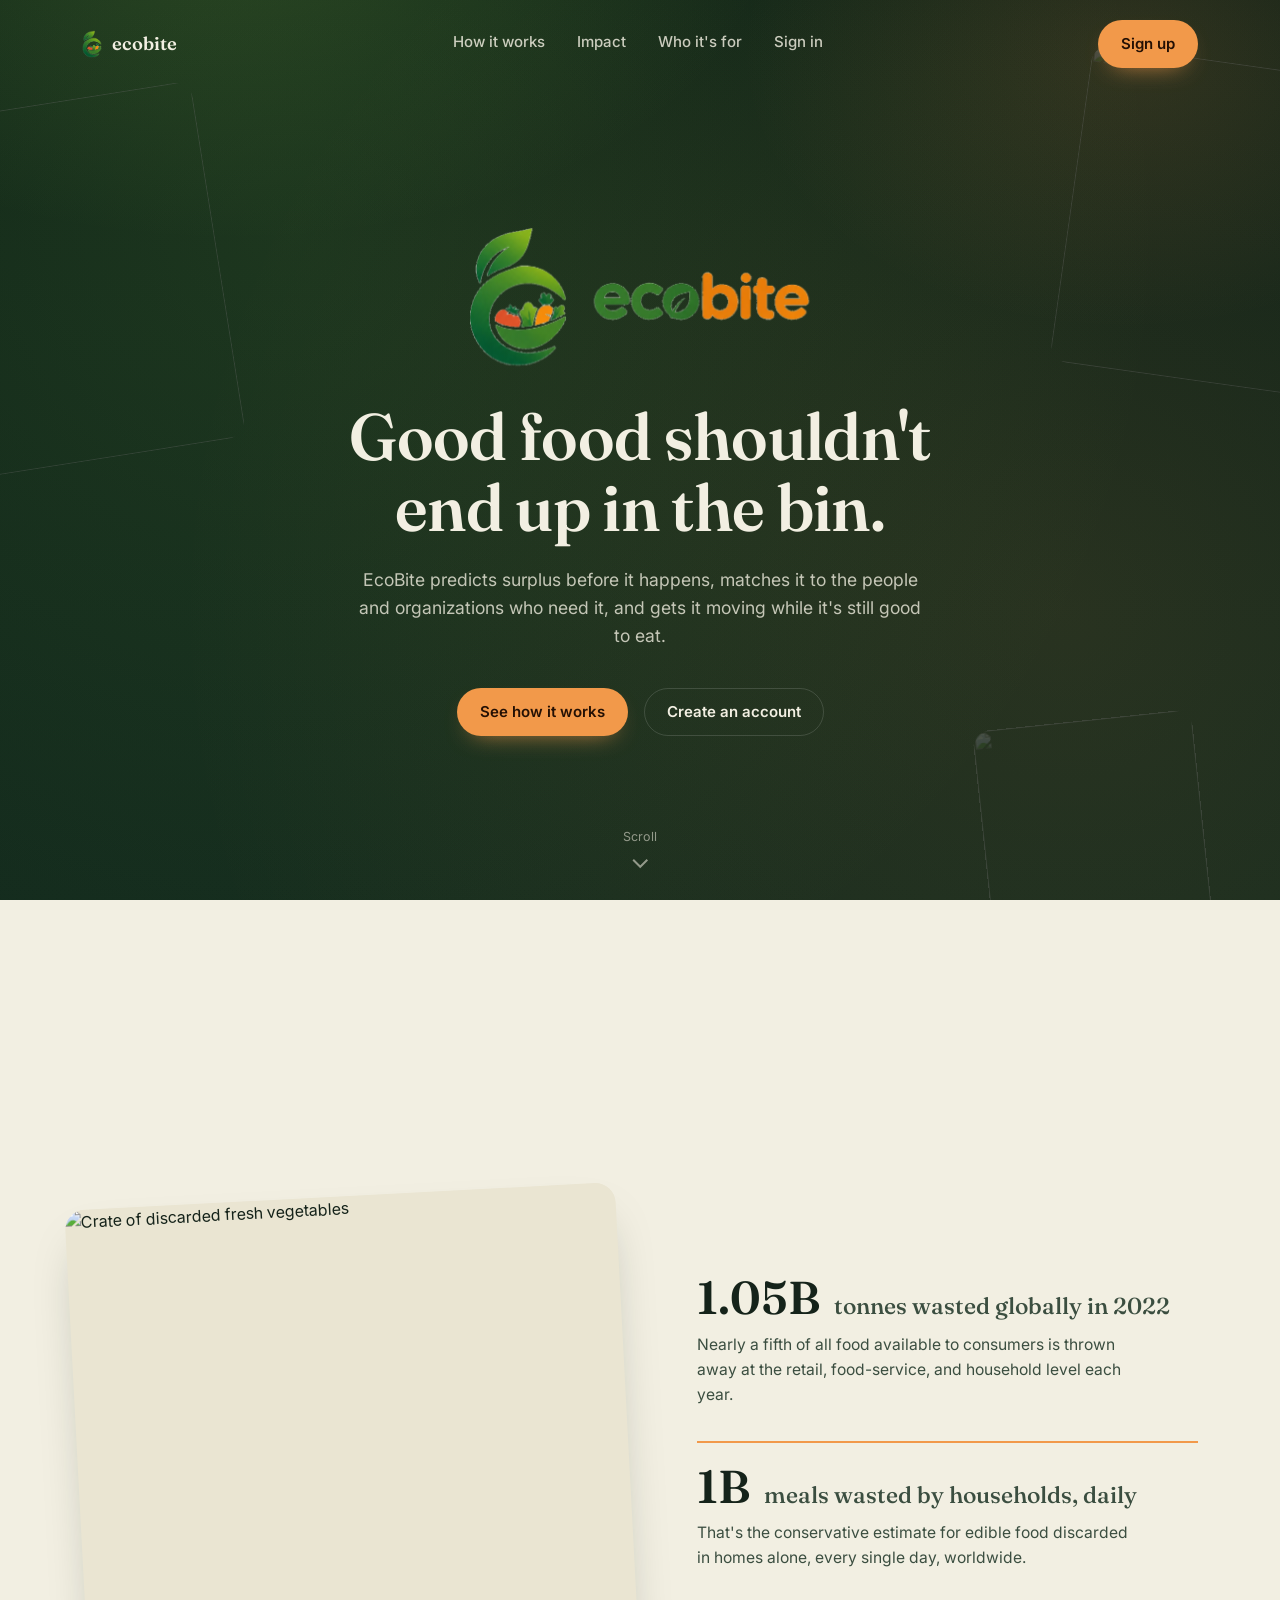
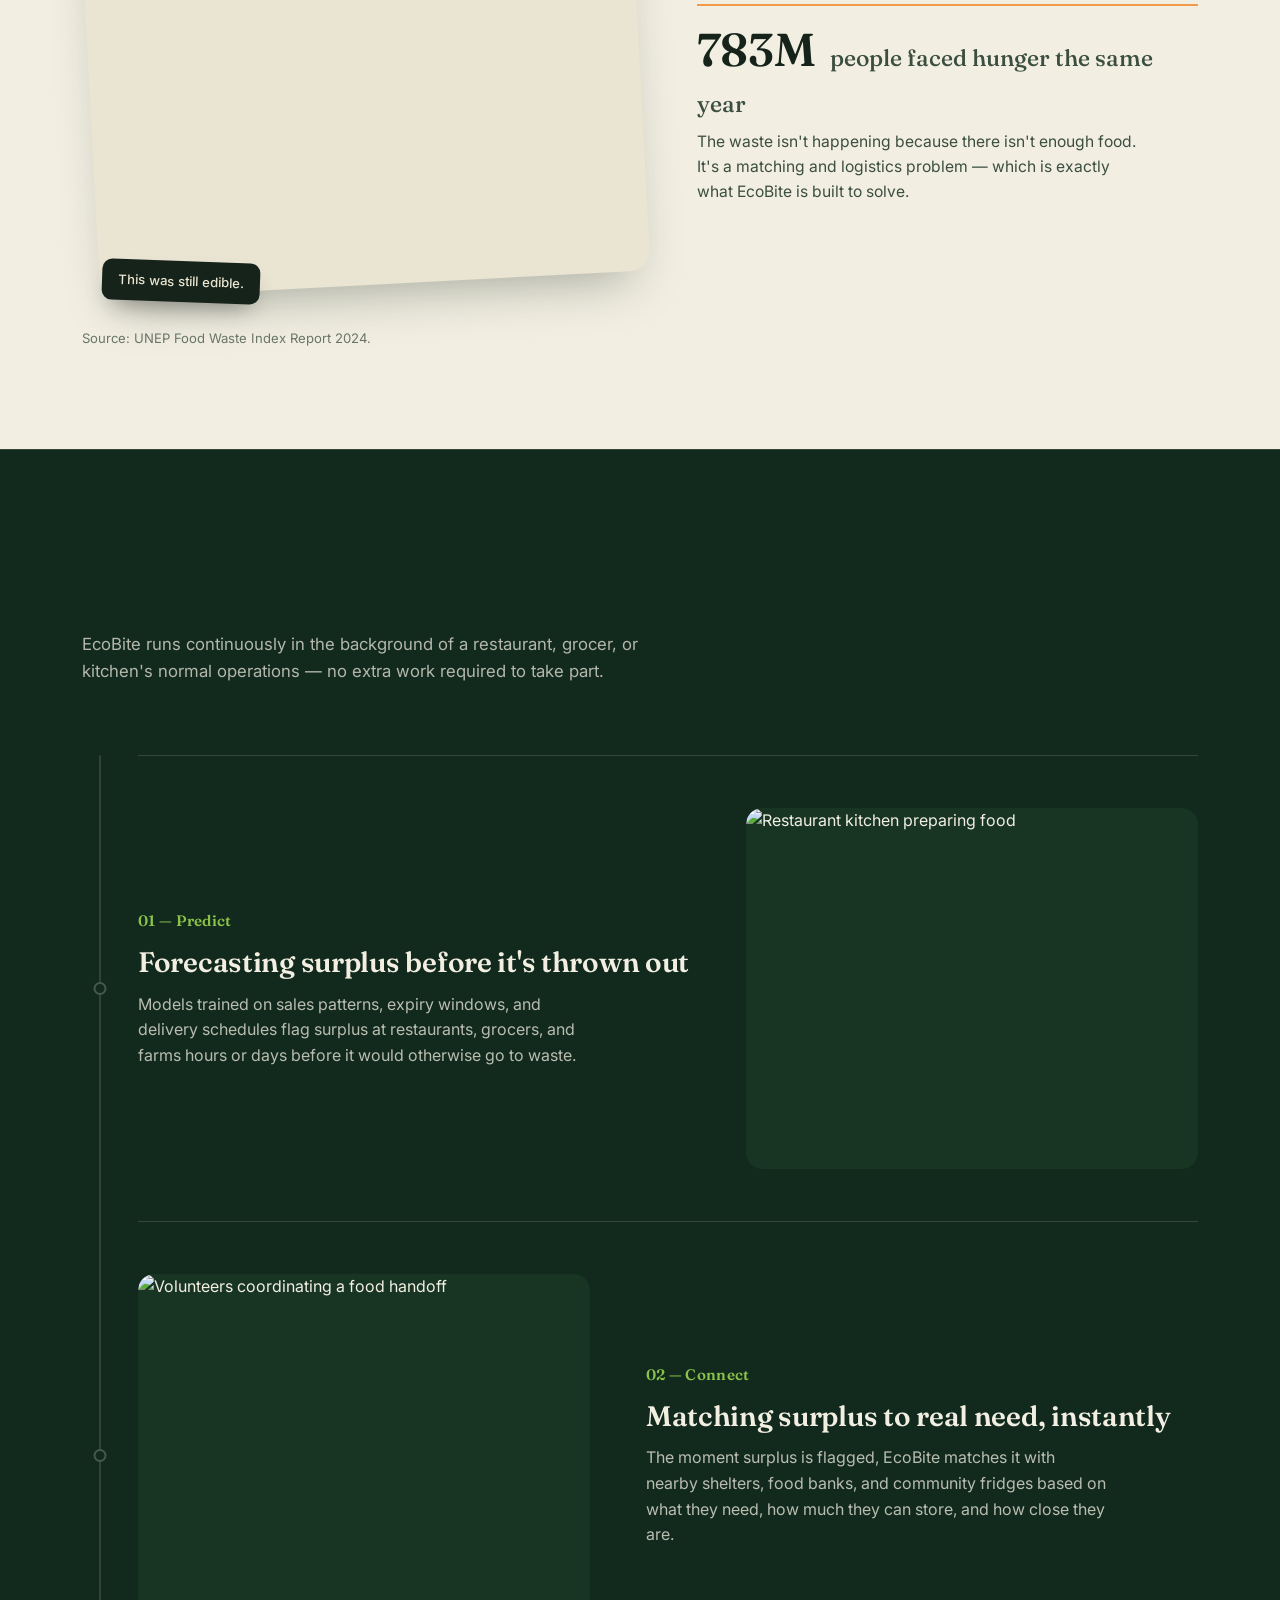
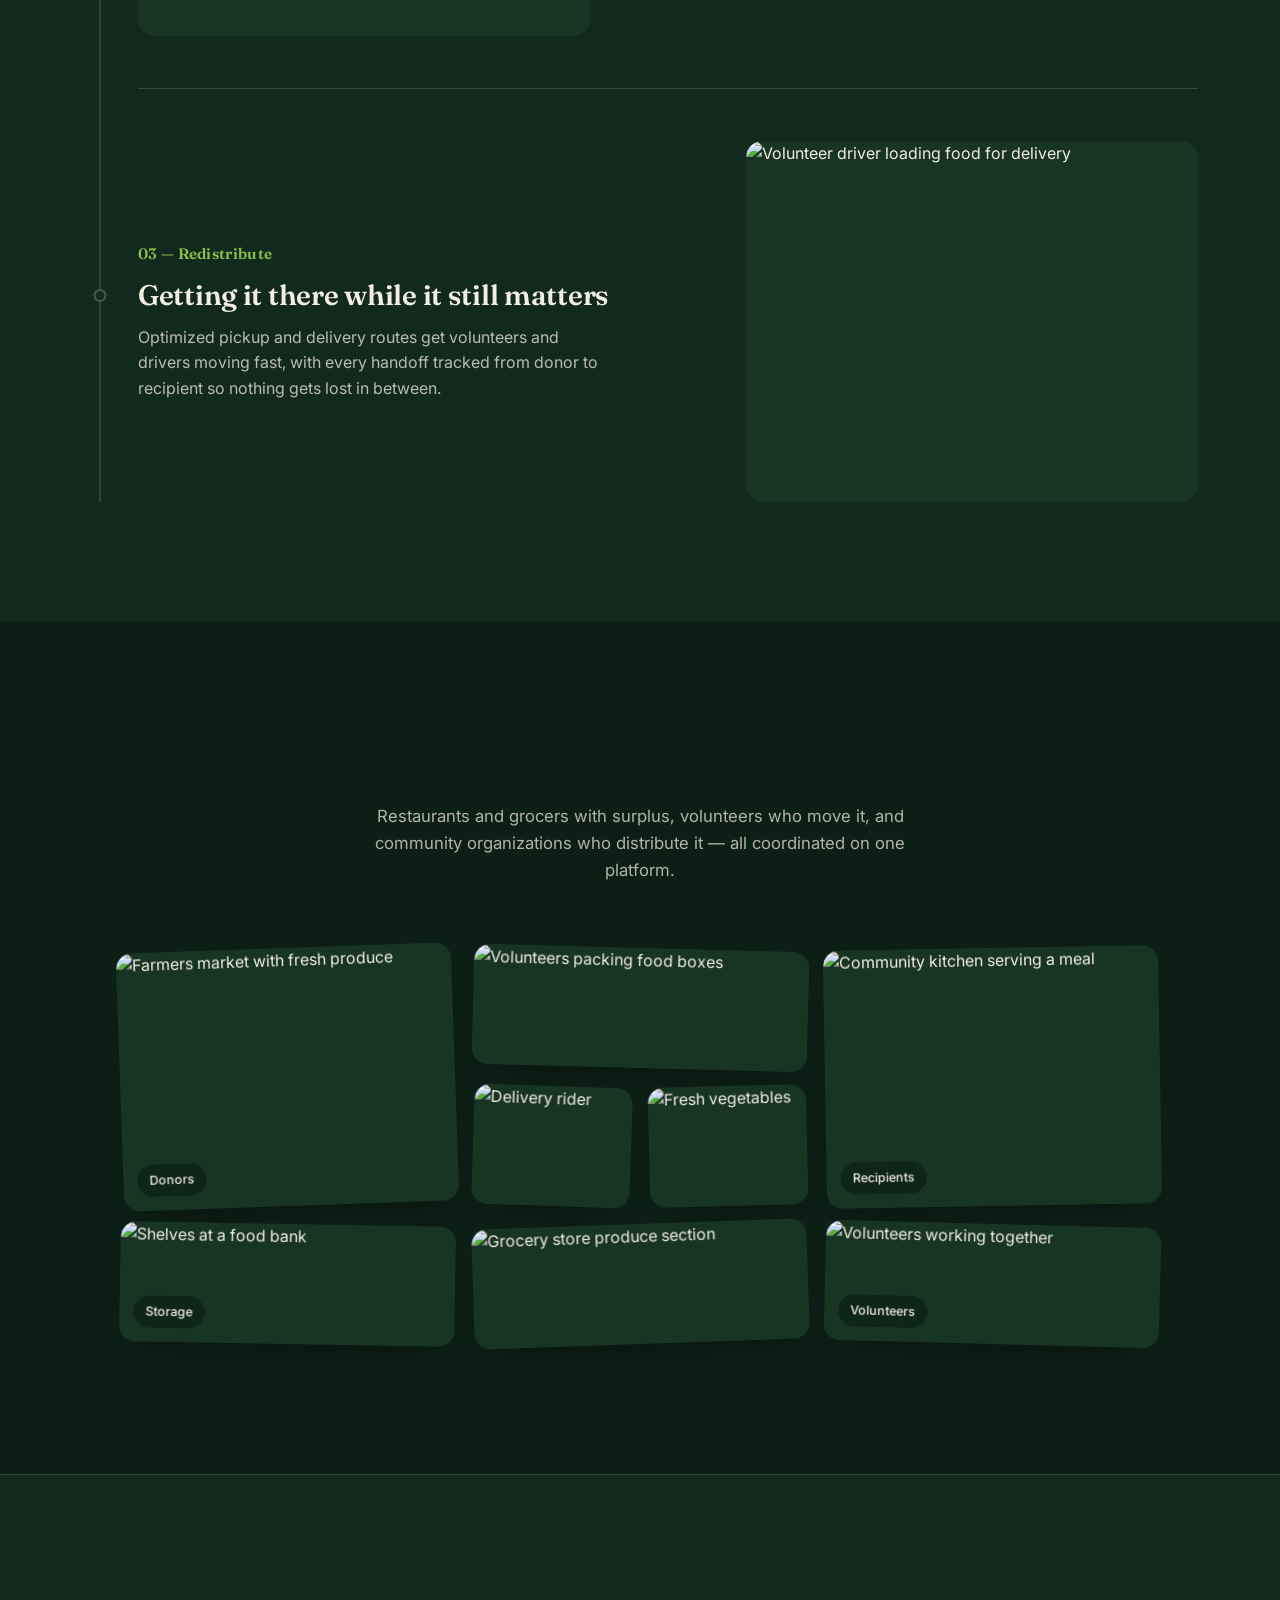
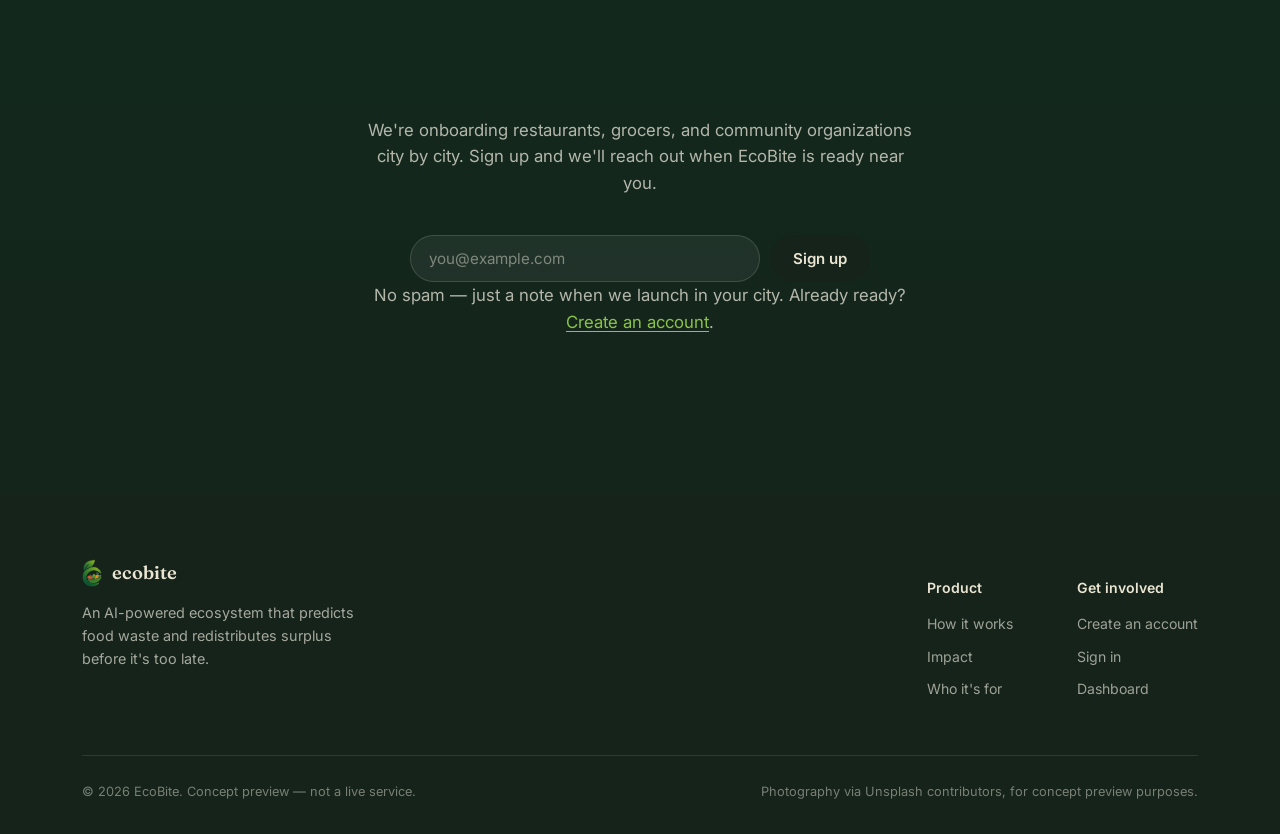
==== commit 72e7799a: "Add files via upload" ====
--- a/index.html
+++ b/index.html
@@ -314,6 +314,7 @@
   form.waitlist input[type="email"]::placeholder{color:rgba(242,239,226,0.45);}
   form.waitlist input[type="email"]:focus{border-color:var(--leaf-bright);}
   .waitlist-note{margin-top:16px;font-size:0.85rem;color:rgba(242,239,226,0.55);}
+  .waitlist-note a{color:var(--leaf-bright);text-decoration:underline;text-underline-offset:3px;}
   .waitlist-success{
     display:none;margin-top:22px;color:var(--leaf-bright);font-weight:500;font-size:0.98rem;
   }
@@ -529,15 +530,16 @@
 <header class="site-nav" id="siteNav">
   <div class="wrap nav-row">
     <a href="#top" class="brand">
-      <img src="[data-uri]" alt="">
+      <img src="logo-icon.webp" alt="">
       <span>ecobite</span>
     </a>
     <nav class="links">
       <a href="#how">How it works</a>
       <a href="#impact">Impact</a>
       <a href="#network">Who it's for</a>
+      <a href="signin.html">Sign in</a>
     </nav>
-    <a href="#top" class="btn btn-primary">Home</a>
+    <a href="signup.html" class="btn btn-primary">Sign up</a>
   </div>
 </header>
 
@@ -553,17 +555,17 @@
     <div class="wrap hero-inner">
       <div class="hero-mark">
         <div class="logo-icon-wrap">
-          <img src="[data-uri]" alt="EcoBite">
+          <img src="logo-icon.webp" alt="EcoBite">
         </div>
         <div class="logo-wordmark">
-          <img src="[data-uri]" alt="EcoBite">
+          <img src="logo-wordmark.webp" alt="EcoBite">
         </div>
       </div>
       <h1>Good food shouldn't end up in the bin.</h1>
       <p class="lede">EcoBite predicts surplus before it happens, matches it to the people and organizations who need it, and gets it moving while it's still good to eat.</p>
       <div class="cta-row">
         <a href="#how" class="btn btn-primary">See how it works</a>
-        <a href="#join" class="btn btn-outline">Sign up</a>
+        <a href="signup.html" class="btn btn-outline">Create an account</a>
       </div>
     </div>
     <div class="scroll-cue">
@@ -680,7 +682,7 @@
         <input type="email" id="email" name="email" placeholder="you@example.com" required>
         <button type="submit" class="btn btn-dark">Sign up</button>
       </form>
-      <p class="waitlist-note">No spam — just a note when we launch in your city.</p>
+      <p class="waitlist-note">No spam — just a note when we launch in your city. Already ready? <a href="signup.html">Create an account</a>.</p>
       <p class="waitlist-success" id="waitlistSuccess"><svg class="check" viewBox="0 0 24 24" aria-hidden="true"><circle cx="12" cy="12" r="10"/><path d="M7.4 12.4l3.1 3.1 6.1-6.6"/></svg><span>You're on the list. We'll be in touch soon.</span></p>
     </div>
   </section>
@@ -692,7 +694,7 @@
     <div class="footer-top">
       <div class="footer-brand">
         <a href="#top" class="brand">
-          <img src="[data-uri]" alt="">
+          <img src="logo-icon.webp" alt="">
           <span>ecobite</span>
         </a>
         <p>An AI-powered ecosystem that predicts food waste and redistributes surplus before it's too late.</p>
@@ -706,9 +708,9 @@
         </div>
         <div class="footer-col">
           <h4>Get involved</h4>
-          <a href="#join">For restaurants</a>
-          <a href="#join">For nonprofits</a>
-          <a href="#join">For volunteers</a>
+          <a href="signup.html">Create an account</a>
+          <a href="signin.html">Sign in</a>
+          <a href="home.html">Dashboard</a>
         </div>
       </div>
     </div>
